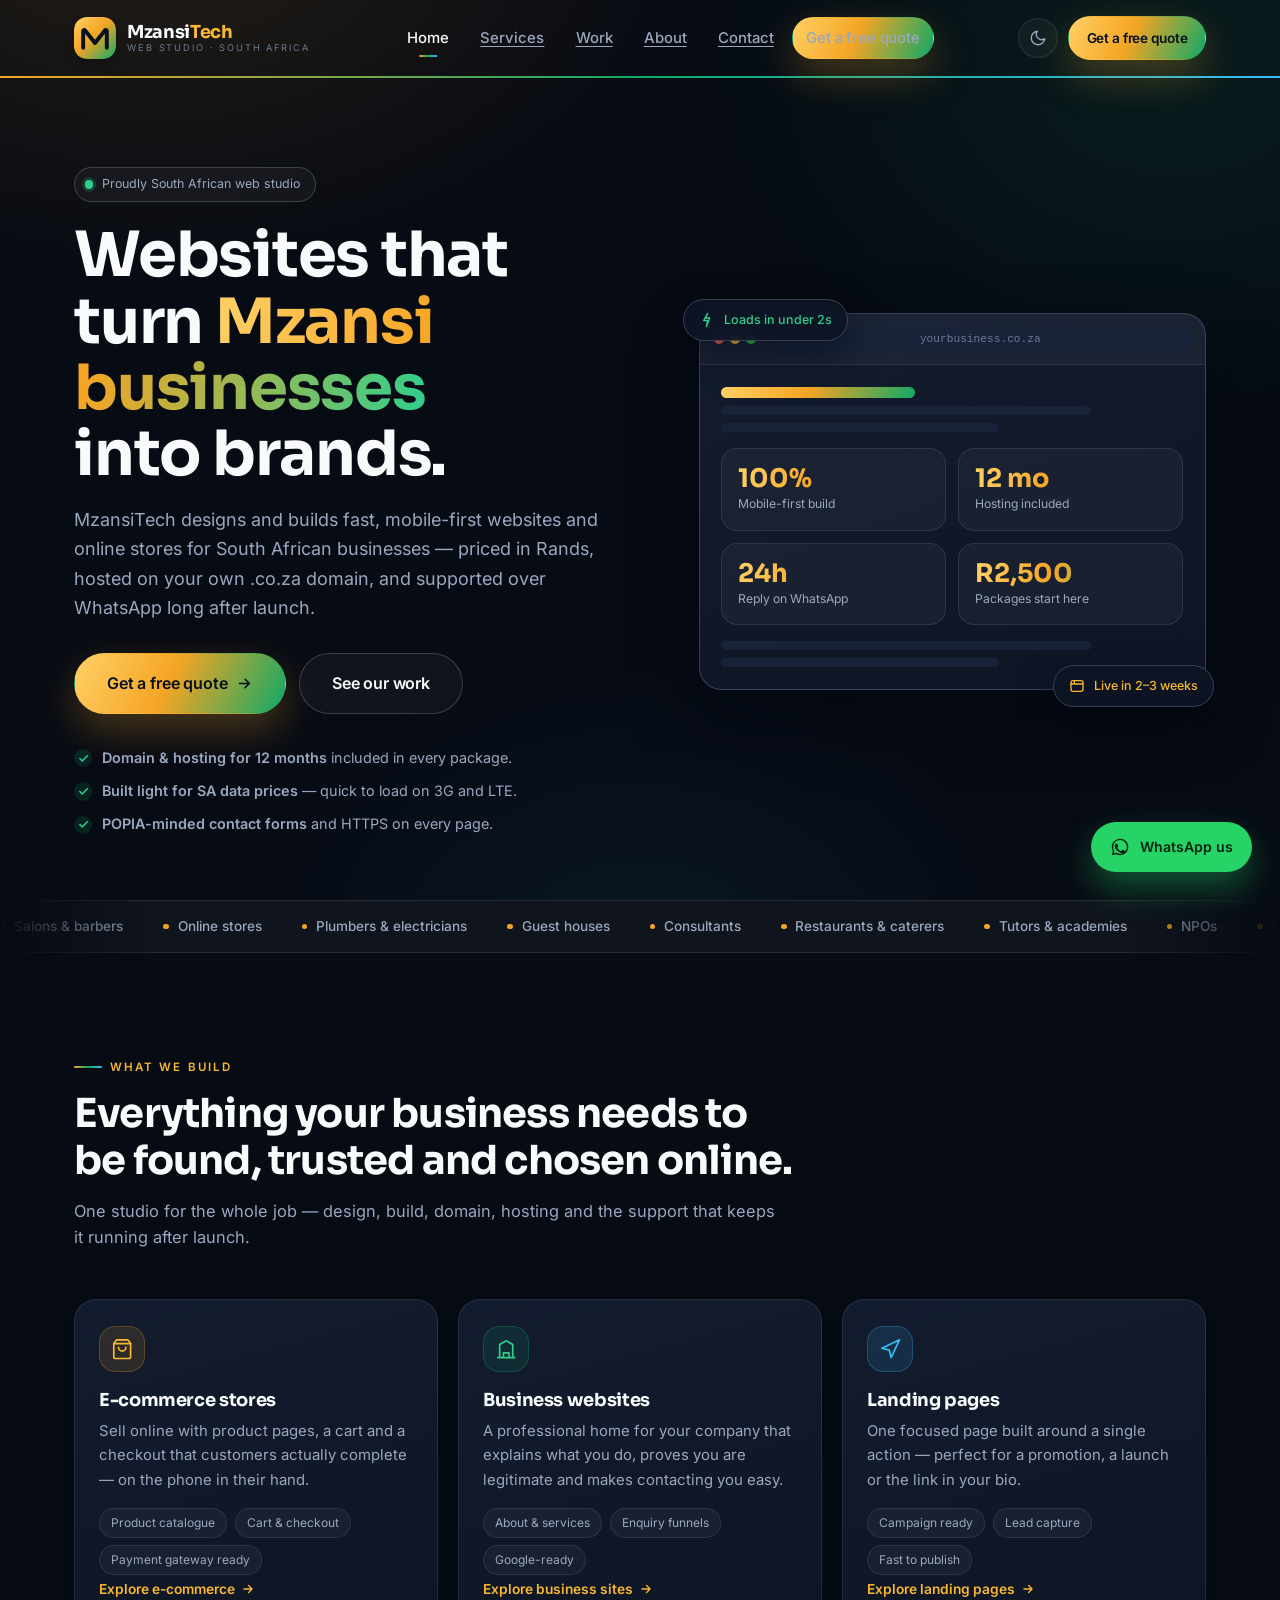
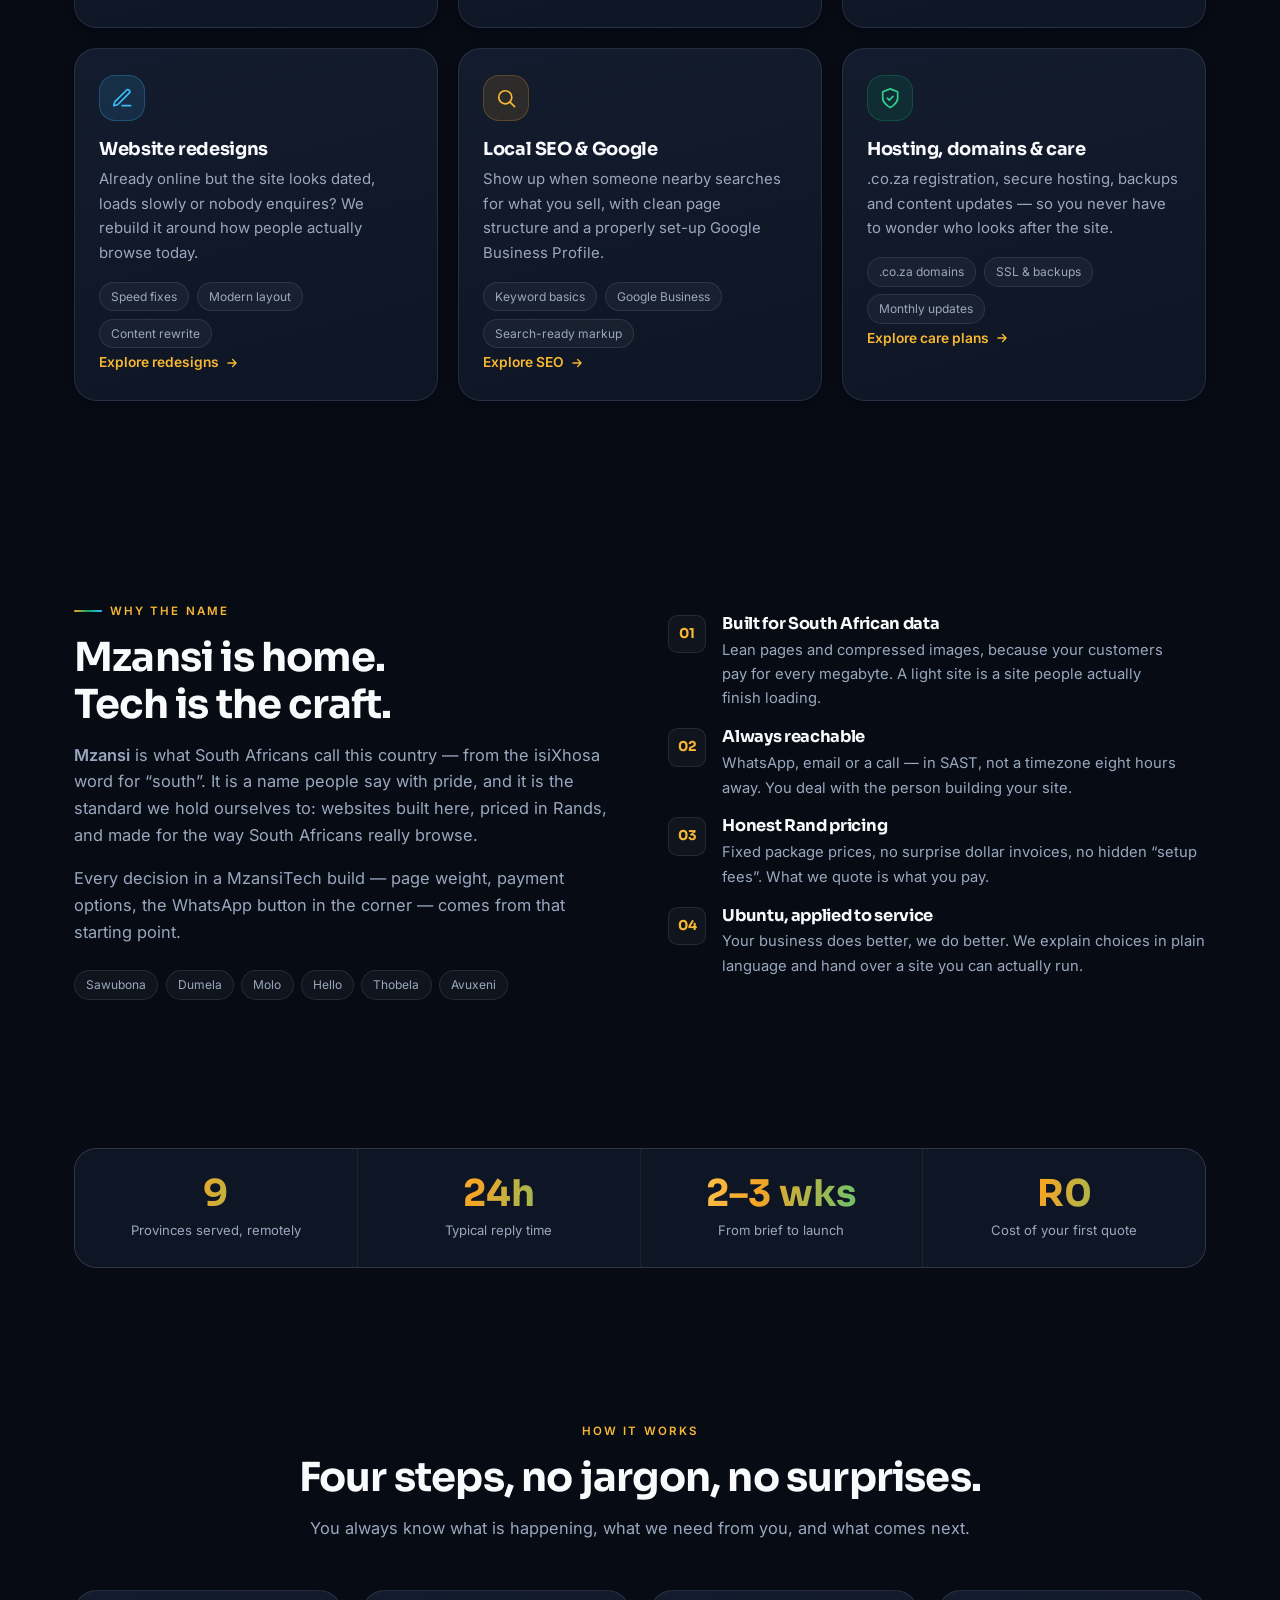
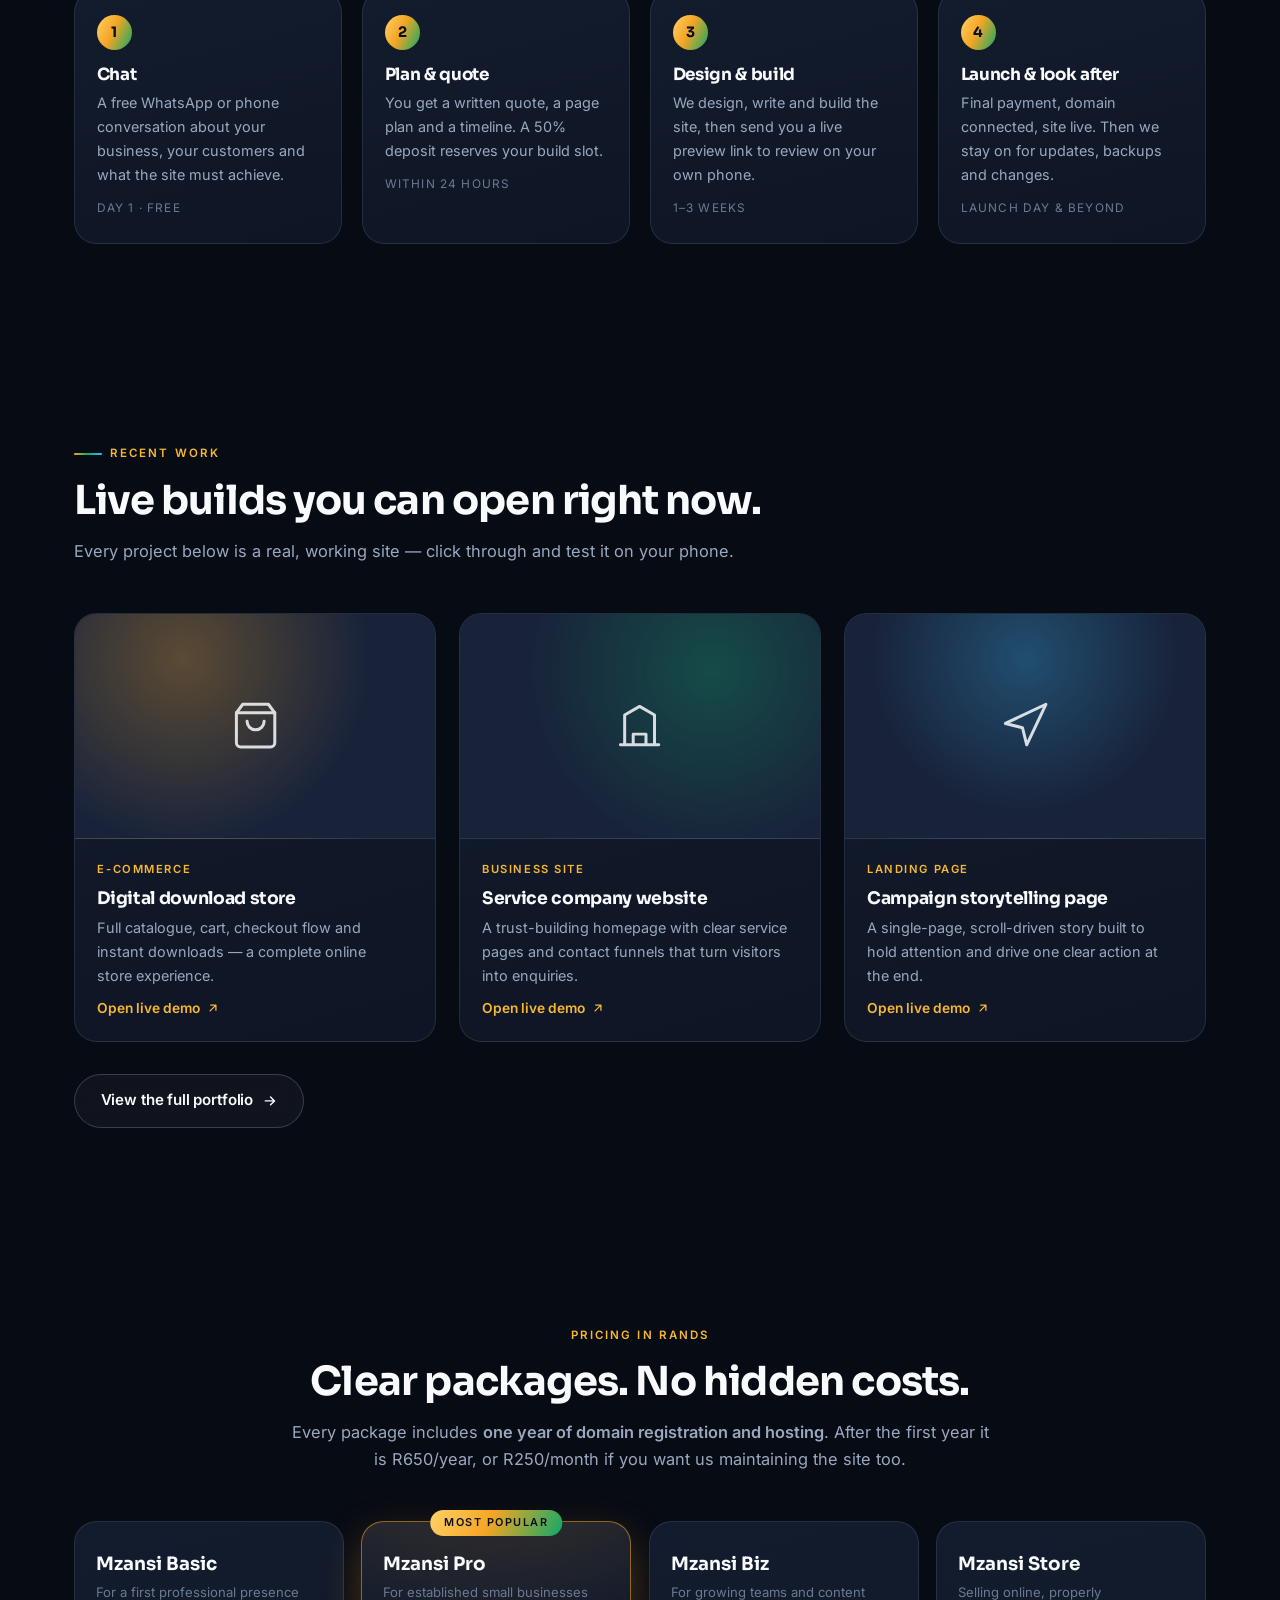
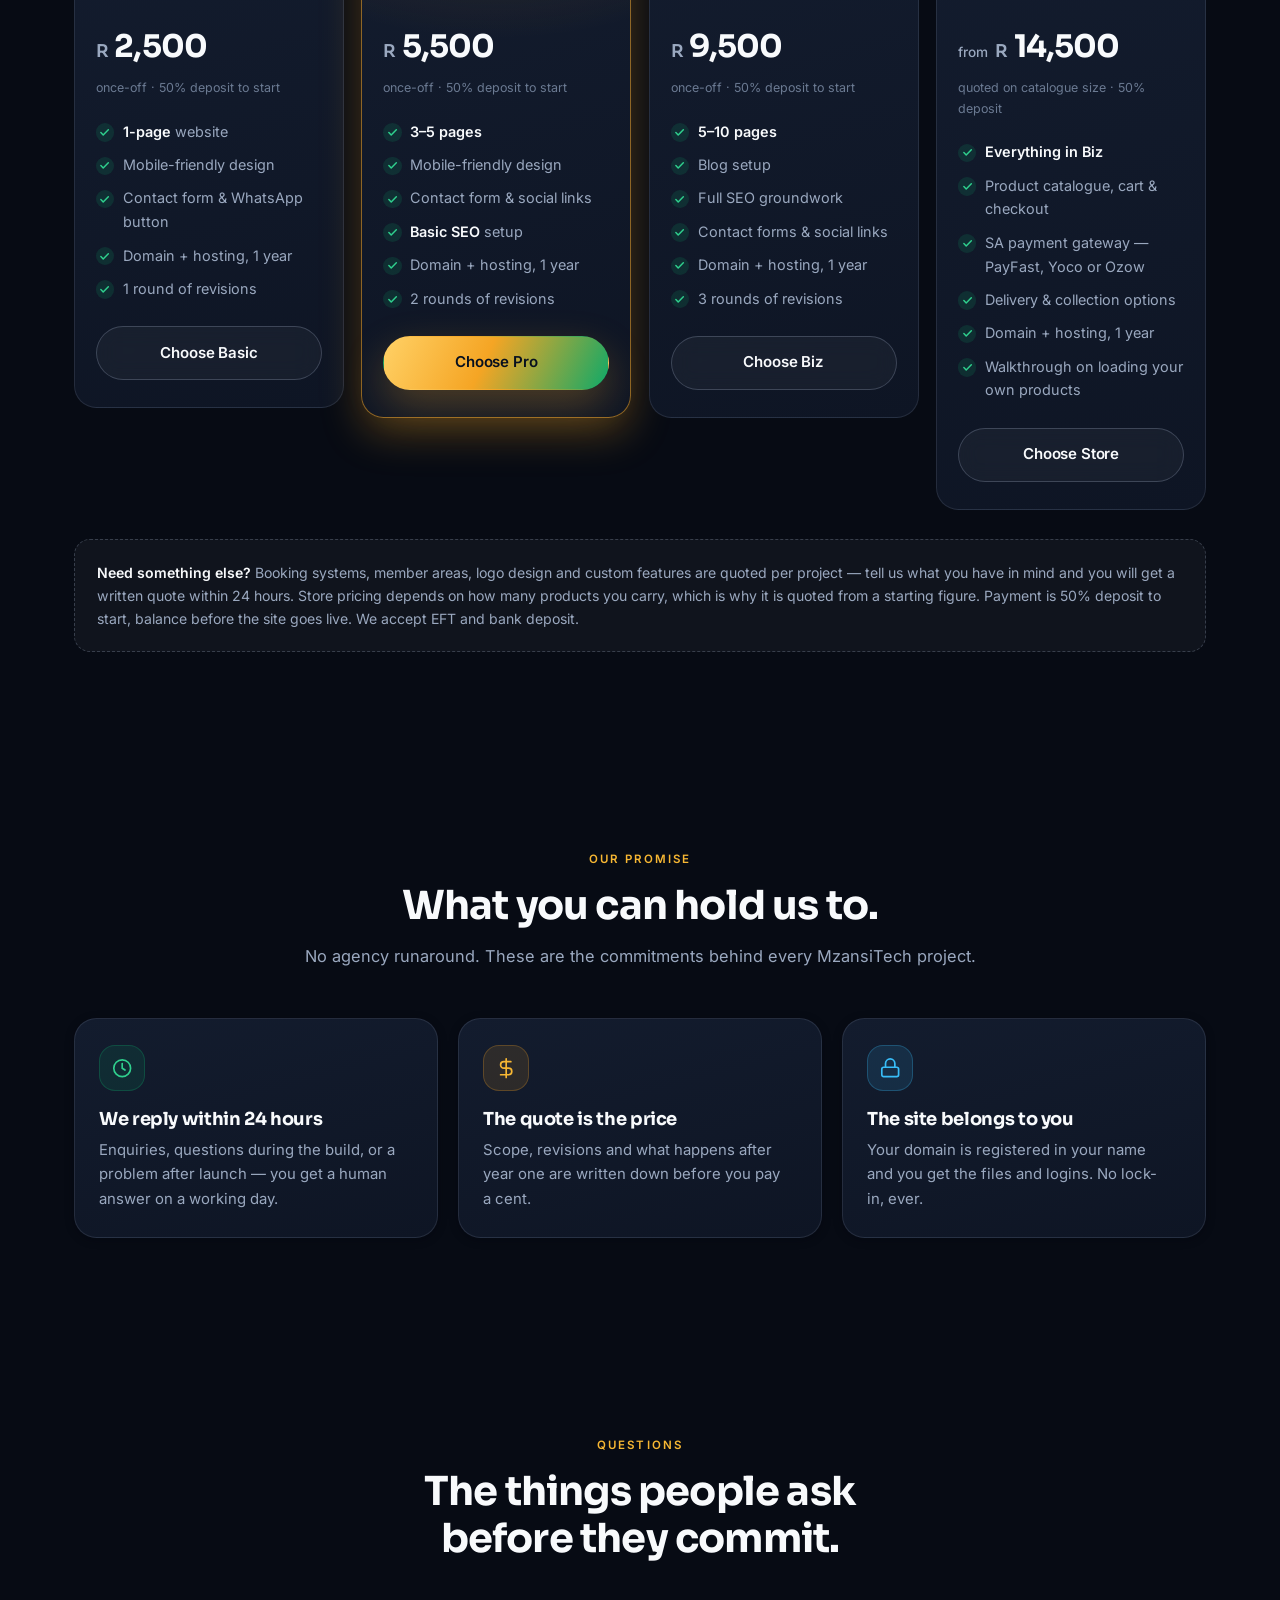
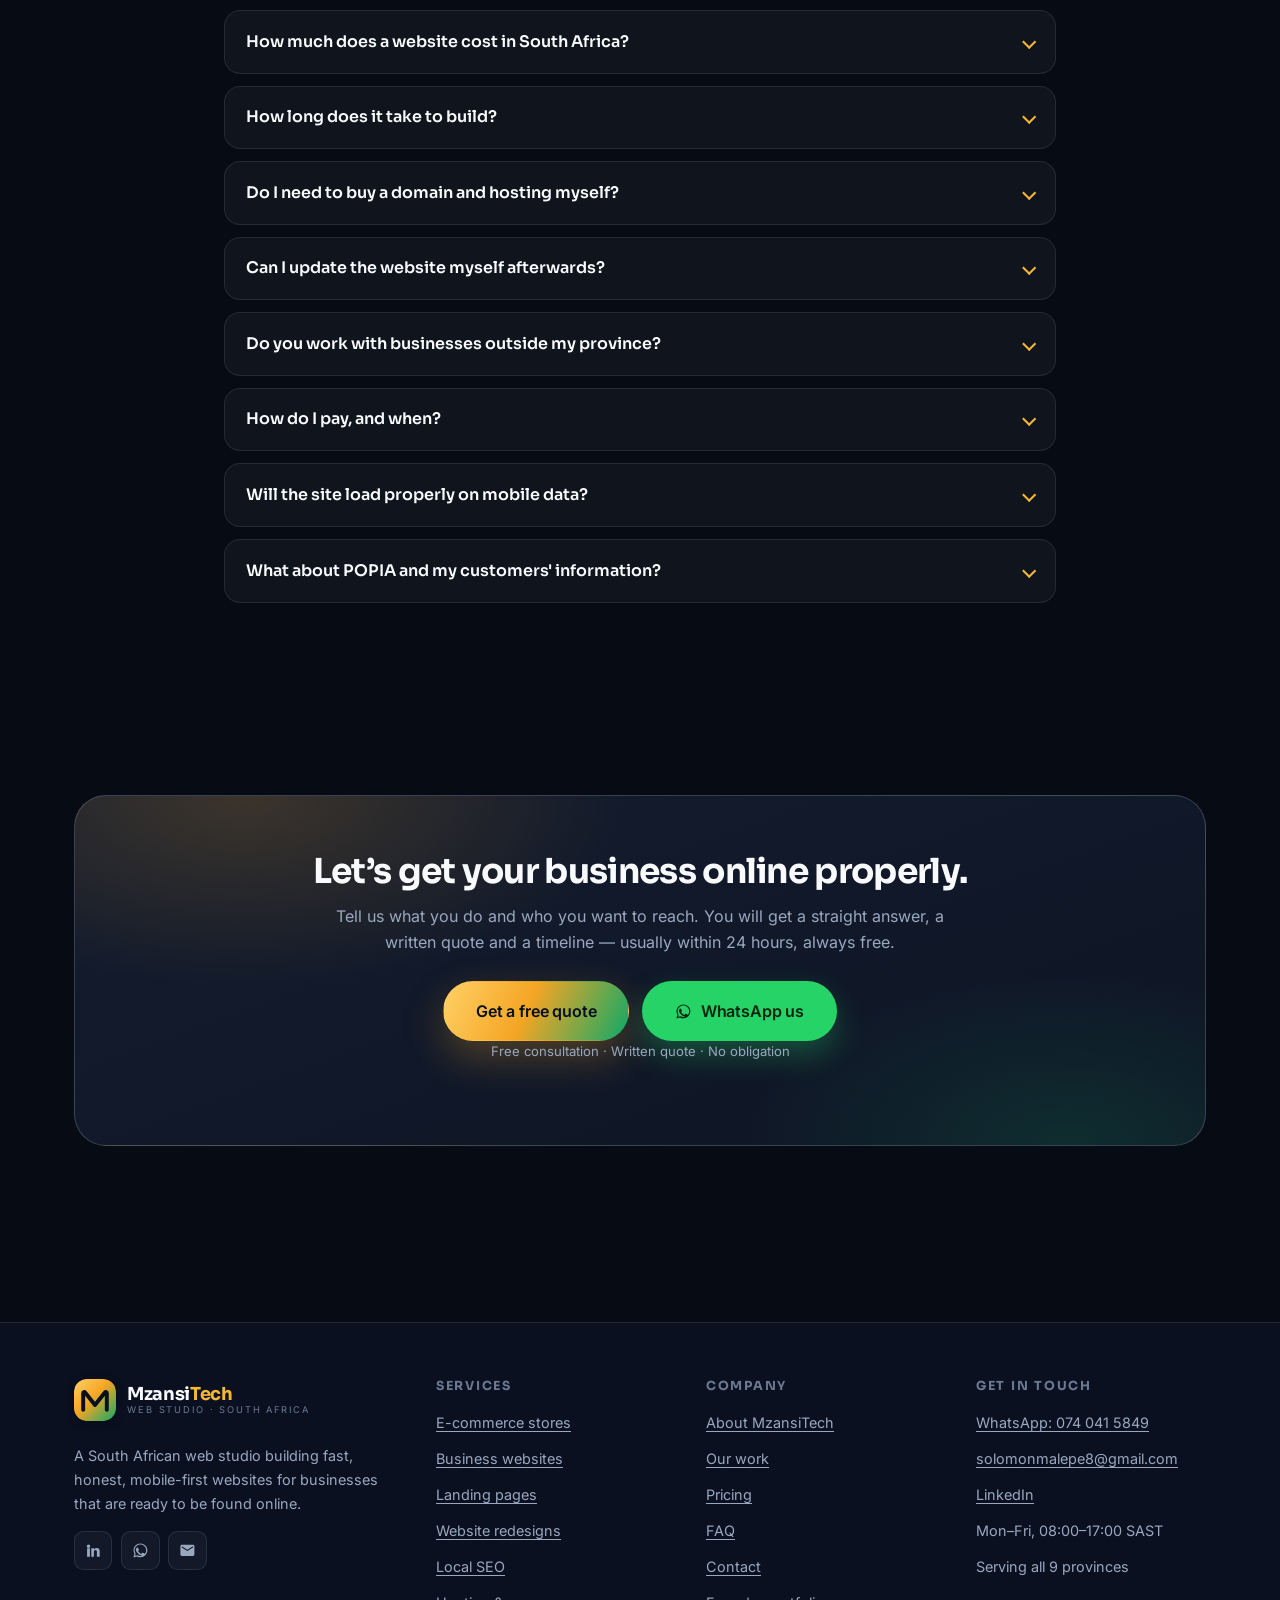
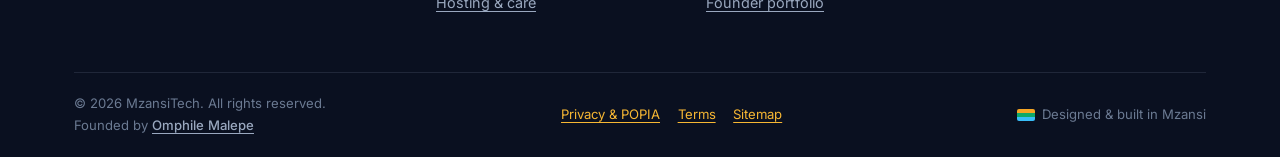
==== index.html @ 175a0610 "Initial commit: MzansiTech static website Static, dependency-free business site: 9 pages, styles, sc" ====
<!DOCTYPE html>
<html lang="en-ZA" data-theme="dark">
<head>
  <meta charset="UTF-8" />
  <meta name="viewport" content="width=device-width, initial-scale=1, viewport-fit=cover" />
  <title>MzansiTech | Web Design & Development in South Africa</title>
  <meta name="description" content="MzansiTech builds fast, mobile-first e-commerce and business websites for South African companies. Rand pricing, .co.za domain and hosting included, WhatsApp support." />
  <link rel="canonical" href="https://www.mzansitech.co.za/" />
  <meta name="theme-color" content="#070b14" />
  <meta name="robots" content="index, follow" />

  <meta property="og:type" content="website" />
  <meta property="og:site_name" content="MzansiTech" />
  <meta property="og:locale" content="en_ZA" />
  <meta property="og:title" content="MzansiTech | Web Design & Development in South Africa" />
  <meta property="og:description" content="Fast, mobile-first e-commerce and business websites for South African companies. Rand pricing, hosting included, WhatsApp support." />
  <meta property="og:url" content="https://www.mzansitech.co.za/" />
  <meta property="og:image" content="https://www.mzansitech.co.za/assets/og-image.png" />
  <meta name="twitter:card" content="summary_large_image" />
  <meta name="twitter:title" content="MzansiTech | Web Design & Development in South Africa" />
  <meta name="twitter:description" content="Fast, mobile-first websites for South African businesses. Rand pricing, hosting included." />
  <meta name="twitter:image" content="https://www.mzansitech.co.za/assets/og-image.png" />

  <link rel="icon" href="assets/favicon.svg" type="image/svg+xml" />
  <link rel="icon" href="assets/favicon-32.png" sizes="32x32" />
  <link rel="apple-touch-icon" href="assets/apple-touch-icon.png" />
  <link rel="manifest" href="site.webmanifest" />

  <link rel="preload" href="assets/fonts/inter-latin-567244.woff2" as="font" type="font/woff2" crossorigin />
  <link rel="preload" href="assets/fonts/sora-latin-4fa0aa.woff2" as="font" type="font/woff2" crossorigin />
  <link rel="stylesheet" href="styles.css" />

  <script>
    (function () {
      try {
        var t = localStorage.getItem("mzansitech-theme");
        if (t) document.documentElement.setAttribute("data-theme", t);
      } catch (e) {}
    })();
  </script>
  <script src="main.js" defer></script>

  <script type="application/ld+json">
  {
    "@context": "https://schema.org",
    "@type": "ProfessionalService",
    "name": "MzansiTech",
    "alternateName": "MzansiTech Web Studio",
    "description": "South African web design and development studio building e-commerce stores, business websites and landing pages.",
    "url": "https://www.mzansitech.co.za/",
    "logo": "https://www.mzansitech.co.za/assets/favicon-512.png",
    "image": "https://www.mzansitech.co.za/assets/og-image.png",
    "telephone": "+27740415849",
    "email": "solomonmalepe8@gmail.com",
    "priceRange": "R2500 - R14500+",
    "currenciesAccepted": "ZAR",
    "paymentAccepted": "EFT, Bank deposit",
    "founder": { "@type": "Person", "name": "Omphile Malepe", "sameAs": "https://www.linkedin.com/in/omphile-malepe-0b220729a/" },
    "address": { "@type": "PostalAddress", "addressCountry": "ZA" },
    "areaServed": { "@type": "Country", "name": "South Africa" },
    "sameAs": [
      "https://www.linkedin.com/in/omphile-malepe-0b220729a/",
      "https://omphile-malepe-portfolio.netlify.app/"
    ],
    "hasOfferCatalog": {
      "@type": "OfferCatalog",
      "name": "Website packages",
      "itemListElement": [
        { "@type": "Offer", "name": "Mzansi Basic", "price": "2500", "priceCurrency": "ZAR" },
        { "@type": "Offer", "name": "Mzansi Pro", "price": "5500", "priceCurrency": "ZAR" },
        { "@type": "Offer", "name": "Mzansi Biz", "price": "9500", "priceCurrency": "ZAR" },
        { "@type": "Offer", "name": "Mzansi Store", "price": "14500", "priceCurrency": "ZAR", "description": "Online store, priced from" }
      ]
    }
  }
  </script>

  <script type="application/ld+json">
  {
    "@context": "https://schema.org",
    "@type": "FAQPage",
    "mainEntity": [
      {
        "@type": "Question",
        "name": "How much does a website cost in South Africa?",
        "acceptedAnswer": { "@type": "Answer", "text": "Our packages start at R2,500 for a single-page site, R5,500 for a 3–5 page business website and R9,500 for a 5–10 page site with a blog and SEO. Online stores start from R14,500. Every package includes one year of .co.za domain registration and hosting." }
      },
      {
        "@type": "Question",
        "name": "How long does it take to build a website?",
        "acceptedAnswer": { "@type": "Answer", "text": "A single-page site typically goes live within one week. Most business websites launch in two to three weeks once we have your content, logo and images." }
      },
      {
        "@type": "Question",
        "name": "Do you work with businesses outside my province?",
        "acceptedAnswer": { "@type": "Answer", "text": "Yes. MzansiTech works remotely with businesses in all nine provinces — Gauteng, Limpopo, Mpumalanga, North West, Free State, KwaZulu-Natal, Eastern Cape, Northern Cape and the Western Cape. Everything is handled over WhatsApp, email and video calls." }
      },
      {
        "@type": "Question",
        "name": "Will my website work well on mobile data?",
        "acceptedAnswer": { "@type": "Answer", "text": "Yes. We build mobile-first and keep pages light, because most South Africans browse on phones and pay for data by the gigabyte. Images are compressed and pages are kept lean so they load quickly on 3G and LTE." }
      },
      {
        "@type": "Question",
        "name": "Is my customers' information protected under POPIA?",
        "acceptedAnswer": { "@type": "Answer", "text": "Contact forms are built to collect only what you need, served over HTTPS, and paired with a privacy notice explaining how information is used — in line with the Protection of Personal Information Act." }
      }
    ]
  }
  </script>
</head>

<body>
  <div class="progress" aria-hidden="true"></div>
  <a class="skip-link" href="#main">Skip to content</a>

  <header class="site-header">
    <div class="container nav">
      <a class="brand" href="index.html" aria-label="MzansiTech home">
        <img class="brand-mark" src="assets/logo-mark.svg" alt="" width="42" height="42" />
        <span class="brand-text">
          <span class="brand-name">Mzansi<span>Tech</span></span>
          <span class="brand-tag">Web Studio &middot; South Africa</span>
        </span>
      </a>

      <nav class="nav-links" id="nav-links" aria-label="Main navigation">
        <a href="index.html" class="active" aria-current="page">Home</a>
        <a href="services.html">Services</a>
        <a href="portfolio.html">Work</a>
        <a href="about.html">About</a>
        <a href="contact.html">Contact</a>
        <a class="btn btn-primary btn-sm nav-cta" href="contact.html">Get a free quote</a>
      </nav>

      <div class="nav-actions">
        <button class="theme-toggle" type="button" aria-label="Switch to light theme">
          <svg class="icon-moon" viewBox="0 0 24 24" fill="none" stroke="currentColor" stroke-width="1.8" stroke-linecap="round" stroke-linejoin="round" aria-hidden="true"><path d="M21 12.79A9 9 0 1 1 11.21 3 7 7 0 0 0 21 12.79z"/></svg>
          <svg class="icon-sun" viewBox="0 0 24 24" fill="none" stroke="currentColor" stroke-width="1.8" stroke-linecap="round" stroke-linejoin="round" aria-hidden="true"><circle cx="12" cy="12" r="4"/><path d="M12 2v2M12 20v2M4.9 4.9l1.4 1.4M17.7 17.7l1.4 1.4M2 12h2M20 12h2M4.9 19.1l1.4-1.4M17.7 6.3l1.4-1.4"/></svg>
        </button>
        <a class="btn btn-primary btn-sm btn-quote" href="contact.html">Get a free quote</a>
        <button class="nav-toggle" type="button" aria-expanded="false" aria-controls="nav-links" aria-label="Open menu">
          <span></span><span></span><span></span>
        </button>
      </div>
    </div>
    <div class="header-rule" aria-hidden="true"></div>
  </header>

  <main id="main">
    <!-- ================= HERO ================= -->
    <section class="container hero">
      <div class="hero-grid">
        <div>
          <div class="badge reveal">
            <span class="badge-dot" aria-hidden="true"></span>
            <span>Proudly South African web studio</span>
          </div>

          <h1 class="reveal" data-delay="1">Websites that turn <span class="text-grad">Mzansi businesses</span> into brands.</h1>

          <p class="hero-lead reveal" data-delay="2">
            MzansiTech designs and builds fast, mobile-first websites and online stores for South African
            businesses &mdash; priced in Rands, hosted on your own .co.za domain, and supported over WhatsApp
            long after launch.
          </p>

          <div class="hero-cta reveal" data-delay="3">
            <a class="btn btn-primary btn-lg" href="contact.html">
              Get a free quote
              <svg viewBox="0 0 24 24" fill="none" stroke="currentColor" stroke-width="2.2" stroke-linecap="round" stroke-linejoin="round" aria-hidden="true"><path d="M5 12h14M13 6l6 6-6 6"/></svg>
            </a>
            <a class="btn btn-secondary btn-lg" href="portfolio.html">See our work</a>
          </div>

          <ul class="hero-points reveal" data-delay="4">
            <li>
              <span class="tick" aria-hidden="true"><svg viewBox="0 0 24 24" fill="none" stroke="currentColor" stroke-width="3.2" stroke-linecap="round" stroke-linejoin="round"><path d="M20 6 9 17l-5-5"/></svg></span>
              <span><strong>Domain &amp; hosting for 12 months</strong> included in every package.</span>
            </li>
            <li>
              <span class="tick" aria-hidden="true"><svg viewBox="0 0 24 24" fill="none" stroke="currentColor" stroke-width="3.2" stroke-linecap="round" stroke-linejoin="round"><path d="M20 6 9 17l-5-5"/></svg></span>
              <span><strong>Built light for SA data prices</strong> &mdash; quick to load on 3G and LTE.</span>
            </li>
            <li>
              <span class="tick" aria-hidden="true"><svg viewBox="0 0 24 24" fill="none" stroke="currentColor" stroke-width="3.2" stroke-linecap="round" stroke-linejoin="round"><path d="M20 6 9 17l-5-5"/></svg></span>
              <span><strong>POPIA-minded contact forms</strong> and HTTPS on every page.</span>
            </li>
          </ul>
        </div>

        <div class="hero-visual reveal" data-delay="2">
          <div class="hero-float hero-float--tl">
            <svg viewBox="0 0 24 24" fill="none" stroke="currentColor" stroke-width="2" stroke-linecap="round" stroke-linejoin="round" aria-hidden="true"><path d="m13 2-3 7h6l-5 13 2-9H7z"/></svg>
            <span>Loads in under 2s</span>
          </div>

          <div class="mock">
            <div class="mock-bar" aria-hidden="true">
              <span class="mock-dot"></span><span class="mock-dot"></span><span class="mock-dot"></span>
              <span class="mock-url">yourbusiness.co.za</span>
            </div>
            <div class="mock-body">
              <div class="mock-lines" aria-hidden="true">
                <span class="mock-line mock-line--accent"></span>
                <span class="mock-line mock-line--80"></span>
                <span class="mock-line mock-line--60"></span>
              </div>
              <div class="mock-stats">
                <div class="stat">
                  <div class="stat-value"><span data-count="100" data-suffix="%">100%</span></div>
                  <div class="stat-label">Mobile-first build</div>
                </div>
                <div class="stat">
                  <div class="stat-value"><span data-count="12" data-suffix=" mo">12 mo</span></div>
                  <div class="stat-label">Hosting included</div>
                </div>
                <div class="stat">
                  <div class="stat-value"><span data-count="24" data-suffix="h">24h</span></div>
                  <div class="stat-label">Reply on WhatsApp</div>
                </div>
                <div class="stat">
                  <div class="stat-value">R2,500</div>
                  <div class="stat-label">Packages start here</div>
                </div>
              </div>
              <div class="mock-lines" aria-hidden="true">
                <span class="mock-line mock-line--80"></span>
                <span class="mock-line mock-line--60"></span>
              </div>
            </div>
          </div>

          <div class="hero-float hero-float--br">
            <svg viewBox="0 0 24 24" fill="none" stroke="currentColor" stroke-width="2" stroke-linecap="round" stroke-linejoin="round" aria-hidden="true"><rect x="3" y="4" width="18" height="16" rx="3"/><path d="M3 9h18M8 4v5"/></svg>
            <span>Live in 2&ndash;3 weeks</span>
          </div>
        </div>
      </div>
    </section>

    <!-- ================= MARQUEE ================= -->
    <div class="marquee" aria-label="Industries we build for">
      <div class="marquee-track">
        <span class="marquee-item">Salons &amp; barbers</span>
        <span class="marquee-item">Online stores</span>
        <span class="marquee-item">Plumbers &amp; electricians</span>
        <span class="marquee-item">Guest houses</span>
        <span class="marquee-item">Consultants</span>
        <span class="marquee-item">Restaurants &amp; caterers</span>
        <span class="marquee-item">Tutors &amp; academies</span>
        <span class="marquee-item">NPOs</span>
        <span class="marquee-item">Photographers</span>
        <span class="marquee-item">Construction</span>
        <span class="marquee-item" aria-hidden="true">Salons &amp; barbers</span>
        <span class="marquee-item" aria-hidden="true">Online stores</span>
        <span class="marquee-item" aria-hidden="true">Plumbers &amp; electricians</span>
        <span class="marquee-item" aria-hidden="true">Guest houses</span>
        <span class="marquee-item" aria-hidden="true">Consultants</span>
        <span class="marquee-item" aria-hidden="true">Restaurants &amp; caterers</span>
        <span class="marquee-item" aria-hidden="true">Tutors &amp; academies</span>
        <span class="marquee-item" aria-hidden="true">NPOs</span>
        <span class="marquee-item" aria-hidden="true">Photographers</span>
        <span class="marquee-item" aria-hidden="true">Construction</span>
      </div>
    </div>

    <!-- ================= SERVICES ================= -->
    <section class="container section" id="services">
      <div class="section-head reveal">
        <span class="kicker">What we build</span>
        <h2 class="section-title">Everything your business needs to be found, trusted and chosen online.</h2>
        <p class="section-sub">
          One studio for the whole job &mdash; design, build, domain, hosting and the support that keeps it
          running after launch.
        </p>
      </div>

      <div class="grid grid-3">
        <article class="card reveal">
          <div class="card-icon" aria-hidden="true">
            <svg viewBox="0 0 24 24" fill="none" stroke="currentColor" stroke-width="1.8" stroke-linecap="round" stroke-linejoin="round"><path d="M6 2 3 6v14a2 2 0 0 0 2 2h14a2 2 0 0 0 2-2V6l-3-4z"/><path d="M3 6h18M16 10a4 4 0 0 1-8 0"/></svg>
          </div>
          <h3>E-commerce stores</h3>
          <p>Sell online with product pages, a cart and a checkout that customers actually complete &mdash; on the phone in their hand.</p>
          <div class="chip-row">
            <span class="chip">Product catalogue</span>
            <span class="chip">Cart &amp; checkout</span>
            <span class="chip">Payment gateway ready</span>
          </div>
          <a class="card-link" href="services.html#ecommerce">Explore e-commerce
            <svg viewBox="0 0 24 24" fill="none" stroke="currentColor" stroke-width="2.2" stroke-linecap="round" stroke-linejoin="round" aria-hidden="true" width="14" height="14"><path d="M5 12h14M13 6l6 6-6 6"/></svg>
          </a>
        </article>

        <article class="card reveal" data-delay="1">
          <div class="card-icon card-icon--green" aria-hidden="true">
            <svg viewBox="0 0 24 24" fill="none" stroke="currentColor" stroke-width="1.8" stroke-linecap="round" stroke-linejoin="round"><path d="M3 21h18M5 21V7l7-4 7 4v14M9 21v-5h6v5"/></svg>
          </div>
          <h3>Business websites</h3>
          <p>A professional home for your company that explains what you do, proves you are legitimate and makes contacting you easy.</p>
          <div class="chip-row">
            <span class="chip">About &amp; services</span>
            <span class="chip">Enquiry funnels</span>
            <span class="chip">Google-ready</span>
          </div>
          <a class="card-link" href="services.html#business">Explore business sites
            <svg viewBox="0 0 24 24" fill="none" stroke="currentColor" stroke-width="2.2" stroke-linecap="round" stroke-linejoin="round" aria-hidden="true" width="14" height="14"><path d="M5 12h14M13 6l6 6-6 6"/></svg>
          </a>
        </article>

        <article class="card reveal" data-delay="2">
          <div class="card-icon card-icon--sky" aria-hidden="true">
            <svg viewBox="0 0 24 24" fill="none" stroke="currentColor" stroke-width="1.8" stroke-linecap="round" stroke-linejoin="round"><path d="M3 11l19-9-9 19-2-8z"/></svg>
          </div>
          <h3>Landing pages</h3>
          <p>One focused page built around a single action &mdash; perfect for a promotion, a launch or the link in your bio.</p>
          <div class="chip-row">
            <span class="chip">Campaign ready</span>
            <span class="chip">Lead capture</span>
            <span class="chip">Fast to publish</span>
          </div>
          <a class="card-link" href="services.html#landing">Explore landing pages
            <svg viewBox="0 0 24 24" fill="none" stroke="currentColor" stroke-width="2.2" stroke-linecap="round" stroke-linejoin="round" aria-hidden="true" width="14" height="14"><path d="M5 12h14M13 6l6 6-6 6"/></svg>
          </a>
        </article>

        <article class="card reveal">
          <div class="card-icon card-icon--sky" aria-hidden="true">
            <svg viewBox="0 0 24 24" fill="none" stroke="currentColor" stroke-width="1.8" stroke-linecap="round" stroke-linejoin="round"><path d="M12 20h9M16.5 3.5a2.1 2.1 0 0 1 3 3L7 19l-4 1 1-4z"/></svg>
          </div>
          <h3>Website redesigns</h3>
          <p>Already online but the site looks dated, loads slowly or nobody enquires? We rebuild it around how people actually browse today.</p>
          <div class="chip-row">
            <span class="chip">Speed fixes</span>
            <span class="chip">Modern layout</span>
            <span class="chip">Content rewrite</span>
          </div>
          <a class="card-link" href="services.html#redesign">Explore redesigns
            <svg viewBox="0 0 24 24" fill="none" stroke="currentColor" stroke-width="2.2" stroke-linecap="round" stroke-linejoin="round" aria-hidden="true" width="14" height="14"><path d="M5 12h14M13 6l6 6-6 6"/></svg>
          </a>
        </article>

        <article class="card reveal" data-delay="1">
          <div class="card-icon" aria-hidden="true">
            <svg viewBox="0 0 24 24" fill="none" stroke="currentColor" stroke-width="1.8" stroke-linecap="round" stroke-linejoin="round"><circle cx="11" cy="11" r="7"/><path d="m21 21-4.3-4.3"/></svg>
          </div>
          <h3>Local SEO &amp; Google</h3>
          <p>Show up when someone nearby searches for what you sell, with clean page structure and a properly set-up Google Business Profile.</p>
          <div class="chip-row">
            <span class="chip">Keyword basics</span>
            <span class="chip">Google Business</span>
            <span class="chip">Search-ready markup</span>
          </div>
          <a class="card-link" href="services.html#seo">Explore SEO
            <svg viewBox="0 0 24 24" fill="none" stroke="currentColor" stroke-width="2.2" stroke-linecap="round" stroke-linejoin="round" aria-hidden="true" width="14" height="14"><path d="M5 12h14M13 6l6 6-6 6"/></svg>
          </a>
        </article>

        <article class="card reveal" data-delay="2">
          <div class="card-icon card-icon--green" aria-hidden="true">
            <svg viewBox="0 0 24 24" fill="none" stroke="currentColor" stroke-width="1.8" stroke-linecap="round" stroke-linejoin="round"><path d="M12 22s8-4 8-10V5l-8-3-8 3v7c0 6 8 10 8 10z"/><path d="m9 12 2 2 4-4"/></svg>
          </div>
          <h3>Hosting, domains &amp; care</h3>
          <p>.co.za registration, secure hosting, backups and content updates &mdash; so you never have to wonder who looks after the site.</p>
          <div class="chip-row">
            <span class="chip">.co.za domains</span>
            <span class="chip">SSL &amp; backups</span>
            <span class="chip">Monthly updates</span>
          </div>
          <a class="card-link" href="services.html#care">Explore care plans
            <svg viewBox="0 0 24 24" fill="none" stroke="currentColor" stroke-width="2.2" stroke-linecap="round" stroke-linejoin="round" aria-hidden="true" width="14" height="14"><path d="M5 12h14M13 6l6 6-6 6"/></svg>
          </a>
        </article>
      </div>
    </section>

    <!-- ================= WHY MZANSITECH ================= -->
    <section class="container section" id="why">
      <div class="split">
        <div class="reveal">
          <span class="kicker">Why the name</span>
          <h2 class="section-title">Mzansi is home. Tech is the craft.</h2>
          <p class="section-sub">
            <strong>Mzansi</strong> is what South Africans call this country &mdash; from the isiXhosa word for
            &ldquo;south&rdquo;. It is a name people say with pride, and it is the standard we hold ourselves to:
            websites built here, priced in Rands, and made for the way South Africans really browse.
          </p>
          <p class="section-sub" style="margin-top: 1rem;">
            Every decision in a MzansiTech build &mdash; page weight, payment options, the WhatsApp button in the
            corner &mdash; comes from that starting point.
          </p>
          <div class="chip-row" style="margin-top: 1.5rem;">
            <span class="chip">Sawubona</span>
            <span class="chip">Dumela</span>
            <span class="chip">Molo</span>
            <span class="chip">Hello</span>
            <span class="chip">Thobela</span>
            <span class="chip">Avuxeni</span>
          </div>
        </div>

        <div class="value-list reveal" data-delay="1">
          <div class="value-item">
            <span class="value-num">01</span>
            <div>
              <h3>Built for South African data</h3>
              <p>Lean pages and compressed images, because your customers pay for every megabyte. A light site is a site people actually finish loading.</p>
            </div>
          </div>
          <div class="value-item">
            <span class="value-num">02</span>
            <div>
              <h3>Always reachable</h3>
              <p>WhatsApp, email or a call &mdash; in SAST, not a timezone eight hours away. You deal with the person building your site.</p>
            </div>
          </div>
          <div class="value-item">
            <span class="value-num">03</span>
            <div>
              <h3>Honest Rand pricing</h3>
              <p>Fixed package prices, no surprise dollar invoices, no hidden &ldquo;setup fees&rdquo;. What we quote is what you pay.</p>
            </div>
          </div>
          <div class="value-item">
            <span class="value-num">04</span>
            <div>
              <h3>Ubuntu, applied to service</h3>
              <p>Your business does better, we do better. We explain choices in plain language and hand over a site you can actually run.</p>
            </div>
          </div>
        </div>
      </div>
    </section>

    <!-- ================= STAT STRIP ================= -->
    <section class="container section--tight">
      <div class="stat-strip reveal">
        <div class="stat-cell">
          <div class="stat-value"><span data-count="9">9</span></div>
          <div class="stat-label">Provinces served, remotely</div>
        </div>
        <div class="stat-cell">
          <div class="stat-value"><span data-count="24" data-suffix="h">24h</span></div>
          <div class="stat-label">Typical reply time</div>
        </div>
        <div class="stat-cell">
          <div class="stat-value"><span data-count="3" data-prefix="2–" data-suffix=" wks">2–3 wks</span></div>
          <div class="stat-label">From brief to launch</div>
        </div>
        <div class="stat-cell">
          <div class="stat-value"><span data-count="0" data-prefix="R">R0</span></div>
          <div class="stat-label">Cost of your first quote</div>
        </div>
      </div>
    </section>

    <!-- ================= PROCESS ================= -->
    <section class="container section" id="process">
      <div class="section-head section-head--center reveal">
        <span class="kicker">How it works</span>
        <h2 class="section-title">Four steps, no jargon, no surprises.</h2>
        <p class="section-sub">You always know what is happening, what we need from you, and what comes next.</p>
      </div>

      <div class="steps">
        <article class="step reveal">
          <span class="step-num">1</span>
          <h3>Chat</h3>
          <p>A free WhatsApp or phone conversation about your business, your customers and what the site must achieve.</p>
          <span class="step-time">Day 1 &middot; Free</span>
        </article>
        <article class="step reveal" data-delay="1">
          <span class="step-num">2</span>
          <h3>Plan &amp; quote</h3>
          <p>You get a written quote, a page plan and a timeline. A 50% deposit reserves your build slot.</p>
          <span class="step-time">Within 24 hours</span>
        </article>
        <article class="step reveal" data-delay="2">
          <span class="step-num">3</span>
          <h3>Design &amp; build</h3>
          <p>We design, write and build the site, then send you a live preview link to review on your own phone.</p>
          <span class="step-time">1&ndash;3 weeks</span>
        </article>
        <article class="step reveal" data-delay="3">
          <span class="step-num">4</span>
          <h3>Launch &amp; look after</h3>
          <p>Final payment, domain connected, site live. Then we stay on for updates, backups and changes.</p>
          <span class="step-time">Launch day &amp; beyond</span>
        </article>
      </div>
    </section>

    <!-- ================= WORK PREVIEW ================= -->
    <section class="container section" id="work">
      <div class="section-head reveal">
        <span class="kicker">Recent work</span>
        <h2 class="section-title">Live builds you can open right now.</h2>
        <p class="section-sub">Every project below is a real, working site &mdash; click through and test it on your phone.</p>
      </div>

      <div class="work-grid">
        <article class="work-card reveal">
          <div class="work-thumb work-thumb--store" aria-hidden="true">
            <svg viewBox="0 0 24 24" fill="none" stroke="currentColor" stroke-width="1.4" stroke-linecap="round" stroke-linejoin="round"><path d="M6 2 3 6v14a2 2 0 0 0 2 2h14a2 2 0 0 0 2-2V6l-3-4z"/><path d="M3 6h18M16 10a4 4 0 0 1-8 0"/></svg>
          </div>
          <div class="work-body">
            <span class="work-tag">E-commerce</span>
            <h3>Digital download store</h3>
            <p>Full catalogue, cart, checkout flow and instant downloads &mdash; a complete online store experience.</p>
            <a class="card-link" href="https://bucolic-dusk-3e447d-e-commerce-demo.netlify.app/" target="_blank" rel="noopener">
              Open live demo
              <svg viewBox="0 0 24 24" fill="none" stroke="currentColor" stroke-width="2.2" stroke-linecap="round" stroke-linejoin="round" aria-hidden="true" width="14" height="14"><path d="M7 17 17 7M8 7h9v9"/></svg>
            </a>
          </div>
        </article>

        <article class="work-card reveal" data-delay="1">
          <div class="work-thumb work-thumb--biz" aria-hidden="true">
            <svg viewBox="0 0 24 24" fill="none" stroke="currentColor" stroke-width="1.4" stroke-linecap="round" stroke-linejoin="round"><path d="M3 21h18M5 21V7l7-4 7 4v14M9 21v-5h6v5"/></svg>
          </div>
          <div class="work-body">
            <span class="work-tag">Business site</span>
            <h3>Service company website</h3>
            <p>A trust-building homepage with clear service pages and contact funnels that turn visitors into enquiries.</p>
            <a class="card-link" href="https://aquamarine-lokum-5b7afe.netlify.app/" target="_blank" rel="noopener">
              Open live demo
              <svg viewBox="0 0 24 24" fill="none" stroke="currentColor" stroke-width="2.2" stroke-linecap="round" stroke-linejoin="round" aria-hidden="true" width="14" height="14"><path d="M7 17 17 7M8 7h9v9"/></svg>
            </a>
          </div>
        </article>

        <article class="work-card reveal" data-delay="2">
          <div class="work-thumb work-thumb--landing" aria-hidden="true">
            <svg viewBox="0 0 24 24" fill="none" stroke="currentColor" stroke-width="1.4" stroke-linecap="round" stroke-linejoin="round"><path d="M3 11l19-9-9 19-2-8z"/></svg>
          </div>
          <div class="work-body">
            <span class="work-tag">Landing page</span>
            <h3>Campaign storytelling page</h3>
            <p>A single-page, scroll-driven story built to hold attention and drive one clear action at the end.</p>
            <a class="card-link" href="https://volkswagen-history.netlify.app/" target="_blank" rel="noopener">
              Open live demo
              <svg viewBox="0 0 24 24" fill="none" stroke="currentColor" stroke-width="2.2" stroke-linecap="round" stroke-linejoin="round" aria-hidden="true" width="14" height="14"><path d="M7 17 17 7M8 7h9v9"/></svg>
            </a>
          </div>
        </article>
      </div>

      <div style="margin-top: 2rem;" class="reveal">
        <a class="btn btn-secondary" href="portfolio.html">
          View the full portfolio
          <svg viewBox="0 0 24 24" fill="none" stroke="currentColor" stroke-width="2.2" stroke-linecap="round" stroke-linejoin="round" aria-hidden="true"><path d="M5 12h14M13 6l6 6-6 6"/></svg>
        </a>
      </div>
    </section>

    <!-- ================= PRICING ================= -->
    <section class="container section" id="pricing">
      <div class="section-head section-head--center reveal">
        <span class="kicker">Pricing in Rands</span>
        <h2 class="section-title">Clear packages. No hidden costs.</h2>
        <p class="section-sub">
          Every package includes <strong>one year of domain registration and hosting</strong>. After the first
          year it is R650/year, or R250/month if you want us maintaining the site too.
        </p>
      </div>

      <div class="pricing-grid pricing-grid--4">
        <article class="price-card reveal">
          <div class="price-name">Mzansi Basic</div>
          <div class="price-for">For a first professional presence</div>
          <div class="price-amount"><span class="cur">R</span><span class="amount">2,500</span></div>
          <div class="price-terms">once-off &middot; 50% deposit to start</div>
          <ul class="price-features">
            <li><span class="tick" aria-hidden="true"><svg viewBox="0 0 24 24" fill="none" stroke="currentColor" stroke-width="3.2" stroke-linecap="round" stroke-linejoin="round"><path d="M20 6 9 17l-5-5"/></svg></span><span><strong>1-page</strong> website</span></li>
            <li><span class="tick" aria-hidden="true"><svg viewBox="0 0 24 24" fill="none" stroke="currentColor" stroke-width="3.2" stroke-linecap="round" stroke-linejoin="round"><path d="M20 6 9 17l-5-5"/></svg></span><span>Mobile-friendly design</span></li>
            <li><span class="tick" aria-hidden="true"><svg viewBox="0 0 24 24" fill="none" stroke="currentColor" stroke-width="3.2" stroke-linecap="round" stroke-linejoin="round"><path d="M20 6 9 17l-5-5"/></svg></span><span>Contact form &amp; WhatsApp button</span></li>
            <li><span class="tick" aria-hidden="true"><svg viewBox="0 0 24 24" fill="none" stroke="currentColor" stroke-width="3.2" stroke-linecap="round" stroke-linejoin="round"><path d="M20 6 9 17l-5-5"/></svg></span><span>Domain + hosting, 1 year</span></li>
            <li><span class="tick" aria-hidden="true"><svg viewBox="0 0 24 24" fill="none" stroke="currentColor" stroke-width="3.2" stroke-linecap="round" stroke-linejoin="round"><path d="M20 6 9 17l-5-5"/></svg></span><span>1 round of revisions</span></li>
          </ul>
          <a class="btn btn-secondary btn-block" href="contact.html?package=basic">Choose Basic</a>
        </article>

        <article class="price-card price-card--featured reveal" data-delay="1">
          <span class="price-flag">Most popular</span>
          <div class="price-name">Mzansi Pro</div>
          <div class="price-for">For established small businesses</div>
          <div class="price-amount"><span class="cur">R</span><span class="amount">5,500</span></div>
          <div class="price-terms">once-off &middot; 50% deposit to start</div>
          <ul class="price-features">
            <li><span class="tick" aria-hidden="true"><svg viewBox="0 0 24 24" fill="none" stroke="currentColor" stroke-width="3.2" stroke-linecap="round" stroke-linejoin="round"><path d="M20 6 9 17l-5-5"/></svg></span><span><strong>3&ndash;5 pages</strong></span></li>
            <li><span class="tick" aria-hidden="true"><svg viewBox="0 0 24 24" fill="none" stroke="currentColor" stroke-width="3.2" stroke-linecap="round" stroke-linejoin="round"><path d="M20 6 9 17l-5-5"/></svg></span><span>Mobile-friendly design</span></li>
            <li><span class="tick" aria-hidden="true"><svg viewBox="0 0 24 24" fill="none" stroke="currentColor" stroke-width="3.2" stroke-linecap="round" stroke-linejoin="round"><path d="M20 6 9 17l-5-5"/></svg></span><span>Contact form &amp; social links</span></li>
            <li><span class="tick" aria-hidden="true"><svg viewBox="0 0 24 24" fill="none" stroke="currentColor" stroke-width="3.2" stroke-linecap="round" stroke-linejoin="round"><path d="M20 6 9 17l-5-5"/></svg></span><span><strong>Basic SEO</strong> setup</span></li>
            <li><span class="tick" aria-hidden="true"><svg viewBox="0 0 24 24" fill="none" stroke="currentColor" stroke-width="3.2" stroke-linecap="round" stroke-linejoin="round"><path d="M20 6 9 17l-5-5"/></svg></span><span>Domain + hosting, 1 year</span></li>
            <li><span class="tick" aria-hidden="true"><svg viewBox="0 0 24 24" fill="none" stroke="currentColor" stroke-width="3.2" stroke-linecap="round" stroke-linejoin="round"><path d="M20 6 9 17l-5-5"/></svg></span><span>2 rounds of revisions</span></li>
          </ul>
          <a class="btn btn-primary btn-block" href="contact.html?package=pro">Choose Pro</a>
        </article>

        <article class="price-card reveal" data-delay="2">
          <div class="price-name">Mzansi Biz</div>
          <div class="price-for">For growing teams and content</div>
          <div class="price-amount"><span class="cur">R</span><span class="amount">9,500</span></div>
          <div class="price-terms">once-off &middot; 50% deposit to start</div>
          <ul class="price-features">
            <li><span class="tick" aria-hidden="true"><svg viewBox="0 0 24 24" fill="none" stroke="currentColor" stroke-width="3.2" stroke-linecap="round" stroke-linejoin="round"><path d="M20 6 9 17l-5-5"/></svg></span><span><strong>5&ndash;10 pages</strong></span></li>
            <li><span class="tick" aria-hidden="true"><svg viewBox="0 0 24 24" fill="none" stroke="currentColor" stroke-width="3.2" stroke-linecap="round" stroke-linejoin="round"><path d="M20 6 9 17l-5-5"/></svg></span><span>Blog setup</span></li>
            <li><span class="tick" aria-hidden="true"><svg viewBox="0 0 24 24" fill="none" stroke="currentColor" stroke-width="3.2" stroke-linecap="round" stroke-linejoin="round"><path d="M20 6 9 17l-5-5"/></svg></span><span>Full SEO groundwork</span></li>
            <li><span class="tick" aria-hidden="true"><svg viewBox="0 0 24 24" fill="none" stroke="currentColor" stroke-width="3.2" stroke-linecap="round" stroke-linejoin="round"><path d="M20 6 9 17l-5-5"/></svg></span><span>Contact forms &amp; social links</span></li>
            <li><span class="tick" aria-hidden="true"><svg viewBox="0 0 24 24" fill="none" stroke="currentColor" stroke-width="3.2" stroke-linecap="round" stroke-linejoin="round"><path d="M20 6 9 17l-5-5"/></svg></span><span>Domain + hosting, 1 year</span></li>
            <li><span class="tick" aria-hidden="true"><svg viewBox="0 0 24 24" fill="none" stroke="currentColor" stroke-width="3.2" stroke-linecap="round" stroke-linejoin="round"><path d="M20 6 9 17l-5-5"/></svg></span><span>3 rounds of revisions</span></li>
          </ul>
          <a class="btn btn-secondary btn-block" href="contact.html?package=biz">Choose Biz</a>
        </article>

        <article class="price-card reveal" data-delay="3">
          <div class="price-name">Mzansi Store</div>
          <div class="price-for">Selling online, properly</div>
          <div class="price-amount"><span class="price-from">from</span><span class="cur">R</span><span class="amount">14,500</span></div>
          <div class="price-terms">quoted on catalogue size &middot; 50% deposit</div>
          <ul class="price-features">
            <li><span class="tick" aria-hidden="true"><svg viewBox="0 0 24 24" fill="none" stroke="currentColor" stroke-width="3.2" stroke-linecap="round" stroke-linejoin="round"><path d="M20 6 9 17l-5-5"/></svg></span><span><strong>Everything in Biz</strong></span></li>
            <li><span class="tick" aria-hidden="true"><svg viewBox="0 0 24 24" fill="none" stroke="currentColor" stroke-width="3.2" stroke-linecap="round" stroke-linejoin="round"><path d="M20 6 9 17l-5-5"/></svg></span><span>Product catalogue, cart &amp; checkout</span></li>
            <li><span class="tick" aria-hidden="true"><svg viewBox="0 0 24 24" fill="none" stroke="currentColor" stroke-width="3.2" stroke-linecap="round" stroke-linejoin="round"><path d="M20 6 9 17l-5-5"/></svg></span><span>SA payment gateway &mdash; PayFast, Yoco or Ozow</span></li>
            <li><span class="tick" aria-hidden="true"><svg viewBox="0 0 24 24" fill="none" stroke="currentColor" stroke-width="3.2" stroke-linecap="round" stroke-linejoin="round"><path d="M20 6 9 17l-5-5"/></svg></span><span>Delivery &amp; collection options</span></li>
            <li><span class="tick" aria-hidden="true"><svg viewBox="0 0 24 24" fill="none" stroke="currentColor" stroke-width="3.2" stroke-linecap="round" stroke-linejoin="round"><path d="M20 6 9 17l-5-5"/></svg></span><span>Domain + hosting, 1 year</span></li>
            <li><span class="tick" aria-hidden="true"><svg viewBox="0 0 24 24" fill="none" stroke="currentColor" stroke-width="3.2" stroke-linecap="round" stroke-linejoin="round"><path d="M20 6 9 17l-5-5"/></svg></span><span>Walkthrough on loading your own products</span></li>
          </ul>
          <a class="btn btn-secondary btn-block" href="contact.html?package=store">Choose Store</a>
        </article>
      </div>

      <div class="price-note reveal">
        <strong>Need something else?</strong> Booking systems, member areas, logo design and custom features are
        quoted per project &mdash; tell us what you have in mind and you will get a written quote within 24 hours.
        Store pricing depends on how many products you carry, which is why it is quoted from a starting figure.
        Payment is 50% deposit to start, balance before the site goes live. We accept EFT and bank deposit.
      </div>
    </section>

    <!-- ================= PROMISE ================= -->
    <section class="container section" id="promise">
      <div class="section-head section-head--center reveal">
        <span class="kicker">Our promise</span>
        <h2 class="section-title">What you can hold us to.</h2>
        <p class="section-sub">No agency runaround. These are the commitments behind every MzansiTech project.</p>
      </div>

      <div class="grid grid-3">
        <article class="card reveal">
          <div class="card-icon card-icon--green" aria-hidden="true">
            <svg viewBox="0 0 24 24" fill="none" stroke="currentColor" stroke-width="1.8" stroke-linecap="round" stroke-linejoin="round"><circle cx="12" cy="12" r="9"/><path d="M12 7v5l3 2"/></svg>
          </div>
          <h3>We reply within 24 hours</h3>
          <p>Enquiries, questions during the build, or a problem after launch &mdash; you get a human answer on a working day.</p>
        </article>
        <article class="card reveal" data-delay="1">
          <div class="card-icon" aria-hidden="true">
            <svg viewBox="0 0 24 24" fill="none" stroke="currentColor" stroke-width="1.8" stroke-linecap="round" stroke-linejoin="round"><path d="M12 2v20M17 5H9.5a3.5 3.5 0 0 0 0 7h5a3.5 3.5 0 0 1 0 7H6"/></svg>
          </div>
          <h3>The quote is the price</h3>
          <p>Scope, revisions and what happens after year one are written down before you pay a cent.</p>
        </article>
        <article class="card reveal" data-delay="2">
          <div class="card-icon card-icon--sky" aria-hidden="true">
            <svg viewBox="0 0 24 24" fill="none" stroke="currentColor" stroke-width="1.8" stroke-linecap="round" stroke-linejoin="round"><rect x="3" y="11" width="18" height="10" rx="2"/><path d="M7 11V7a5 5 0 0 1 10 0v4"/></svg>
          </div>
          <h3>The site belongs to you</h3>
          <p>Your domain is registered in your name and you get the files and logins. No lock-in, ever.</p>
        </article>
      </div>

      <!--
        TESTIMONIALS — ready to switch on.
        When a client gives you a review, delete this comment wrapper and fill in the details.
        Copy the block for each extra review.

      <div class="grid grid-3" style="margin-top: 1.25rem;">
        <article class="quote-card reveal">
          <span class="quote-mark" aria-hidden="true">&ldquo;</span>
          <blockquote>Paste the client's own words here.</blockquote>
          <div class="quote-author">
            <span class="quote-avatar" aria-hidden="true">TM</span>
            <span>
              <span class="quote-name">Client name</span><br />
              <span class="quote-role">Business name, City</span>
            </span>
          </div>
        </article>
      </div>
      -->
    </section>

    <!-- ================= FAQ ================= -->
    <section class="container section" id="faq">
      <div class="section-head section-head--center reveal">
        <span class="kicker">Questions</span>
        <h2 class="section-title">The things people ask before they commit.</h2>
      </div>

      <div class="faq-list">
        <details class="faq-item reveal">
          <summary>How much does a website cost in South Africa?</summary>
          <div class="faq-answer">
            <p>Our packages start at <strong>R2,500</strong> for a single-page site, <strong>R5,500</strong> for a 3&ndash;5 page business website and <strong>R9,500</strong> for a 5&ndash;10 page site with a blog and SEO. Each one includes a year of domain registration and hosting, so there is nothing extra to buy in month one.</p>
            <p>Online stores start <strong>from R14,500</strong>, priced on the size of your catalogue. Booking systems and custom features are quoted per project.</p>
          </div>
        </details>

        <details class="faq-item reveal">
          <summary>How long does it take to build?</summary>
          <div class="faq-answer">
            <p>A single-page site is usually live within a week. Most business websites launch in two to three weeks. The clock really starts once you have sent your content, logo and photos &mdash; that is the step that decides the pace.</p>
          </div>
        </details>

        <details class="faq-item reveal">
          <summary>Do I need to buy a domain and hosting myself?</summary>
          <div class="faq-answer">
            <p>No. We register your <strong>.co.za</strong> (or .com) domain and set up hosting as part of the package, for the first 12 months. After that it is R650/year, or R250/month if you want maintenance included. The domain is registered in your name &mdash; it is yours.</p>
          </div>
        </details>

        <details class="faq-item reveal">
          <summary>Can I update the website myself afterwards?</summary>
          <div class="faq-answer">
            <p>Yes. We walk you through the parts you are likely to change, like prices, photos and opening hours. If you would rather not touch it, our maintenance plan covers content updates for you.</p>
          </div>
        </details>

        <details class="faq-item reveal">
          <summary>Do you work with businesses outside my province?</summary>
          <div class="faq-answer">
            <p>We work with businesses across all nine provinces &mdash; Gauteng, Limpopo, Mpumalanga, North West, Free State, KwaZulu-Natal, Eastern Cape, Northern Cape and the Western Cape. Everything runs over WhatsApp, email and video calls, so where you are makes no difference to the result.</p>
          </div>
        </details>

        <details class="faq-item reveal">
          <summary>How do I pay, and when?</summary>
          <div class="faq-answer">
            <p>A <strong>50% deposit</strong> confirms your slot and starts the work. The balance is due before the site goes live. We accept EFT and bank deposit, and you get an invoice for your records.</p>
          </div>
        </details>

        <details class="faq-item reveal">
          <summary>Will the site load properly on mobile data?</summary>
          <div class="faq-answer">
            <p>That is a design requirement here, not an afterthought. We build mobile-first, compress every image and keep pages light so they open quickly on 3G and LTE &mdash; because that is how most of your customers will arrive.</p>
          </div>
        </details>

        <details class="faq-item reveal">
          <summary>What about POPIA and my customers' information?</summary>
          <div class="faq-answer">
            <p>Forms collect only what you actually need, everything is served over HTTPS, and your site ships with a privacy notice explaining what is collected and why &mdash; the groundwork the Protection of Personal Information Act expects. See our <a href="privacy.html">privacy policy</a> for how MzansiTech itself handles data.</p>
          </div>
        </details>
      </div>
    </section>

    <!-- ================= FINAL CTA ================= -->
    <section class="container section">
      <div class="cta-band reveal">
        <h2>Let&rsquo;s get your business online properly.</h2>
        <p>
          Tell us what you do and who you want to reach. You will get a straight answer, a written quote and a
          timeline &mdash; usually within 24 hours, always free.
        </p>
        <div class="cta-actions">
          <a class="btn btn-primary btn-lg" href="contact.html">Get a free quote</a>
          <a class="btn btn-whatsapp btn-lg" href="https://wa.me/27740415849?text=Hi%20MzansiTech%2C%20I%27d%20like%20a%20quote%20for%20a%20website." target="_blank" rel="noopener">
            <svg viewBox="0 0 24 24" fill="currentColor" aria-hidden="true"><path d="M12.04 2C6.58 2 2.13 6.45 2.13 11.91c0 1.75.46 3.45 1.32 4.95L2 22l5.25-1.38a9.9 9.9 0 0 0 4.79 1.22h.01c5.46 0 9.91-4.45 9.91-9.91 0-2.65-1.03-5.14-2.9-7.01A9.82 9.82 0 0 0 12.04 2m0 1.67c2.2 0 4.27.86 5.82 2.42a8.19 8.19 0 0 1 2.42 5.82c0 4.54-3.7 8.24-8.25 8.24a8.23 8.23 0 0 1-4.2-1.15l-.3-.18-3.12.82.83-3.04-.2-.31a8.2 8.2 0 0 1-1.26-4.38c0-4.54 3.7-8.24 8.26-8.24m-4.53 4.4c-.21 0-.55.08-.84.39-.29.31-1.1 1.08-1.1 2.62s1.13 3.04 1.29 3.25c.16.21 2.22 3.39 5.38 4.62 2.63 1.04 3.16.83 3.73.78.57-.05 1.85-.76 2.11-1.49.26-.73.26-1.36.18-1.49-.08-.13-.29-.21-.6-.36-.31-.16-1.85-.91-2.14-1.02-.29-.1-.5-.16-.71.16-.21.31-.81 1.02-1 1.23-.18.21-.37.24-.68.08-.31-.16-1.32-.49-2.51-1.55-.93-.83-1.55-1.85-1.74-2.16-.18-.31-.02-.48.14-.63.14-.14.31-.37.47-.55.16-.18.21-.31.31-.52.1-.21.05-.39-.03-.55-.08-.16-.7-1.71-.96-2.34-.25-.61-.5-.53-.7-.54z"/></svg>
            WhatsApp us
          </a>
        </div>
        <p class="cta-note">Free consultation &middot; Written quote &middot; No obligation</p>
      </div>
    </section>
  </main>

  <footer class="site-footer">
    <div class="container">
      <div class="footer-top">
        <div class="footer-brand">
          <a class="brand" href="index.html">
            <img class="brand-mark" src="assets/logo-mark.svg" alt="" width="42" height="42" />
            <span class="brand-text">
              <span class="brand-name">Mzansi<span>Tech</span></span>
              <span class="brand-tag">Web Studio &middot; South Africa</span>
            </span>
          </a>
          <p>
            A South African web studio building fast, honest, mobile-first websites for businesses that are
            ready to be found online.
          </p>
          <div class="social-row">
            <a class="social-btn" href="https://www.linkedin.com/in/omphile-malepe-0b220729a/" target="_blank" rel="noopener" aria-label="LinkedIn">
              <svg viewBox="0 0 24 24" fill="currentColor" aria-hidden="true"><path d="M4.98 3.5a2.5 2.5 0 1 1 0 5 2.5 2.5 0 0 1 0-5M3 9h4v12H3zM9 9h3.8v1.7h.05c.53-1 1.82-2.05 3.75-2.05C20.4 8.65 21 11 21 14.1V21h-4v-6.1c0-1.45-.03-3.3-2-3.3-2 0-2.3 1.57-2.3 3.2V21H9z"/></svg>
            </a>
            <a class="social-btn" href="https://wa.me/27740415849" target="_blank" rel="noopener" aria-label="WhatsApp">
              <svg viewBox="0 0 24 24" fill="currentColor" aria-hidden="true"><path d="M12.04 2C6.58 2 2.13 6.45 2.13 11.91c0 1.75.46 3.45 1.32 4.95L2 22l5.25-1.38a9.9 9.9 0 0 0 4.79 1.22h.01c5.46 0 9.91-4.45 9.91-9.91 0-2.65-1.03-5.14-2.9-7.01A9.82 9.82 0 0 0 12.04 2m0 1.67c2.2 0 4.27.86 5.82 2.42a8.19 8.19 0 0 1 2.42 5.82c0 4.54-3.7 8.24-8.25 8.24a8.23 8.23 0 0 1-4.2-1.15l-.3-.18-3.12.82.83-3.04-.2-.31a8.2 8.2 0 0 1-1.26-4.38c0-4.54 3.7-8.24 8.26-8.24m-4.53 4.4c-.21 0-.55.08-.84.39-.29.31-1.1 1.08-1.1 2.62s1.13 3.04 1.29 3.25c.16.21 2.22 3.39 5.38 4.62 2.63 1.04 3.16.83 3.73.78.57-.05 1.85-.76 2.11-1.49.26-.73.26-1.36.18-1.49-.08-.13-.29-.21-.6-.36-.31-.16-1.85-.91-2.14-1.02-.29-.1-.5-.16-.71.16-.21.31-.81 1.02-1 1.23-.18.21-.37.24-.68.08-.31-.16-1.32-.49-2.51-1.55-.93-.83-1.55-1.85-1.74-2.16-.18-.31-.02-.48.14-.63.14-.14.31-.37.47-.55.16-.18.21-.31.31-.52.1-.21.05-.39-.03-.55-.08-.16-.7-1.71-.96-2.34-.25-.61-.5-.53-.7-.54z"/></svg>
            </a>
            <a class="social-btn" href="mailto:solomonmalepe8@gmail.com" aria-label="Email">
              <svg viewBox="0 0 24 24" fill="currentColor" aria-hidden="true"><path d="M20 4H4c-1.1 0-2 .9-2 2v12c0 1.1.9 2 2 2h16c1.1 0 2-.9 2-2V6c0-1.1-.9-2-2-2m0 4-8 5-8-5V6l8 5 8-5z"/></svg>
            </a>
          </div>
        </div>

        <div class="footer-col">
          <h4>Services</h4>
          <ul>
            <li><a href="services.html#ecommerce">E-commerce stores</a></li>
            <li><a href="services.html#business">Business websites</a></li>
            <li><a href="services.html#landing">Landing pages</a></li>
            <li><a href="services.html#redesign">Website redesigns</a></li>
            <li><a href="services.html#seo">Local SEO</a></li>
            <li><a href="services.html#care">Hosting &amp; care</a></li>
          </ul>
        </div>

        <div class="footer-col">
          <h4>Company</h4>
          <ul>
            <li><a href="about.html">About MzansiTech</a></li>
            <li><a href="portfolio.html">Our work</a></li>
            <li><a href="index.html#pricing">Pricing</a></li>
            <li><a href="index.html#faq">FAQ</a></li>
            <li><a href="contact.html">Contact</a></li>
            <li><a href="https://omphile-malepe-portfolio.netlify.app/" target="_blank" rel="noopener">Founder portfolio</a></li>
          </ul>
        </div>

        <div class="footer-col">
          <h4>Get in touch</h4>
          <ul>
            <li><a href="https://wa.me/27740415849" target="_blank" rel="noopener">WhatsApp: 074 041 5849</a></li>
            <li><a href="mailto:solomonmalepe8@gmail.com">solomonmalepe8@gmail.com</a></li>
            <li><a href="https://www.linkedin.com/in/omphile-malepe-0b220729a/" target="_blank" rel="noopener">LinkedIn</a></li>
            <li><span style="font-size:0.9rem;color:var(--text-muted)">Mon&ndash;Fri, 08:00&ndash;17:00 SAST</span></li>
            <li><span style="font-size:0.9rem;color:var(--text-muted)">Serving all 9 provinces</span></li>
          </ul>
        </div>
      </div>

      <div class="footer-bottom">
        <div>
          &copy; <span data-year>2026</span> MzansiTech. All rights reserved.<br />
          <span class="founder-line">Founded by
            <a href="https://www.linkedin.com/in/omphile-malepe-0b220729a/" target="_blank" rel="noopener">Omphile Malepe</a>
          </span>
        </div>
        <nav aria-label="Legal">
          <a href="privacy.html">Privacy &amp; POPIA</a>
          <a href="terms.html">Terms</a>
          <a href="sitemap.xml">Sitemap</a>
        </nav>
        <span class="made-in"><span class="flag-chip" aria-hidden="true"></span> Designed &amp; built in Mzansi</span>
      </div>
    </div>
  </footer>

  <a class="fab-wa" href="https://wa.me/27740415849?text=Hi%20MzansiTech%2C%20I%27d%20like%20a%20quote%20for%20a%20website." target="_blank" rel="noopener" aria-label="Chat to MzansiTech on WhatsApp">
    <svg viewBox="0 0 24 24" fill="currentColor" aria-hidden="true"><path d="M12.04 2C6.58 2 2.13 6.45 2.13 11.91c0 1.75.46 3.45 1.32 4.95L2 22l5.25-1.38a9.9 9.9 0 0 0 4.79 1.22h.01c5.46 0 9.91-4.45 9.91-9.91 0-2.65-1.03-5.14-2.9-7.01A9.82 9.82 0 0 0 12.04 2m0 1.67c2.2 0 4.27.86 5.82 2.42a8.19 8.19 0 0 1 2.42 5.82c0 4.54-3.7 8.24-8.25 8.24a8.23 8.23 0 0 1-4.2-1.15l-.3-.18-3.12.82.83-3.04-.2-.31a8.2 8.2 0 0 1-1.26-4.38c0-4.54 3.7-8.24 8.26-8.24m-4.53 4.4c-.21 0-.55.08-.84.39-.29.31-1.1 1.08-1.1 2.62s1.13 3.04 1.29 3.25c.16.21 2.22 3.39 5.38 4.62 2.63 1.04 3.16.83 3.73.78.57-.05 1.85-.76 2.11-1.49.26-.73.26-1.36.18-1.49-.08-.13-.29-.21-.6-.36-.31-.16-1.85-.91-2.14-1.02-.29-.1-.5-.16-.71.16-.21.31-.81 1.02-1 1.23-.18.21-.37.24-.68.08-.31-.16-1.32-.49-2.51-1.55-.93-.83-1.55-1.85-1.74-2.16-.18-.31-.02-.48.14-.63.14-.14.31-.37.47-.55.16-.18.21-.31.31-.52.1-.21.05-.39-.03-.55-.08-.16-.7-1.71-.96-2.34-.25-.61-.5-.53-.7-.54z"/></svg>
    <span>WhatsApp us</span>
  </a>

  <button class="to-top" type="button" aria-label="Back to top">
    <svg viewBox="0 0 24 24" fill="none" stroke="currentColor" stroke-width="2.2" stroke-linecap="round" stroke-linejoin="round" aria-hidden="true"><path d="M12 19V5M5 12l7-7 7 7"/></svg>
  </button>
  <!-- ANALYTICS (inactive until you add a token).
       Cloudflare Web Analytics is free, cookieless and needs no consent banner.
       1. Sign up at https://dash.cloudflare.com and open Web Analytics
       2. Add your domain, copy the site token it gives you
       3. Replace YOUR_TOKEN_HERE below, then delete this comment wrapper
          (the two lines starting with "<!" and ending with ">") on every page.
  <script defer src="https://static.cloudflareinsights.com/beacon.min.js"
          data-cf-beacon='{"token": "YOUR_TOKEN_HERE"}'></script>
  -->
</body>
</html>
---- styles.css ----
/* ==========================================================================
   MzansiTech — Design System
   Proudly South African web studio. Dark-first, light theme supported.
   1 Tokens · 2 Reset · 3 Layout · 4 Buttons · 5 Header · 6 Hero
   7 Sections & cards · 8 Pricing · 9 Portfolio · 10 FAQ · 11 Forms
   12 Footer · 13 Floating UI · 14 Motion · 15 Utility pages · 16 Responsive
   ========================================================================== */

/* ---------- 0. Self-hosted fonts -----------------------------------------
   Inter + Sora, latin subset, served from this domain. No third-party
   connection and no render-blocking stylesheet from fonts.googleapis.com.
   -------------------------------------------------------------------------- */
@font-face {
  font-family: "Inter";
  font-style: normal;
  font-weight: 400;
  font-display: swap;
  src: url("assets/fonts/inter-latin-567244.woff2") format("woff2");
  unicode-range: U+0000-00FF, U+0131, U+0152-0153, U+02BB-02BC, U+02C6, U+02DA, U+02DC, U+0304, U+0308, U+0329, U+2000-206F, U+20AC, U+2122, U+2191, U+2193, U+2212, U+2215, U+FEFF, U+FFFD;
}
@font-face {
  font-family: "Inter";
  font-style: normal;
  font-weight: 500;
  font-display: swap;
  src: url("assets/fonts/inter-latin-567244.woff2") format("woff2");
  unicode-range: U+0000-00FF, U+0131, U+0152-0153, U+02BB-02BC, U+02C6, U+02DA, U+02DC, U+0304, U+0308, U+0329, U+2000-206F, U+20AC, U+2122, U+2191, U+2193, U+2212, U+2215, U+FEFF, U+FFFD;
}
@font-face {
  font-family: "Inter";
  font-style: normal;
  font-weight: 600;
  font-display: swap;
  src: url("assets/fonts/inter-latin-567244.woff2") format("woff2");
  unicode-range: U+0000-00FF, U+0131, U+0152-0153, U+02BB-02BC, U+02C6, U+02DA, U+02DC, U+0304, U+0308, U+0329, U+2000-206F, U+20AC, U+2122, U+2191, U+2193, U+2212, U+2215, U+FEFF, U+FFFD;
}
@font-face {
  font-family: "Sora";
  font-style: normal;
  font-weight: 600;
  font-display: swap;
  src: url("assets/fonts/sora-latin-4fa0aa.woff2") format("woff2");
  unicode-range: U+0000-00FF, U+0131, U+0152-0153, U+02BB-02BC, U+02C6, U+02DA, U+02DC, U+0304, U+0308, U+0329, U+2000-206F, U+20AC, U+2122, U+2191, U+2193, U+2212, U+2215, U+FEFF, U+FFFD;
}
@font-face {
  font-family: "Sora";
  font-style: normal;
  font-weight: 700;
  font-display: swap;
  src: url("assets/fonts/sora-latin-4fa0aa.woff2") format("woff2");
  unicode-range: U+0000-00FF, U+0131, U+0152-0153, U+02BB-02BC, U+02C6, U+02DA, U+02DC, U+0304, U+0308, U+0329, U+2000-206F, U+20AC, U+2122, U+2191, U+2193, U+2212, U+2215, U+FEFF, U+FFFD;
}

/* ---------- 1. Tokens ---------------------------------------------------- */
:root {
  /* Brand — drawn from the South African flag: gold, green, sky */
  --gold-300: #ffd166;
  --gold-400: #f7b733;
  --gold-500: #f5a524;
  --gold-600: #d97706;
  --green-400: #2fcf8d;
  --green-500: #0fa968;
  --green-600: #047857;
  --sky-400: #38bdf8;

  /* Dark surface scale */
  --bg: #070b14;
  --bg-soft: #0a1020;
  --surface: #0e1524;
  --surface-2: #131c2e;
  --surface-3: #18233a;
  --line: rgba(148, 163, 184, 0.16);
  --line-strong: rgba(148, 163, 184, 0.3);

  /* Text */
  --text: #f8fafc;
  --text-muted: #9aa8bf;
  --text-dim: #6b7a92;
  --on-brand: #07101f;

  /* Effects */
  --glass: rgba(255, 255, 255, 0.04);
  --glass-hover: rgba(255, 255, 255, 0.07);
  --shadow-sm: 0 2px 8px rgba(2, 6, 16, 0.4);
  --shadow-md: 0 14px 34px rgba(2, 6, 16, 0.5);
  --shadow-lg: 0 28px 64px rgba(2, 6, 16, 0.6);
  --glow-gold: 0 16px 40px rgba(245, 165, 36, 0.28);

  --grad-brand: linear-gradient(115deg, var(--gold-300), var(--gold-500) 45%, var(--green-500));
  --grad-text: linear-gradient(100deg, var(--gold-300), var(--gold-500) 40%, var(--green-400));
  --grad-line: linear-gradient(90deg, var(--gold-500), var(--green-500), var(--sky-400));

  /* Type */
  --font-sans: "Inter", system-ui, -apple-system, "Segoe UI", Roboto, sans-serif;
  --font-display: "Sora", "Inter", system-ui, "Segoe UI", sans-serif;

  /* Geometry */
  --r-sm: 0.6rem;
  --r-md: 1rem;
  --r-lg: 1.4rem;
  --r-xl: 2rem;
  --container: 1180px;
  --header-h: 76px;

  --ease: cubic-bezier(0.22, 1, 0.36, 1);
  --t-fast: 0.18s var(--ease);
  --t: 0.32s var(--ease);
  color-scheme: dark;
}

:root[data-theme="light"] {
  --bg: #f7f8fb;
  --bg-soft: #ffffff;
  --surface: #ffffff;
  --surface-2: #f2f4f9;
  --surface-3: #e8ecf5;
  --line: rgba(11, 18, 32, 0.1);
  --line-strong: rgba(11, 18, 32, 0.18);
  --text: #0b1220;
  --text-muted: #4d5b72;
  --text-dim: #64748b;
  --glass: rgba(11, 18, 32, 0.025);
  --glass-hover: rgba(11, 18, 32, 0.05);
  --shadow-sm: 0 2px 8px rgba(11, 18, 32, 0.06);
  --shadow-md: 0 14px 34px rgba(11, 18, 32, 0.09);
  --shadow-lg: 0 28px 64px rgba(11, 18, 32, 0.12);
  --glow-gold: 0 16px 34px rgba(245, 165, 36, 0.3);
  --green-500: #047857;
  color-scheme: light;
}

/* ---------- 2. Reset ----------------------------------------------------- */
*,
*::before,
*::after { box-sizing: border-box; }

* { margin: 0; padding: 0; }

html {
  scroll-behavior: smooth;
  scroll-padding-top: calc(var(--header-h) + 1.5rem);
  -webkit-text-size-adjust: 100%;
}

body {
  font-family: var(--font-sans);
  background: var(--bg);
  color: var(--text);
  line-height: 1.65;
  overflow-x: hidden;
  -webkit-font-smoothing: antialiased;
  transition: background-color var(--t), color var(--t);
}

/* Ambient brand glow behind the page */
body::before {
  content: "";
  position: fixed;
  inset: 0;
  pointer-events: none;
  z-index: 0;
  background:
    radial-gradient(60rem 40rem at 12% -10%, rgba(245, 165, 36, 0.12), transparent 60%),
    radial-gradient(50rem 36rem at 92% 8%, rgba(15, 169, 104, 0.11), transparent 62%),
    radial-gradient(44rem 34rem at 50% 108%, rgba(56, 189, 248, 0.07), transparent 60%);
}

:root[data-theme="light"] body::before { opacity: 0.6; }

main, .site-header, .site-footer { position: relative; z-index: 1; }

img, svg, iframe { display: block; max-width: 100%; }
img { height: auto; }

a { color: inherit; text-decoration: none; }

a:not([class]) {
  color: var(--gold-400);
  text-decoration: underline;
  text-underline-offset: 3px;
  transition: color var(--t-fast);
}
a:not([class]):hover { color: var(--gold-300); }
:root[data-theme="light"] a:not([class]) { color: var(--gold-600); }

h1, h2, h3, h4 {
  font-family: var(--font-display);
  font-weight: 700;
  line-height: 1.16;
  letter-spacing: -0.02em;
  text-wrap: balance;
}

p { text-wrap: pretty; }
ul, ol { list-style: none; }
button { font: inherit; color: inherit; cursor: pointer; border: 0; background: none; }

:focus-visible {
  outline: 2px solid var(--gold-400);
  outline-offset: 3px;
  border-radius: 4px;
}

::selection { background: rgba(245, 165, 36, 0.3); color: var(--text); }

.skip-link {
  position: absolute;
  top: -100px;
  left: 1rem;
  z-index: 100;
  padding: 0.7rem 1.1rem;
  border-radius: 0 0 var(--r-sm) var(--r-sm);
  background: var(--gold-500);
  color: var(--on-brand);
  font-weight: 600;
  transition: top var(--t-fast);
}
.skip-link:focus { top: 0; }

.sr-only {
  position: absolute;
  width: 1px; height: 1px;
  padding: 0; margin: -1px;
  overflow: hidden;
  clip: rect(0 0 0 0);
  white-space: nowrap;
  border: 0;
}

/* ---------- 3. Layout ---------------------------------------------------- */
.container {
  width: 100%;
  max-width: var(--container);
  margin-inline: auto;
  padding-inline: 1.5rem;
}

.section { padding-block: clamp(3.5rem, 8vw, 6rem); }
.section--tight { padding-block: clamp(2.25rem, 5vw, 3.25rem); }

.section-head { max-width: 46rem; margin-bottom: clamp(2rem, 4vw, 3rem); }
.section-head--center { margin-inline: auto; text-align: center; }

.kicker {
  display: inline-flex;
  align-items: center;
  gap: 0.5rem;
  font-size: 0.72rem;
  font-weight: 600;
  text-transform: uppercase;
  letter-spacing: 0.18em;
  color: var(--gold-400);
  margin-bottom: 0.9rem;
}
.kicker::before {
  content: "";
  width: 1.75rem;
  height: 2px;
  border-radius: 2px;
  background: var(--grad-line);
}
.section-head--center .kicker::before { display: none; }

.section-title { font-size: clamp(1.7rem, 3.4vw, 2.5rem); margin-bottom: 0.85rem; }

.section-sub { color: var(--text-muted); font-size: 1.02rem; max-width: 44rem; }
.section-head--center .section-sub { margin-inline: auto; }

.text-grad {
  background: var(--grad-text);
  -webkit-background-clip: text;
  background-clip: text;
  color: transparent;
}

.flag-rule { height: 3px; border-radius: 3px; background: var(--grad-line); }

.grid { display: grid; gap: 1.25rem; }
.grid-2 { grid-template-columns: repeat(2, minmax(0, 1fr)); }
.grid-3 { grid-template-columns: repeat(3, minmax(0, 1fr)); }
.grid-4 { grid-template-columns: repeat(4, minmax(0, 1fr)); }

/* ---------- 4. Buttons & pills ------------------------------------------- */
.btn {
  display: inline-flex;
  align-items: center;
  justify-content: center;
  gap: 0.55rem;
  padding: 0.85rem 1.6rem;
  border-radius: 999px;
  font-size: 0.94rem;
  font-weight: 600;
  letter-spacing: -0.01em;
  border: 1px solid transparent;
  cursor: pointer;
  white-space: nowrap;
  transition: transform var(--t-fast), box-shadow var(--t), background-color var(--t),
              border-color var(--t), color var(--t-fast);
}
.btn:hover { transform: translateY(-2px); text-decoration: none; }
.btn:active { transform: translateY(0); }
.btn svg { width: 1.05em; height: 1.05em; flex: none; }

.btn-primary {
  background: var(--grad-brand);
  color: var(--on-brand);
  box-shadow: var(--glow-gold);
}
.btn-primary:hover { box-shadow: 0 20px 44px rgba(245, 165, 36, 0.4); filter: saturate(1.08); }

.btn-secondary {
  background: var(--glass);
  border-color: var(--line-strong);
  color: var(--text);
  backdrop-filter: blur(10px);
}
.btn-secondary:hover { background: var(--glass-hover); border-color: var(--gold-500); }

.btn-whatsapp { background: #25d366; color: #04240f; box-shadow: 0 14px 30px rgba(37, 211, 102, 0.3); }
.btn-whatsapp:hover { box-shadow: 0 20px 40px rgba(37, 211, 102, 0.42); }

.btn-lg { padding: 1rem 2rem; font-size: 1rem; }
.btn-sm { padding: 0.6rem 1.1rem; font-size: 0.85rem; }
.btn-block { width: 100%; }

.badge {
  display: inline-flex;
  align-items: center;
  gap: 0.55rem;
  padding: 0.4rem 0.95rem 0.4rem 0.6rem;
  border-radius: 999px;
  background: var(--glass);
  border: 1px solid var(--line-strong);
  backdrop-filter: blur(10px);
  font-size: 0.78rem;
  color: var(--text-muted);
}
.badge strong { color: var(--text); font-weight: 600; }

.badge-dot {
  width: 0.55rem;
  height: 0.55rem;
  border-radius: 999px;
  background: var(--green-400);
  box-shadow: 0 0 0 3px rgba(47, 207, 141, 0.18);
  animation: pulse 2.4s ease-in-out infinite;
}

@keyframes pulse {
  0%, 100% { box-shadow: 0 0 0 3px rgba(47, 207, 141, 0.18); }
  50% { box-shadow: 0 0 0 7px rgba(47, 207, 141, 0.03); }
}

.chip-row { display: flex; flex-wrap: wrap; gap: 0.45rem; margin-top: 1rem; }

.chip {
  font-size: 0.75rem;
  padding: 0.25rem 0.7rem;
  border-radius: 999px;
  border: 1px solid var(--line);
  background: var(--glass);
  color: var(--text-muted);
  white-space: nowrap;
}

/* ---------- 5. Header / navigation --------------------------------------- */
.site-header {
  position: sticky;
  top: 0;
  z-index: 50;
  border-bottom: 1px solid transparent;
  transition: background-color var(--t), border-color var(--t), box-shadow var(--t);
}
.site-header.is-stuck {
  background: color-mix(in srgb, var(--bg) 82%, transparent);
  backdrop-filter: blur(18px) saturate(1.4);
  border-bottom-color: var(--line);
  box-shadow: var(--shadow-sm);
}

.nav {
  display: flex;
  align-items: center;
  justify-content: space-between;
  gap: 1.25rem;
  height: var(--header-h);
}

.brand { display: inline-flex; align-items: center; gap: 0.7rem; flex: none; }
.brand:hover { text-decoration: none; }

.brand-mark {
  width: 42px;
  height: 42px;
  border-radius: 13px;
  box-shadow: var(--shadow-sm);
  transition: transform var(--t);
}
.brand:hover .brand-mark { transform: rotate(-6deg) scale(1.05); }

.brand-text { display: flex; flex-direction: column; line-height: 1.15; }

.brand-name {
  font-family: var(--font-display);
  font-weight: 700;
  font-size: 1.12rem;
  letter-spacing: -0.02em;
  color: var(--text);
}
.brand-name span { color: var(--gold-400); }

.brand-tag {
  font-size: 0.58rem;
  letter-spacing: 0.2em;
  text-transform: uppercase;
  color: var(--text-dim);
}

.nav-links { display: flex; align-items: center; gap: 0.25rem; margin-inline: auto; }

.nav-links a {
  position: relative;
  display: block;
  padding: 0.5rem 0.85rem;
  border-radius: 999px;
  font-size: 0.93rem;
  font-weight: 500;
  color: var(--text-muted);
  transition: color var(--t-fast), background-color var(--t-fast);
}
.nav-links a:hover { color: var(--text); background: var(--glass); text-decoration: none; }
.nav-links a.active { color: var(--text); }
.nav-links a.active::after {
  content: "";
  position: absolute;
  left: 50%;
  bottom: 0.1rem;
  translate: -50% 0;
  width: 1.1rem;
  height: 2px;
  border-radius: 2px;
  background: var(--grad-line);
}

.nav-actions { display: flex; align-items: center; gap: 0.6rem; flex: none; }

/* The drawer keeps its own CTA; on desktop the header action bar carries it. */
.nav-cta { display: none; }

.theme-toggle {
  display: inline-grid;
  place-items: center;
  width: 40px;
  height: 40px;
  border-radius: 999px;
  border: 1px solid var(--line);
  background: var(--glass);
  color: var(--text-muted);
  transition: color var(--t-fast), border-color var(--t-fast), transform var(--t-fast);
}
.theme-toggle:hover { color: var(--gold-400); border-color: var(--gold-500); transform: rotate(18deg); }
.theme-toggle svg { width: 18px; height: 18px; }
.theme-toggle .icon-sun { display: none; }
:root[data-theme="light"] .theme-toggle .icon-sun { display: block; }
:root[data-theme="light"] .theme-toggle .icon-moon { display: none; }

.nav-toggle {
  display: none;
  width: 42px;
  height: 42px;
  border-radius: 12px;
  border: 1px solid var(--line);
  background: var(--glass);
  place-items: center;
}
.nav-toggle span {
  display: block;
  width: 18px;
  height: 2px;
  border-radius: 2px;
  background: var(--text);
  transition: transform var(--t), opacity var(--t-fast);
}
.nav-toggle span + span { margin-top: 4px; }
.nav-toggle[aria-expanded="true"] span:nth-child(1) { transform: translateY(6px) rotate(45deg); }
.nav-toggle[aria-expanded="true"] span:nth-child(2) { opacity: 0; }
.nav-toggle[aria-expanded="true"] span:nth-child(3) { transform: translateY(-6px) rotate(-45deg); }

.header-rule { height: 2px; background: var(--grad-line); }

/* ---------- 6. Hero ------------------------------------------------------ */
.hero { padding-block: clamp(3rem, 7vw, 5.5rem) clamp(2.5rem, 5vw, 4rem); }

.hero-grid {
  display: grid;
  grid-template-columns: minmax(0, 1.05fr) minmax(0, 0.95fr);
  gap: clamp(2rem, 5vw, 4rem);
  align-items: center;
}

.hero h1 {
  font-size: clamp(2.3rem, 5.6vw, 3.9rem);
  line-height: 1.06;
  margin-block: 1.25rem 1.1rem;
}

.hero-lead {
  color: var(--text-muted);
  font-size: clamp(1rem, 1.6vw, 1.12rem);
  max-width: 34rem;
  margin-bottom: 1.9rem;
}

.hero-cta { display: flex; flex-wrap: wrap; gap: 0.8rem; margin-bottom: 2rem; }

.hero-points { display: grid; gap: 0.6rem; }

.hero-points li {
  display: flex;
  align-items: flex-start;
  gap: 0.6rem;
  font-size: 0.9rem;
  color: var(--text-muted);
}

.tick {
  flex: none;
  display: grid;
  place-items: center;
  width: 1.15rem;
  height: 1.15rem;
  margin-top: 0.22rem;
  border-radius: 999px;
  background: rgba(15, 169, 104, 0.16);
  color: var(--green-400);
}
.tick svg { width: 0.7rem; height: 0.7rem; }

/* Browser mock-up */
.hero-visual { position: relative; }

.mock {
  border-radius: var(--r-lg);
  border: 1px solid var(--line-strong);
  background: linear-gradient(160deg, var(--surface-2), var(--surface));
  box-shadow: var(--shadow-lg);
  overflow: hidden;
  animation: floaty 7s ease-in-out infinite;
}

@keyframes floaty {
  0%, 100% { transform: translateY(0); }
  50% { transform: translateY(-12px); }
}

.mock-bar {
  display: flex;
  align-items: center;
  gap: 0.4rem;
  padding: 0.7rem 0.9rem;
  border-bottom: 1px solid var(--line);
  background: var(--glass);
}
.mock-dot { width: 0.6rem; height: 0.6rem; border-radius: 999px; background: var(--line-strong); }
.mock-dot:nth-child(1) { background: #ff5f57; }
.mock-dot:nth-child(2) { background: #febc2e; }
.mock-dot:nth-child(3) { background: #28c840; }

.mock-url {
  margin-left: 0.5rem;
  flex: 1;
  padding: 0.28rem 0.7rem;
  border-radius: 999px;
  background: var(--surface-3);
  font-size: 0.7rem;
  color: var(--text-dim);
  text-align: center;
  font-family: ui-monospace, "SFMono-Regular", Menlo, monospace;
}

.mock-body { padding: 1.35rem; display: grid; gap: 1rem; }

.mock-stats { display: grid; grid-template-columns: repeat(2, minmax(0, 1fr)); gap: 0.75rem; }

.stat {
  padding: 0.95rem 1rem;
  border-radius: var(--r-md);
  background: var(--glass);
  border: 1px solid var(--line);
  transition: transform var(--t), border-color var(--t);
}
.stat:hover { transform: translateY(-3px); border-color: var(--gold-500); }

.stat-value {
  font-family: var(--font-display);
  font-size: 1.6rem;
  font-weight: 700;
  line-height: 1.1;
  background: var(--grad-text);
  -webkit-background-clip: text;
  background-clip: text;
  color: transparent;
}
.stat-label { font-size: 0.76rem; color: var(--text-muted); margin-top: 0.15rem; }

.mock-lines { display: grid; gap: 0.5rem; }
.mock-line { height: 0.55rem; border-radius: 999px; background: var(--surface-3); }
.mock-line--60 { width: 60%; }
.mock-line--80 { width: 80%; }
.mock-line--accent { background: var(--grad-brand); width: 42%; height: 0.7rem; }

.hero-float {
  position: absolute;
  display: flex;
  align-items: center;
  gap: 0.55rem;
  padding: 0.6rem 0.95rem;
  border-radius: 999px;
  background: color-mix(in srgb, var(--surface) 92%, transparent);
  border: 1px solid var(--line-strong);
  backdrop-filter: blur(12px);
  box-shadow: var(--shadow-md);
  font-size: 0.78rem;
  font-weight: 500;
  white-space: nowrap;
}
.hero-float svg { width: 1rem; height: 1rem; flex: none; }
.hero-float--tl { top: -0.9rem; left: -1rem; color: var(--green-400); animation: floaty 6s ease-in-out infinite 0.6s; }
.hero-float--br { bottom: -1.1rem; right: -0.5rem; color: var(--gold-400); animation: floaty 6.5s ease-in-out infinite 1.2s; }

/* Marquee trust strip */
.marquee {
  overflow: hidden;
  border-block: 1px solid var(--line);
  background: var(--glass);
  padding-block: 0.9rem;
  mask-image: linear-gradient(90deg, transparent, #000 12%, #000 88%, transparent);
  -webkit-mask-image: linear-gradient(90deg, transparent, #000 12%, #000 88%, transparent);
}

.marquee-track {
  display: flex;
  gap: 2.5rem;
  width: max-content;
  animation: scroll-x 34s linear infinite;
}
.marquee:hover .marquee-track { animation-play-state: paused; }

.marquee-item {
  display: inline-flex;
  align-items: center;
  gap: 0.55rem;
  font-size: 0.85rem;
  font-weight: 500;
  color: var(--text-muted);
  white-space: nowrap;
}
.marquee-item::before {
  content: "";
  width: 0.35rem;
  height: 0.35rem;
  border-radius: 999px;
  background: var(--gold-500);
}

@keyframes scroll-x {
  from { transform: translateX(0); }
  to { transform: translateX(-50%); }
}

/* ---------- 7. Sections & cards ------------------------------------------ */
.card {
  position: relative;
  padding: 1.6rem 1.5rem;
  border-radius: var(--r-lg);
  background: linear-gradient(165deg, var(--surface-2), var(--surface));
  border: 1px solid var(--line);
  box-shadow: var(--shadow-sm);
  overflow: hidden;
  transition: transform var(--t), border-color var(--t), box-shadow var(--t);
}
.card::after {
  content: "";
  position: absolute;
  inset-inline: 0;
  top: 0;
  height: 2px;
  background: var(--grad-line);
  opacity: 0;
  transition: opacity var(--t);
}
.card:hover { transform: translateY(-6px); border-color: var(--line-strong); box-shadow: var(--shadow-md); }
.card:hover::after { opacity: 1; }

.card h3 { font-size: 1.12rem; margin-bottom: 0.5rem; }
.card p { font-size: 0.93rem; color: var(--text-muted); }

.card-icon {
  display: grid;
  place-items: center;
  width: 2.9rem;
  height: 2.9rem;
  border-radius: var(--r-md);
  margin-bottom: 1.1rem;
  background: rgba(245, 165, 36, 0.12);
  border: 1px solid rgba(245, 165, 36, 0.24);
  color: var(--gold-400);
}
.card-icon svg { width: 1.4rem; height: 1.4rem; }
.card-icon--green { background: rgba(15, 169, 104, 0.12); border-color: rgba(15, 169, 104, 0.26); color: var(--green-400); }
.card-icon--sky { background: rgba(56, 189, 248, 0.12); border-color: rgba(56, 189, 248, 0.26); color: var(--sky-400); }

a.card { display: block; color: inherit; }
a.card:hover { text-decoration: none; }

.card-link {
  display: inline-flex;
  align-items: center;
  gap: 0.35rem;
  margin-top: 1rem;
  font-size: 0.86rem;
  font-weight: 600;
  color: var(--gold-400);
  transition: gap var(--t-fast);
}
.card-link:hover { gap: 0.65rem; text-decoration: none; }

/* Feature list inside cards */
.feature-list { display: grid; gap: 0.5rem; margin-top: 1rem; }
.feature-list li {
  display: flex;
  gap: 0.55rem;
  align-items: flex-start;
  font-size: 0.88rem;
  color: var(--text-muted);
}

/* Stat strip */
.stat-strip {
  display: grid;
  grid-template-columns: repeat(4, minmax(0, 1fr));
  gap: 1px;
  border-radius: var(--r-lg);
  overflow: hidden;
  border: 1px solid var(--line);
  background: var(--line);
}

.stat-cell { padding: 1.6rem 1.4rem; background: var(--surface); text-align: center; }
.stat-cell .stat-value { font-size: clamp(1.7rem, 3vw, 2.3rem); }
.stat-cell .stat-label { font-size: 0.82rem; margin-top: 0.3rem; }

/* Split feature block */
.split {
  display: grid;
  grid-template-columns: minmax(0, 1fr) minmax(0, 1fr);
  gap: clamp(2rem, 5vw, 3.5rem);
  align-items: center;
}

.value-list { display: grid; gap: 1.1rem; }

.value-item { display: flex; gap: 1rem; align-items: flex-start; }
.value-item h3 { font-size: 1.02rem; margin-bottom: 0.25rem; }
.value-item p { font-size: 0.92rem; color: var(--text-muted); }

.value-num {
  flex: none;
  display: grid;
  place-items: center;
  width: 2.4rem;
  height: 2.4rem;
  border-radius: var(--r-sm);
  background: var(--glass);
  border: 1px solid var(--line);
  font-family: var(--font-display);
  font-size: 0.85rem;
  font-weight: 700;
  color: var(--gold-400);
}

/* Process timeline */
.steps { display: grid; grid-template-columns: repeat(4, minmax(0, 1fr)); gap: 1.25rem; counter-reset: step; }

.step {
  position: relative;
  padding: 1.5rem 1.35rem;
  border-radius: var(--r-lg);
  background: linear-gradient(165deg, var(--surface-2), var(--surface));
  border: 1px solid var(--line);
  transition: transform var(--t), border-color var(--t);
}
.step:hover { transform: translateY(-5px); border-color: var(--gold-500); }
.step h3 { font-size: 1.05rem; margin-bottom: 0.45rem; }
.step p { font-size: 0.9rem; color: var(--text-muted); }

.step-num {
  display: inline-grid;
  place-items: center;
  width: 2.2rem;
  height: 2.2rem;
  margin-bottom: 0.9rem;
  border-radius: 999px;
  background: var(--grad-brand);
  color: var(--on-brand);
  font-family: var(--font-display);
  font-weight: 700;
  font-size: 0.9rem;
}

.step-time {
  display: block;
  margin-top: 0.8rem;
  font-size: 0.74rem;
  letter-spacing: 0.1em;
  text-transform: uppercase;
  color: var(--text-dim);
}

/* CTA band */
.cta-band {
  position: relative;
  padding: clamp(2.5rem, 5vw, 3.5rem) clamp(1.5rem, 4vw, 3rem);
  border-radius: var(--r-xl);
  border: 1px solid var(--line-strong);
  background:
    radial-gradient(40rem 20rem at 15% 0%, rgba(245, 165, 36, 0.18), transparent 60%),
    radial-gradient(34rem 18rem at 88% 100%, rgba(15, 169, 104, 0.16), transparent 60%),
    linear-gradient(160deg, var(--surface-2), var(--surface));
  text-align: center;
  overflow: hidden;
}
.cta-band h2 { font-size: clamp(1.5rem, 3vw, 2.15rem); margin-bottom: 0.7rem; }
.cta-band p { color: var(--text-muted); max-width: 38rem; margin: 0 auto 1.6rem; }
.cta-actions { display: flex; flex-wrap: wrap; gap: 0.8rem; justify-content: center; }
.cta-note { margin-top: 1.2rem; font-size: 0.82rem; color: var(--text-dim); }

/* Testimonials */
.quote-card {
  padding: 1.7rem 1.6rem;
  border-radius: var(--r-lg);
  background: linear-gradient(165deg, var(--surface-2), var(--surface));
  border: 1px solid var(--line);
  display: flex;
  flex-direction: column;
  gap: 1.1rem;
}
.quote-card blockquote { font-size: 0.98rem; color: var(--text); line-height: 1.7; }
.quote-mark { font-family: var(--font-display); font-size: 2.4rem; line-height: 1; color: var(--gold-500); }

.quote-author { display: flex; align-items: center; gap: 0.75rem; margin-top: auto; }
.quote-avatar {
  display: grid;
  place-items: center;
  width: 2.5rem;
  height: 2.5rem;
  border-radius: 999px;
  background: var(--grad-brand);
  color: var(--on-brand);
  font-weight: 700;
  font-size: 0.9rem;
  flex: none;
}
.quote-name { font-size: 0.9rem; font-weight: 600; }
.quote-role { font-size: 0.78rem; color: var(--text-dim); }

/* ---------- 8. Pricing --------------------------------------------------- */
.pricing-grid { display: grid; grid-template-columns: repeat(3, minmax(0, 1fr)); gap: 1.4rem; align-items: start; }
.pricing-grid--4 { grid-template-columns: repeat(4, minmax(0, 1fr)); gap: 1.1rem; }
.pricing-grid--4 .price-card { padding: 1.7rem 1.3rem; }
.pricing-grid--4 .price-amount .amount { font-size: 1.95rem; }

.price-card {
  position: relative;
  display: flex;
  flex-direction: column;
  padding: 1.9rem 1.6rem;
  border-radius: var(--r-lg);
  background: linear-gradient(165deg, var(--surface-2), var(--surface));
  border: 1px solid var(--line);
  transition: transform var(--t), border-color var(--t), box-shadow var(--t);
}
.price-card:hover { transform: translateY(-6px); border-color: var(--line-strong); box-shadow: var(--shadow-md); }

.price-card--featured {
  border-color: rgba(245, 165, 36, 0.55);
  box-shadow: var(--glow-gold);
  background:
    radial-gradient(28rem 16rem at 50% -10%, rgba(245, 165, 36, 0.16), transparent 65%),
    linear-gradient(165deg, var(--surface-2), var(--surface));
}
.price-card--featured:hover { border-color: var(--gold-500); }

.price-flag {
  position: absolute;
  top: -0.75rem;
  left: 50%;
  translate: -50% 0;
  padding: 0.25rem 0.85rem;
  border-radius: 999px;
  background: var(--grad-brand);
  color: var(--on-brand);
  font-size: 0.68rem;
  font-weight: 700;
  text-transform: uppercase;
  letter-spacing: 0.14em;
  white-space: nowrap;
}

.price-name { font-family: var(--font-display); font-size: 1.15rem; font-weight: 700; }
.price-for { font-size: 0.82rem; color: var(--text-dim); margin-top: 0.15rem; }

.price-amount {
  display: flex;
  align-items: baseline;
  gap: 0.35rem;
  margin: 1.1rem 0 0.35rem;
  font-family: var(--font-display);
}
.price-amount .amount { font-size: 2.2rem; font-weight: 700; letter-spacing: -0.03em; }
.price-amount .cur { font-size: 1.1rem; color: var(--text-muted); }
.price-amount .price-from {
  font-family: var(--font-sans);
  font-size: 0.85rem;
  font-weight: 500;
  color: var(--text-muted);
  margin-right: 0.1rem;
}
.price-terms { font-size: 0.78rem; color: var(--text-dim); margin-bottom: 1.3rem; }

.price-features { display: grid; gap: 0.6rem; margin-bottom: 1.6rem; }
.price-features li {
  display: flex;
  gap: 0.55rem;
  align-items: flex-start;
  font-size: 0.9rem;
  color: var(--text-muted);
}
.price-features li strong { color: var(--text); font-weight: 600; }

.price-card .btn { margin-top: auto; }

.price-note {
  margin-top: 1.8rem;
  padding: 1.3rem 1.4rem;
  border-radius: var(--r-md);
  border: 1px dashed var(--line-strong);
  background: var(--glass);
  font-size: 0.88rem;
  color: var(--text-muted);
}
.price-note strong { color: var(--text); }

/* Add-on table */
.addon-table {
  width: 100%;
  border-collapse: collapse;
  border-radius: var(--r-md);
  overflow: hidden;
  border: 1px solid var(--line);
  font-size: 0.92rem;
}
.addon-table th,
.addon-table td { padding: 0.85rem 1.1rem; text-align: left; border-bottom: 1px solid var(--line); }
.addon-table th { background: var(--glass); font-size: 0.76rem; text-transform: uppercase; letter-spacing: 0.12em; color: var(--text-dim); font-weight: 600; }
.addon-table tbody tr:last-child td { border-bottom: 0; }
.addon-table tbody tr { transition: background-color var(--t-fast); }
.addon-table tbody tr:hover { background: var(--glass); }
.addon-table td:last-child { text-align: right; white-space: nowrap; color: var(--gold-400); font-weight: 600; }

.table-scroll {
  overflow-x: auto;
  border-radius: var(--r-md);
  -webkit-overflow-scrolling: touch;
}

.compare { min-width: 44rem; }
.compare thead th { text-align: center; }
.compare thead th:first-child { text-align: left; }
.compare tbody th {
  background: transparent;
  text-transform: none;
  letter-spacing: 0;
  font-size: 0.92rem;
  font-weight: 600;
  color: var(--text);
}
.compare td { text-align: center; }
.compare td:last-child { text-align: center; color: inherit; font-weight: 400; }

/* ---------- 9. Portfolio ------------------------------------------------- */
.filter-row { display: flex; flex-wrap: wrap; gap: 0.5rem; margin-bottom: 2rem; }

.filter-btn {
  padding: 0.5rem 1.05rem;
  border-radius: 999px;
  border: 1px solid var(--line);
  background: var(--glass);
  font-size: 0.85rem;
  font-weight: 500;
  color: var(--text-muted);
  transition: color var(--t-fast), border-color var(--t-fast), background-color var(--t-fast);
}
.filter-btn:hover { color: var(--text); border-color: var(--line-strong); }
.filter-btn.active { background: var(--grad-brand); color: var(--on-brand); border-color: transparent; font-weight: 600; }

.work-grid { display: grid; grid-template-columns: repeat(3, minmax(0, 1fr)); gap: 1.4rem; }

.work-card {
  display: flex;
  flex-direction: column;
  border-radius: var(--r-lg);
  border: 1px solid var(--line);
  background: linear-gradient(165deg, var(--surface-2), var(--surface));
  overflow: hidden;
  transition: transform var(--t), border-color var(--t), box-shadow var(--t);
}
.work-card:hover { transform: translateY(-6px); border-color: var(--gold-500); box-shadow: var(--shadow-md); }
.work-card[hidden] { display: none; }

.work-thumb {
  position: relative;
  aspect-ratio: 16 / 10;
  display: grid;
  place-items: center;
  border-bottom: 1px solid var(--line);
  overflow: hidden;
}
.work-thumb--store { background: radial-gradient(circle at 30% 20%, rgba(245, 165, 36, 0.3), transparent 60%), var(--surface-3); }
.work-thumb--biz { background: radial-gradient(circle at 70% 25%, rgba(15, 169, 104, 0.3), transparent 60%), var(--surface-3); }
.work-thumb--landing { background: radial-gradient(circle at 50% 20%, rgba(56, 189, 248, 0.28), transparent 60%), var(--surface-3); }
.work-thumb--profile { background: radial-gradient(circle at 40% 25%, rgba(168, 85, 247, 0.26), transparent 60%), var(--surface-3); }

.work-thumb svg { width: 3.2rem; height: 3.2rem; color: var(--text); opacity: 0.85; transition: transform var(--t); }
.work-card:hover .work-thumb svg { transform: scale(1.12) translateY(-2px); }

.work-body { padding: 1.35rem 1.4rem; display: flex; flex-direction: column; gap: 0.55rem; flex: 1; }
.work-tag {
  font-size: 0.7rem;
  text-transform: uppercase;
  letter-spacing: 0.14em;
  color: var(--gold-400);
  font-weight: 600;
}
.work-body h3 { font-size: 1.08rem; }
.work-body p { font-size: 0.9rem; color: var(--text-muted); }
.work-body a.card { display: block; color: inherit; }
a.card:hover { text-decoration: none; }

.card-link { margin-top: auto; }

.demo-frame-wrap {
  border-radius: var(--r-lg);
  border: 1px solid var(--line-strong);
  overflow: hidden;
  box-shadow: var(--shadow-lg);
  background: var(--surface);
}
.demo-frame { width: 100%; height: 760px; border: 0; }

/* Click-to-load poster: keeps ~1MB of third-party demo off the page until asked */
.demo-poster {
  width: 100%;
  min-height: 22rem;
  display: flex;
  flex-direction: column;
  align-items: center;
  justify-content: center;
  gap: 0.75rem;
  padding: 3rem 1.5rem;
  text-align: center;
  background:
    radial-gradient(30rem 16rem at 50% 0%, rgba(245, 165, 36, 0.14), transparent 65%),
    linear-gradient(165deg, var(--surface-2), var(--surface));
  border: 0;
  cursor: pointer;
  transition: background-color var(--t);
}
.demo-poster:hover .demo-play { transform: scale(1.08); border-color: var(--gold-500); }

.demo-play {
  display: grid;
  place-items: center;
  width: 4.5rem;
  height: 4.5rem;
  border-radius: 999px;
  background: rgba(245, 165, 36, 0.12);
  border: 1px solid rgba(245, 165, 36, 0.35);
  color: var(--gold-400);
  transition: transform var(--t), border-color var(--t);
}
.demo-play svg { width: 1.9rem; height: 1.9rem; }

.demo-poster-title {
  font-family: var(--font-display);
  font-size: 1.15rem;
  font-weight: 700;
  color: var(--text);
}
.demo-poster-note {
  font-size: 0.87rem;
  color: var(--text-muted);
  max-width: 30rem;
}

/* Founder / profile card */
.profile-card {
  display: grid;
  grid-template-columns: auto minmax(0, 1fr);
  gap: 1.5rem;
  align-items: start;
  padding: 1.9rem 1.7rem;
  border-radius: var(--r-lg);
  border: 1px solid var(--line);
  background:
    radial-gradient(26rem 14rem at 0% 0%, rgba(245, 165, 36, 0.14), transparent 60%),
    linear-gradient(165deg, var(--surface-2), var(--surface));
}

.profile-avatar {
  display: grid;
  place-items: center;
  width: 5.5rem;
  height: 5.5rem;
  border-radius: var(--r-md);
  background: var(--grad-brand);
  color: var(--on-brand);
  font-family: var(--font-display);
  font-size: 1.9rem;
  font-weight: 700;
  box-shadow: var(--glow-gold);
}

.profile-links { display: flex; flex-wrap: wrap; gap: 0.6rem; margin-top: 1.1rem; }

/* ---------- 10. FAQ ------------------------------------------------------ */
.faq-list { display: grid; gap: 0.75rem; max-width: 52rem; margin-inline: auto; }

.faq-item {
  border-radius: var(--r-md);
  border: 1px solid var(--line);
  background: var(--glass);
  overflow: hidden;
  transition: border-color var(--t), background-color var(--t);
}
.faq-item[open] { border-color: var(--gold-500); background: var(--surface); }

.faq-item summary {
  display: flex;
  align-items: center;
  justify-content: space-between;
  gap: 1rem;
  padding: 1.1rem 1.3rem;
  font-family: var(--font-display);
  font-size: 1rem;
  font-weight: 600;
  cursor: pointer;
  list-style: none;
}
.faq-item summary::-webkit-details-marker { display: none; }

.faq-item summary::after {
  content: "";
  flex: none;
  width: 0.65rem;
  height: 0.65rem;
  border-right: 2px solid var(--gold-400);
  border-bottom: 2px solid var(--gold-400);
  rotate: 45deg;
  transition: rotate var(--t);
}
.faq-item[open] summary::after { rotate: -135deg; }

.faq-answer { padding: 0 1.3rem 1.25rem; color: var(--text-muted); font-size: 0.94rem; }
.faq-answer p + p { margin-top: 0.7rem; }

/* ---------- 11. Forms ---------------------------------------------------- */
.contact-layout {
  display: grid;
  grid-template-columns: minmax(0, 1.25fr) minmax(0, 0.85fr);
  gap: clamp(1.5rem, 4vw, 2.5rem);
  align-items: start;
}

.form-card {
  padding: clamp(1.5rem, 3vw, 2.2rem);
  border-radius: var(--r-lg);
  border: 1px solid var(--line);
  background: linear-gradient(165deg, var(--surface-2), var(--surface));
  box-shadow: var(--shadow-sm);
}

.form-grid { display: grid; gap: 1.1rem; }
.form-row { display: grid; grid-template-columns: repeat(2, minmax(0, 1fr)); gap: 1.1rem; }

.field { display: grid; gap: 0.4rem; }

.field label { font-size: 0.85rem; font-weight: 500; color: var(--text); }
.field .hint { font-size: 0.76rem; color: var(--text-dim); }
.req { color: var(--gold-400); }

.field input,
.field select,
.field textarea {
  width: 100%;
  padding: 0.8rem 0.9rem;
  border-radius: var(--r-sm);
  border: 1px solid var(--line-strong);
  background: var(--bg-soft);
  color: var(--text);
  font-family: inherit;
  font-size: 1rem; /* 16px: anything smaller makes iOS zoom on focus */
  transition: border-color var(--t-fast), box-shadow var(--t-fast);
}
:root[data-theme="light"] .field input,
:root[data-theme="light"] .field select,
:root[data-theme="light"] .field textarea { background: var(--surface-2); }

.field input:focus,
.field select:focus,
.field textarea:focus {
  outline: none;
  border-color: var(--gold-500);
  box-shadow: 0 0 0 3px rgba(245, 165, 36, 0.18);
}

.field input::placeholder,
.field textarea::placeholder { color: var(--text-dim); }

.field textarea { min-height: 140px; resize: vertical; }

.field select {
  appearance: none;
  background-image: linear-gradient(45deg, transparent 50%, var(--text-muted) 50%),
                    linear-gradient(135deg, var(--text-muted) 50%, transparent 50%);
  background-position: calc(100% - 20px) center, calc(100% - 14px) center;
  background-size: 6px 6px, 6px 6px;
  background-repeat: no-repeat;
  padding-right: 2.5rem;
}

.field-check { display: flex; gap: 0.65rem; align-items: flex-start; font-size: 0.84rem; color: var(--text-muted); }
.field-check input { width: 1.05rem; height: 1.05rem; margin-top: 0.22rem; accent-color: var(--gold-500); flex: none; }

.hp { position: absolute; left: -9999px; opacity: 0; height: 0; width: 0; }

.form-status {
  display: none;
  padding: 0.85rem 1rem;
  border-radius: var(--r-sm);
  font-size: 0.88rem;
  border: 1px solid;
}
.form-status.is-error { display: block; border-color: rgba(239, 68, 68, 0.5); background: rgba(239, 68, 68, 0.1); color: #fca5a5; }
:root[data-theme="light"] .form-status.is-error { color: #b91c1c; }

/* Contact side cards */
.contact-aside { display: grid; gap: 1rem; }

.contact-item {
  display: flex;
  gap: 0.9rem;
  align-items: flex-start;
  padding: 1.15rem 1.2rem;
  border-radius: var(--r-md);
  border: 1px solid var(--line);
  background: var(--glass);
  transition: transform var(--t), border-color var(--t);
}
.contact-item:hover { transform: translateY(-3px); border-color: var(--gold-500); text-decoration: none; }

.contact-icon {
  flex: none;
  display: grid;
  place-items: center;
  width: 2.5rem;
  height: 2.5rem;
  border-radius: var(--r-sm);
  background: rgba(245, 165, 36, 0.12);
  color: var(--gold-400);
}
.contact-icon svg { width: 1.2rem; height: 1.2rem; }
.contact-icon--wa { background: rgba(37, 211, 102, 0.14); color: #25d366; }
.contact-icon--in { background: rgba(10, 102, 194, 0.16); color: #4aa3f0; }
.contact-icon--folio { background: rgba(168, 85, 247, 0.14); color: #c084fc; }

.contact-label { font-size: 0.76rem; text-transform: uppercase; letter-spacing: 0.12em; color: var(--text-dim); }
.contact-value { font-size: 0.95rem; font-weight: 600; word-break: break-word; }
.contact-meta { font-size: 0.8rem; color: var(--text-muted); }

.info-box {
  padding: 1.25rem 1.3rem;
  border-radius: var(--r-md);
  border: 1px solid var(--line);
  background: var(--glass);
}
.info-box h3 { font-size: 0.95rem; margin-bottom: 0.7rem; }
.info-box dl { display: grid; gap: 0.4rem; font-size: 0.86rem; }
.info-box .row { display: flex; justify-content: space-between; gap: 1rem; color: var(--text-muted); }
.info-box .row dd { color: var(--text); font-weight: 500; }

/* ---------- 12. Footer --------------------------------------------------- */
.site-footer {
  margin-top: clamp(3rem, 7vw, 5rem);
  border-top: 1px solid var(--line);
  background: var(--bg-soft);
}
:root[data-theme="light"] .site-footer { background: var(--surface-2); }

.footer-top {
  display: grid;
  grid-template-columns: minmax(0, 1.4fr) repeat(3, minmax(0, 1fr));
  gap: 2.5rem;
  padding-block: clamp(2.5rem, 5vw, 3.5rem);
}

.footer-brand p { font-size: 0.9rem; color: var(--text-muted); margin-block: 1rem; max-width: 22rem; }

.footer-col h4 {
  font-size: 0.78rem;
  text-transform: uppercase;
  letter-spacing: 0.14em;
  color: var(--text-dim);
  margin-bottom: 1rem;
}
.footer-col ul { display: grid; gap: 0.6rem; }
.footer-col a { font-size: 0.9rem; color: var(--text-muted); transition: color var(--t-fast), padding-left var(--t-fast); }
.footer-col a:hover { color: var(--gold-400); padding-left: 0.2rem; text-decoration: none; }

.social-row { display: flex; gap: 0.55rem; }

.social-btn {
  display: grid;
  place-items: center;
  width: 2.4rem;
  height: 2.4rem;
  border-radius: var(--r-sm);
  border: 1px solid var(--line);
  background: var(--glass);
  color: var(--text-muted);
  transition: color var(--t-fast), border-color var(--t-fast), transform var(--t-fast);
}
.social-btn:hover { color: var(--gold-400); border-color: var(--gold-500); transform: translateY(-3px); }
.social-btn svg { width: 1.05rem; height: 1.05rem; }

.footer-bottom {
  display: flex;
  flex-wrap: wrap;
  justify-content: space-between;
  align-items: center;
  gap: 1rem;
  padding-block: 1.3rem;
  border-top: 1px solid var(--line);
  font-size: 0.82rem;
  color: var(--text-dim);
}
.footer-bottom nav { display: flex; flex-wrap: wrap; gap: 1.1rem; }
.footer-bottom a:hover { color: var(--gold-400); }

.founder-line { color: var(--text-dim); }
.founder-line a {
  color: var(--text-muted);
  font-weight: 500;
  transition: color var(--t-fast);
}
.founder-line a:hover { color: var(--gold-400); text-decoration: none; }

.made-in {
  display: inline-flex;
  align-items: center;
  gap: 0.45rem;
}
.flag-chip {
  display: inline-block;
  width: 1.1rem;
  height: 0.75rem;
  border-radius: 2px;
  background: linear-gradient(180deg, var(--gold-500) 0 33%, var(--green-500) 33% 66%, var(--sky-400) 66% 100%);
}

/* ---------- 13. Floating UI ---------------------------------------------- */
.fab-wa {
  position: fixed;
  right: clamp(1rem, 3vw, 1.75rem);
  bottom: clamp(1rem, 3vw, 1.75rem);
  z-index: 45;
  display: inline-flex;
  align-items: center;
  gap: 0.6rem;
  padding: 0.85rem 1.2rem;
  border-radius: 999px;
  background: #25d366;
  color: #04240f;
  font-size: 0.88rem;
  font-weight: 700;
  box-shadow: 0 16px 34px rgba(37, 211, 102, 0.36);
  transition: transform var(--t), box-shadow var(--t);
}
.fab-wa:hover { transform: translateY(-3px) scale(1.03); text-decoration: none; }
.fab-wa svg { width: 1.25rem; height: 1.25rem; }

.to-top {
  position: fixed;
  left: clamp(1rem, 3vw, 1.75rem);
  bottom: clamp(1rem, 3vw, 1.75rem);
  z-index: 44;
  display: grid;
  place-items: center;
  width: 2.75rem;
  height: 2.75rem;
  border-radius: 999px;
  border: 1px solid var(--line-strong);
  background: color-mix(in srgb, var(--surface) 88%, transparent);
  backdrop-filter: blur(12px);
  color: var(--text-muted);
  opacity: 0;
  visibility: hidden;
  transform: translateY(12px);
  transition: opacity var(--t), transform var(--t), visibility var(--t), color var(--t-fast);
}
.to-top.is-visible { opacity: 1; visibility: visible; transform: translateY(0); }
.to-top:hover { color: var(--gold-400); border-color: var(--gold-500); }
.to-top svg { width: 1.1rem; height: 1.1rem; }

/* Scroll progress bar */
.progress {
  position: fixed;
  top: 0;
  left: 0;
  height: 3px;
  width: 0;
  z-index: 60;
  background: var(--grad-line);
  transition: width 0.1s linear;
}

/* ---------- 14. Motion --------------------------------------------------- */
.reveal {
  opacity: 0;
  transform: translateY(22px);
  transition: opacity 0.7s var(--ease), transform 0.7s var(--ease);
}
.reveal.is-in { opacity: 1; transform: none; }
.reveal[data-delay="1"] { transition-delay: 0.08s; }
.reveal[data-delay="2"] { transition-delay: 0.16s; }
.reveal[data-delay="3"] { transition-delay: 0.24s; }
.reveal[data-delay="4"] { transition-delay: 0.32s; }

@media (prefers-reduced-motion: reduce) {
  html { scroll-behavior: auto; }
  *,
  *::before,
  *::after {
    animation-duration: 0.01ms !important;
    animation-iteration-count: 1 !important;
    transition-duration: 0.01ms !important;
  }
  .reveal { opacity: 1; transform: none; }
}

/* ---------- 15. Utility / legal pages ------------------------------------ */
.page-header { padding-block: clamp(2.5rem, 6vw, 4rem) clamp(1rem, 3vw, 2rem); }
.page-title { font-size: clamp(2rem, 4.6vw, 3.1rem); margin-bottom: 1rem; }
.page-intro { color: var(--text-muted); font-size: 1.05rem; max-width: 44rem; }

.breadcrumb { display: flex; gap: 0.5rem; font-size: 0.8rem; color: var(--text-dim); margin-bottom: 1.1rem; }
.breadcrumb a { color: var(--text-muted); }
.breadcrumb a:hover { color: var(--gold-400); }
.breadcrumb span::after { content: "/"; margin-left: 0.5rem; opacity: 0.5; }

.prose { max-width: 48rem; }
.prose h2 { font-size: 1.35rem; margin-block: 2.2rem 0.8rem; }
.prose h3 { font-size: 1.05rem; margin-block: 1.5rem 0.5rem; }
.prose p { color: var(--text-muted); margin-bottom: 0.9rem; font-size: 0.96rem; }
.prose ul { display: grid; gap: 0.55rem; margin-bottom: 1.1rem; }
.prose ul li {
  position: relative;
  padding-left: 1.2rem;
  color: var(--text-muted);
  font-size: 0.96rem;
}
.prose ul li::before {
  content: "";
  position: absolute;
  left: 0;
  top: 0.65rem;
  width: 0.4rem;
  height: 0.4rem;
  border-radius: 999px;
  background: var(--gold-500);
}
.prose strong { color: var(--text); }
.prose .updated {
  display: inline-block;
  padding: 0.3rem 0.8rem;
  border-radius: 999px;
  background: var(--glass);
  border: 1px solid var(--line);
  font-size: 0.78rem;
  color: var(--text-dim);
}

.center-stage {
  min-height: 60vh;
  display: grid;
  place-items: center;
  text-align: center;
  padding-block: clamp(3rem, 8vw, 5rem);
}
.center-stage .big-code {
  font-family: var(--font-display);
  font-size: clamp(4rem, 14vw, 8rem);
  line-height: 1;
  background: var(--grad-text);
  -webkit-background-clip: text;
  background-clip: text;
  color: transparent;
}
.center-stage .success-ring {
  display: grid;
  place-items: center;
  width: 5.5rem;
  height: 5.5rem;
  margin: 0 auto 1.5rem;
  border-radius: 999px;
  background: rgba(15, 169, 104, 0.14);
  border: 1px solid rgba(15, 169, 104, 0.35);
  color: var(--green-400);
}
.center-stage .success-ring svg { width: 2.4rem; height: 2.4rem; }

/* ---------- 16. Responsive ----------------------------------------------- */
@media (max-width: 1080px) {
  .grid-4, .steps, .pricing-grid--4 { grid-template-columns: repeat(2, minmax(0, 1fr)); }
  .footer-top { grid-template-columns: repeat(2, minmax(0, 1fr)); gap: 2rem; }
}

@media (max-width: 960px) {
  .hero-grid { grid-template-columns: minmax(0, 1fr); }
  .hero-visual { order: -1; max-width: 32rem; margin-inline: auto; width: 100%; }
  .grid-3, .pricing-grid, .work-grid { grid-template-columns: repeat(2, minmax(0, 1fr)); }
  .split, .contact-layout { grid-template-columns: minmax(0, 1fr); }
  .stat-strip { grid-template-columns: repeat(2, minmax(0, 1fr)); }
  .demo-frame { height: 620px; }
}

@media (max-width: 820px) {
  .nav-links {
    position: fixed;
    inset: var(--header-h) 0 auto;
    flex-direction: column;
    align-items: stretch;
    gap: 0.25rem;
    margin: 0;
    padding: 1rem 1.5rem 1.6rem;
    background: color-mix(in srgb, var(--bg) 96%, transparent);
    backdrop-filter: blur(20px);
    border-bottom: 1px solid var(--line);
    box-shadow: var(--shadow-lg);
    transform: translateY(-140%);
    transition: transform var(--t);
    max-height: calc(100dvh - var(--header-h));
    overflow-y: auto;
  }
  .nav-links.is-open { transform: translateY(0); }
  .nav-links a { padding: 0.85rem 1rem; border-radius: var(--r-sm); font-size: 1rem; }
  .nav-links a.active { background: var(--glass); }
  .nav-links a.active::after { display: none; }
  .nav-links .nav-cta { display: flex; margin-top: 0.6rem; }
  .nav-toggle { display: grid; }
  .nav-actions .btn-quote { display: none; }
  .brand-tag { display: none; }
}

@media (max-width: 680px) {
  .grid-2, .grid-3, .grid-4, .pricing-grid, .pricing-grid--4, .work-grid, .steps, .form-row, .mock-stats {
    grid-template-columns: minmax(0, 1fr);
  }
  .stat-strip { grid-template-columns: minmax(0, 1fr); }
  .hero-cta .btn, .cta-actions .btn { width: 100%; }
  .hero-float { display: none; }
  .profile-card { grid-template-columns: minmax(0, 1fr); }
  .footer-top { grid-template-columns: minmax(0, 1fr); }
  .demo-frame { height: 480px; }
  .fab-wa span { display: none; }
  .fab-wa { padding: 0.9rem; }
  .addon-table:not(.compare) th:nth-child(2),
  .addon-table:not(.compare) td:nth-child(2) { display: none; }
  .section { padding-block: 3rem; }
}

@media (max-width: 420px) {
  .container { padding-inline: 1.1rem; }
  .to-top { display: none; }
}

@media print {
  .site-header, .site-footer, .fab-wa, .to-top, .progress, .marquee { display: none !important; }
  body { background: #fff; color: #000; }
  body::before { display: none; }
}


/* ---------- 17. Touch devices & small screens ----------------------------
   Phones, small Androids, notched iPhones and landscape handsets.
   ------------------------------------------------------------------------ */

/* No grey flash on tap; no 300ms delay on older mobile browsers */
a, button, summary, label, input, select, textarea {
  -webkit-tap-highlight-color: rgba(245, 165, 36, 0.14);
}
.btn, .filter-btn, .social-btn, .theme-toggle, .nav-toggle, .to-top, .fab-wa,
.nav-links a, .faq-item summary, .contact-item, .demo-poster {
  touch-action: manipulation;
}

/* Fixed UI clears the notch and the home indicator */
.fab-wa {
  right: max(clamp(1rem, 3vw, 1.75rem), env(safe-area-inset-right));
  bottom: max(clamp(1rem, 3vw, 1.75rem), env(safe-area-inset-bottom));
}
.to-top {
  left: max(clamp(1rem, 3vw, 1.75rem), env(safe-area-inset-left));
  bottom: max(clamp(1rem, 3vw, 1.75rem), env(safe-area-inset-bottom));
}
.site-footer { padding-bottom: env(safe-area-inset-bottom); }

/* A tap leaves :hover stuck on touch screens — don't let the layout jump */
@media (hover: none) {
  .card:hover,
  .work-card:hover,
  .price-card:hover,
  .step:hover,
  .stat:hover,
  .contact-item:hover,
  .social-btn:hover,
  .btn:hover,
  .to-top:hover,
  .fab-wa:hover,
  .theme-toggle:hover,
  .brand:hover .brand-mark,
  .demo-poster:hover .demo-play {
    transform: none;
  }
  .card:hover::after { opacity: 0; }
  .footer-col a:hover { padding-left: 0; }
  .card-link:hover { gap: 0.35rem; }
}

/* Comfortable 44px+ targets once we're on a phone or tablet */
@media (max-width: 820px) {
  .container {
    padding-inline: max(1.5rem, env(safe-area-inset-left)) max(1.5rem, env(safe-area-inset-right));
  }
  .social-btn { width: 2.9rem; height: 2.9rem; }
  .theme-toggle, .nav-toggle { width: 44px; height: 44px; }
  .filter-btn { padding: 0.7rem 1.15rem; }
  .faq-item summary { padding-block: 1.2rem; }
  .footer-col a { display: inline-block; padding-block: 0.2rem; }
  .breadcrumb { flex-wrap: wrap; }
}

/* Small phones: 360px Androids, iPhone SE */
@media (max-width: 400px) {
  :root { --header-h: 66px; }
  .container {
    padding-inline: max(1rem, env(safe-area-inset-left)) max(1rem, env(safe-area-inset-right));
  }
  .brand-mark { width: 38px; height: 38px; }
  .brand-name { font-size: 1.02rem; }
  .btn { white-space: normal; padding-inline: 1.2rem; }
  .btn-lg { padding: 0.9rem 1.3rem; font-size: 0.94rem; }
  .card, .step, .quote-card, .price-card, .profile-card { padding-inline: 1.15rem; }
  .form-card, .cta-band { padding-inline: 1.15rem; }
  .price-amount .amount { font-size: 1.9rem; }
  .chip { font-size: 0.72rem; }
  .marquee-track { gap: 1.6rem; }
  .demo-poster { min-height: 17rem; padding: 2rem 1.1rem; }
  .demo-play { width: 3.6rem; height: 3.6rem; }
  .demo-play svg { width: 1.5rem; height: 1.5rem; }
  .info-box, .contact-item { padding-inline: 1rem; }
}

/* Very small or older handsets */
@media (max-width: 340px) {
  .hero h1 { font-size: 1.95rem; }
  .page-title { font-size: 1.8rem; }
  .stat-cell .stat-value { font-size: 1.5rem; }
  .price-amount .amount { font-size: 1.7rem; }
  .brand-name { font-size: 0.95rem; }
}

/* Landscape phones are short — don't let the menu swallow the screen */
@media (max-height: 520px) and (orientation: landscape) {
  .nav-links { padding-block: 0.6rem 1rem; }
  .nav-links a { padding-block: 0.65rem; }
  .hero { padding-block: 2rem; }
  .center-stage { min-height: auto; }
  .mock { animation: none; }
}

/* Foldables and tablets in portrait get the two-column treatment, not one */
@media (min-width: 680px) and (max-width: 820px) {
  .grid-3, .work-grid, .pricing-grid { grid-template-columns: repeat(2, minmax(0, 1fr)); }
}
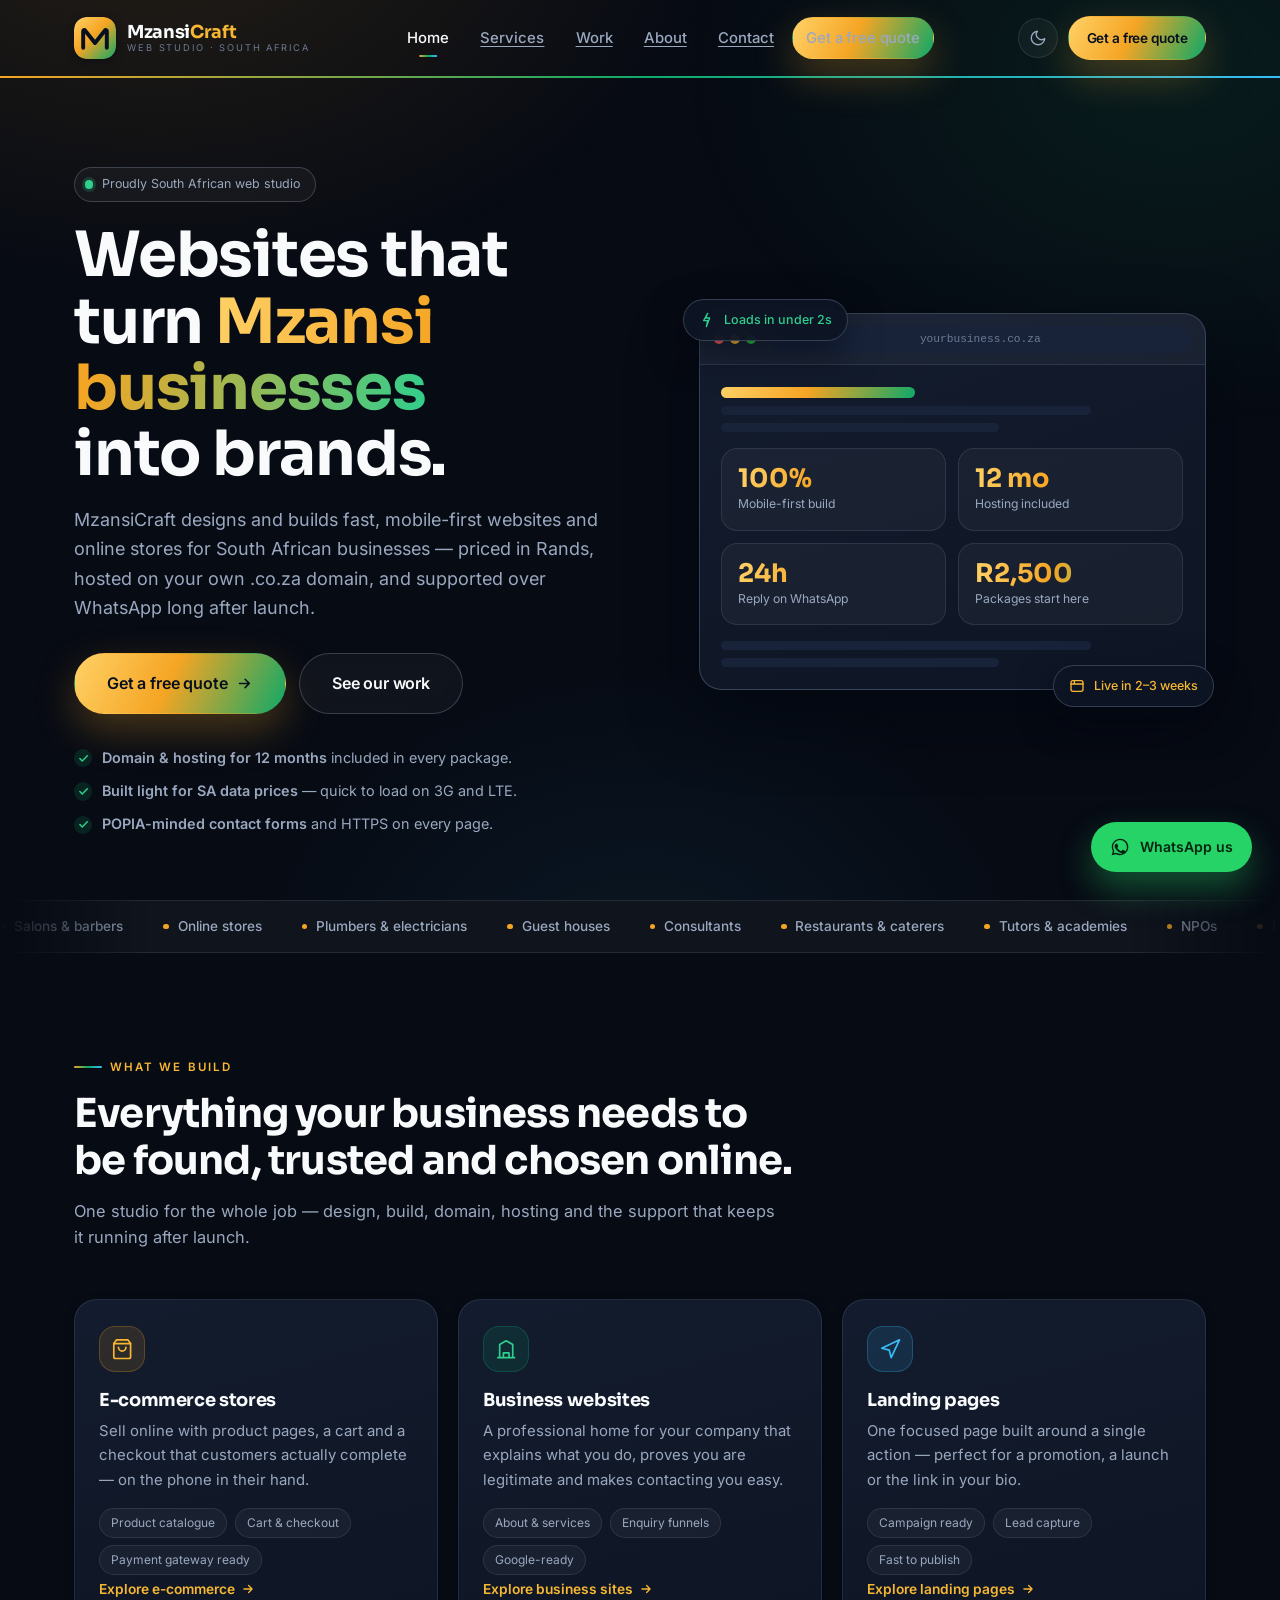
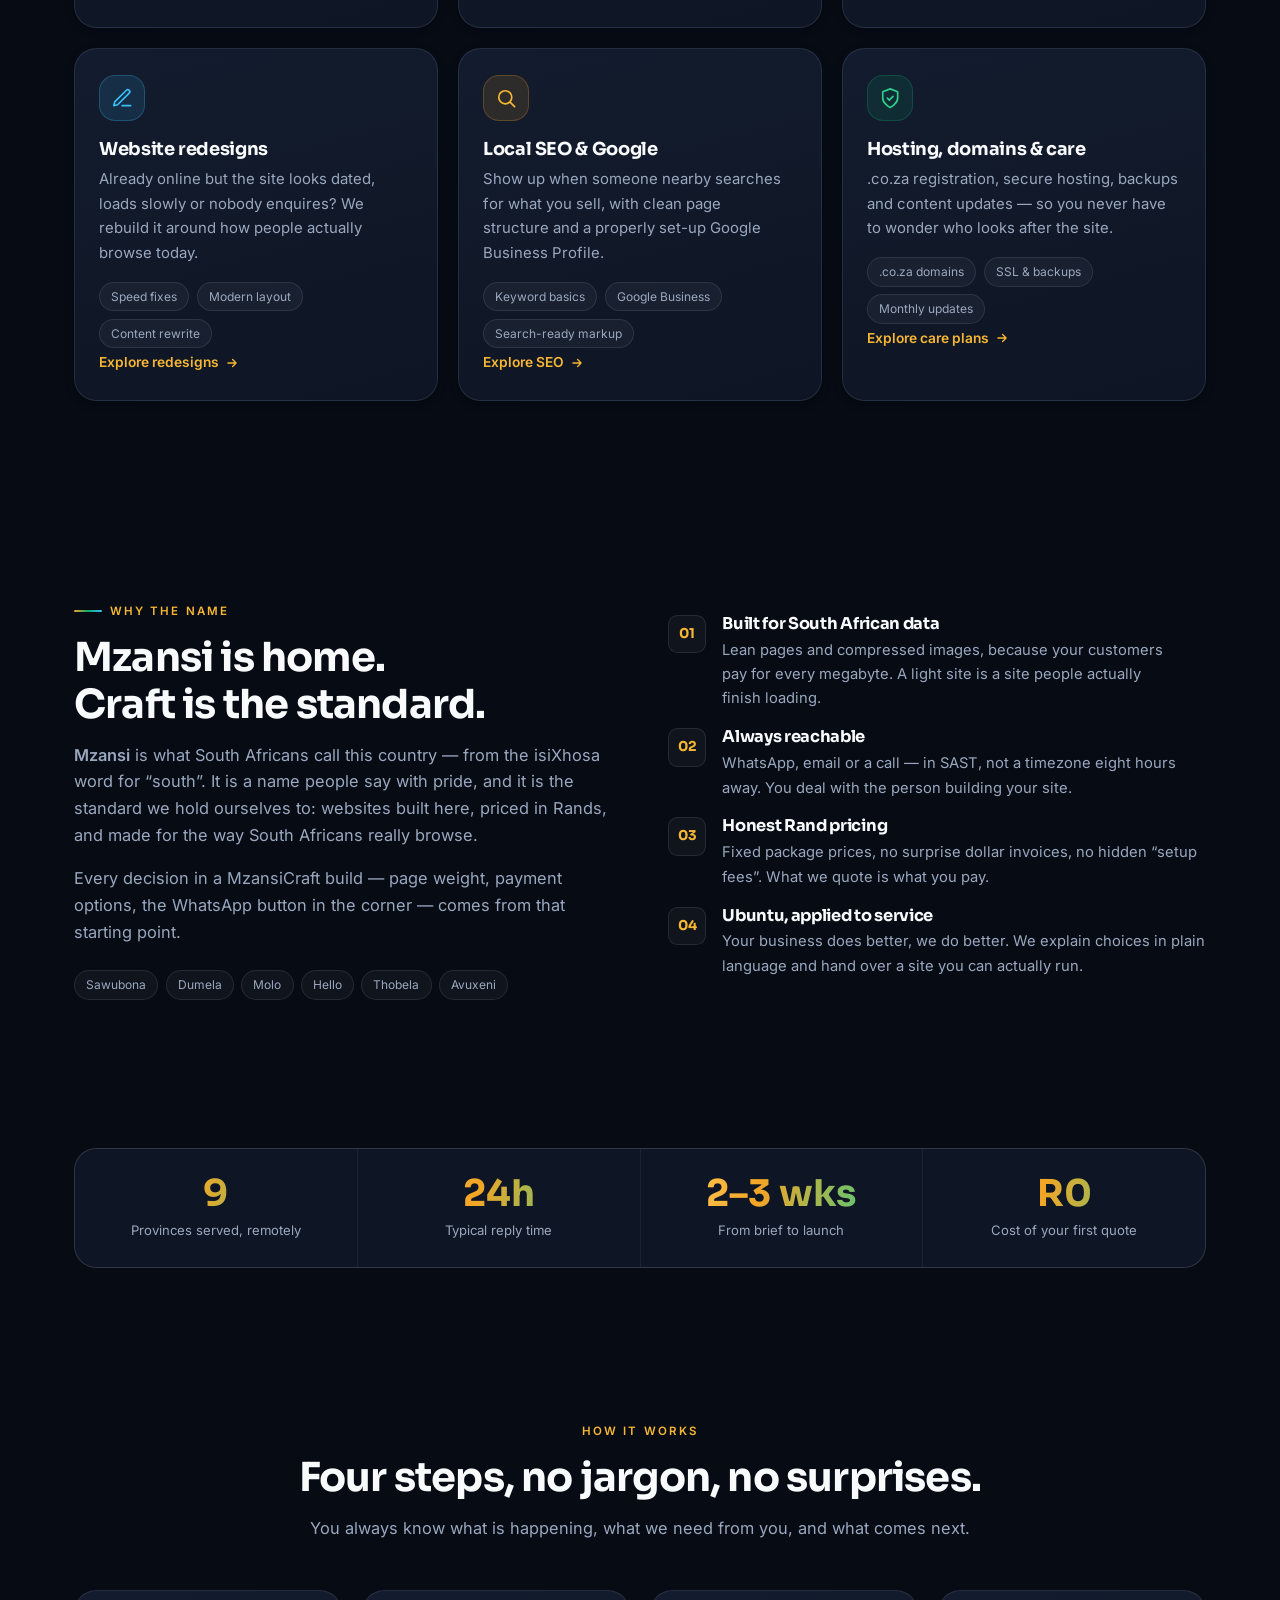
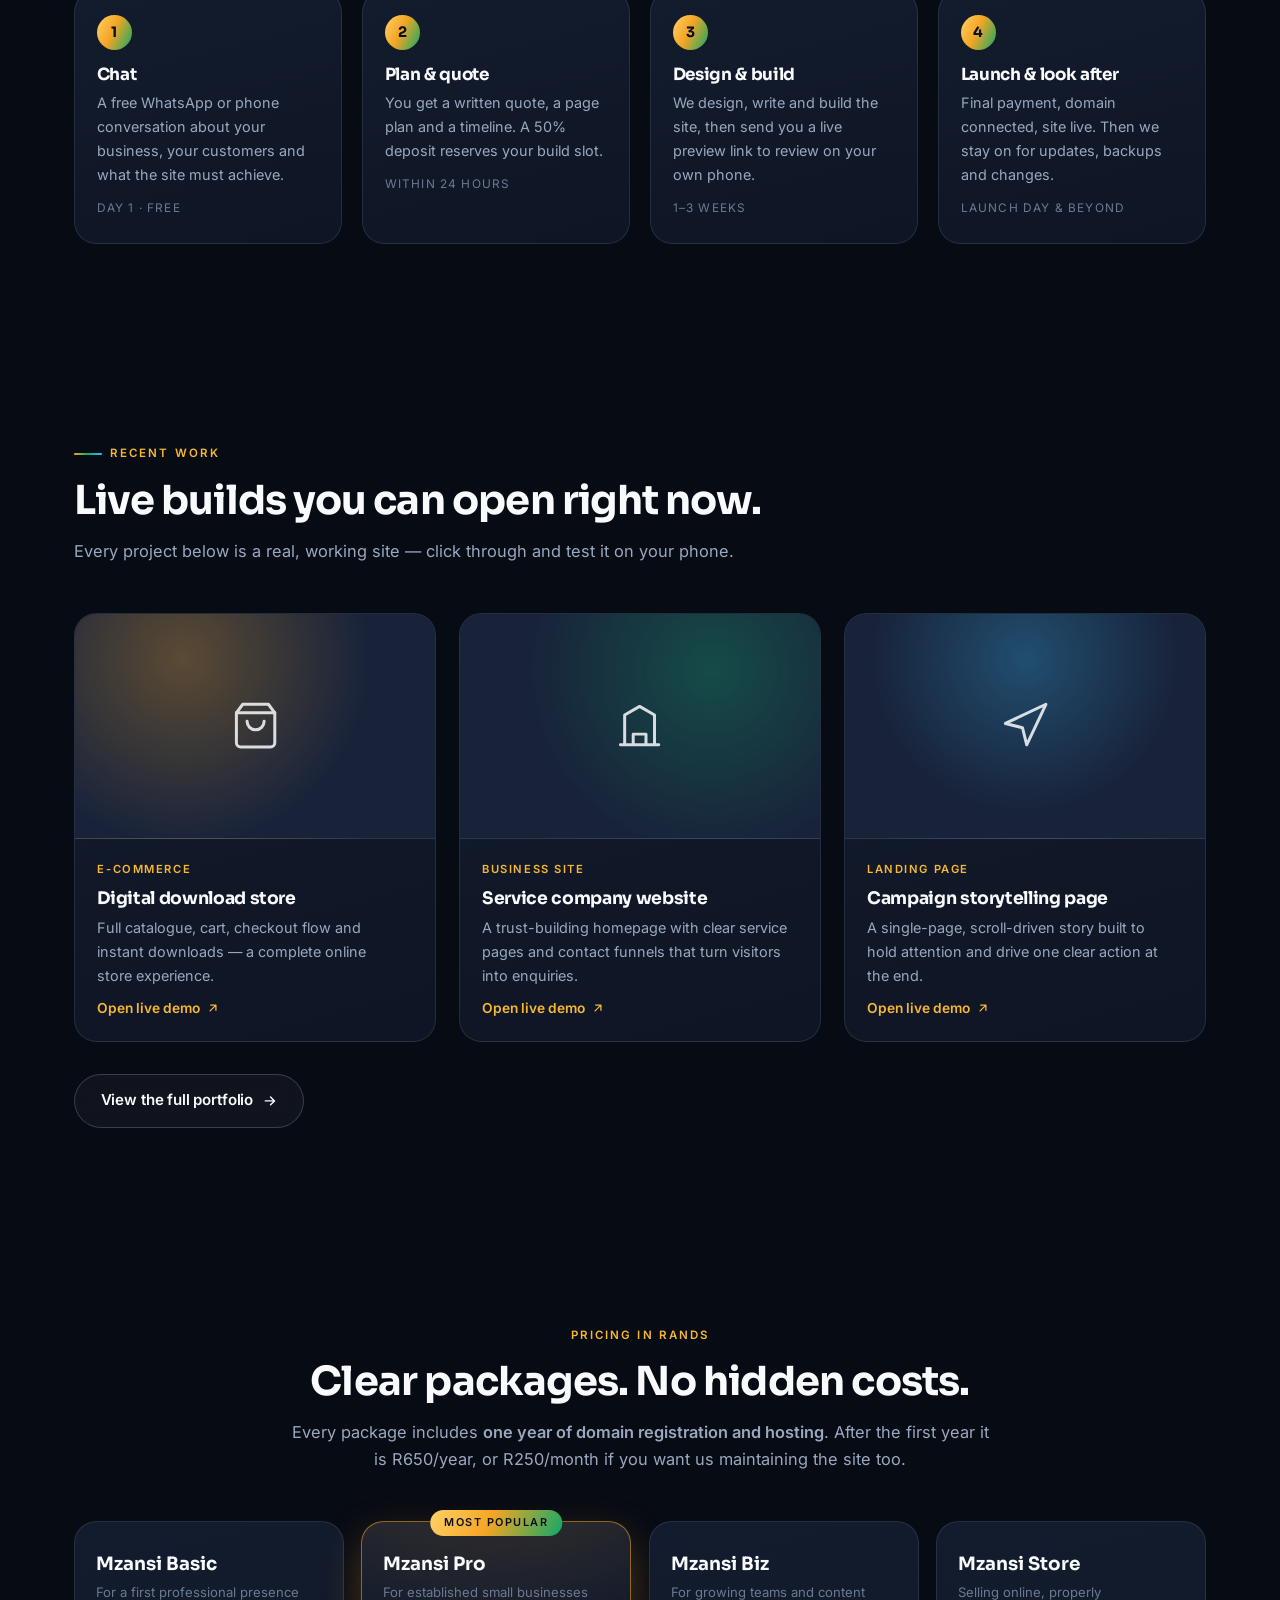
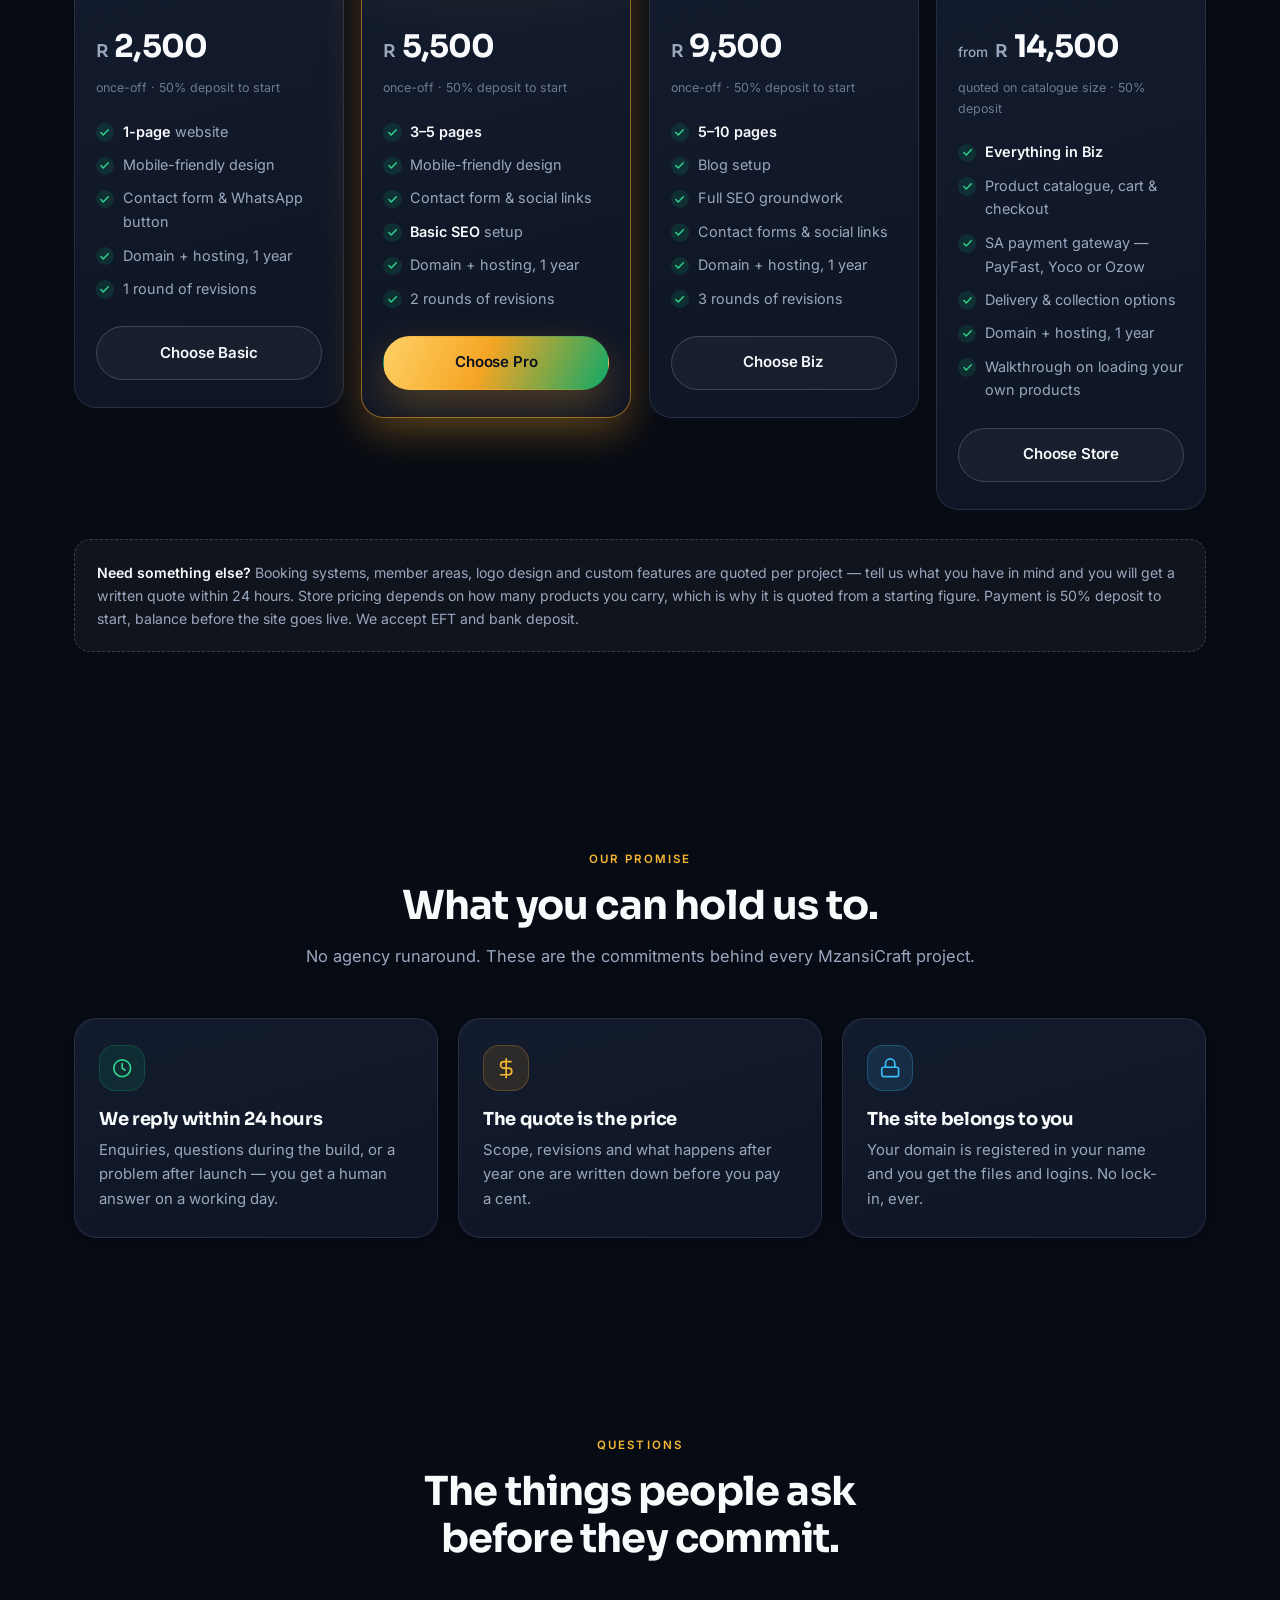
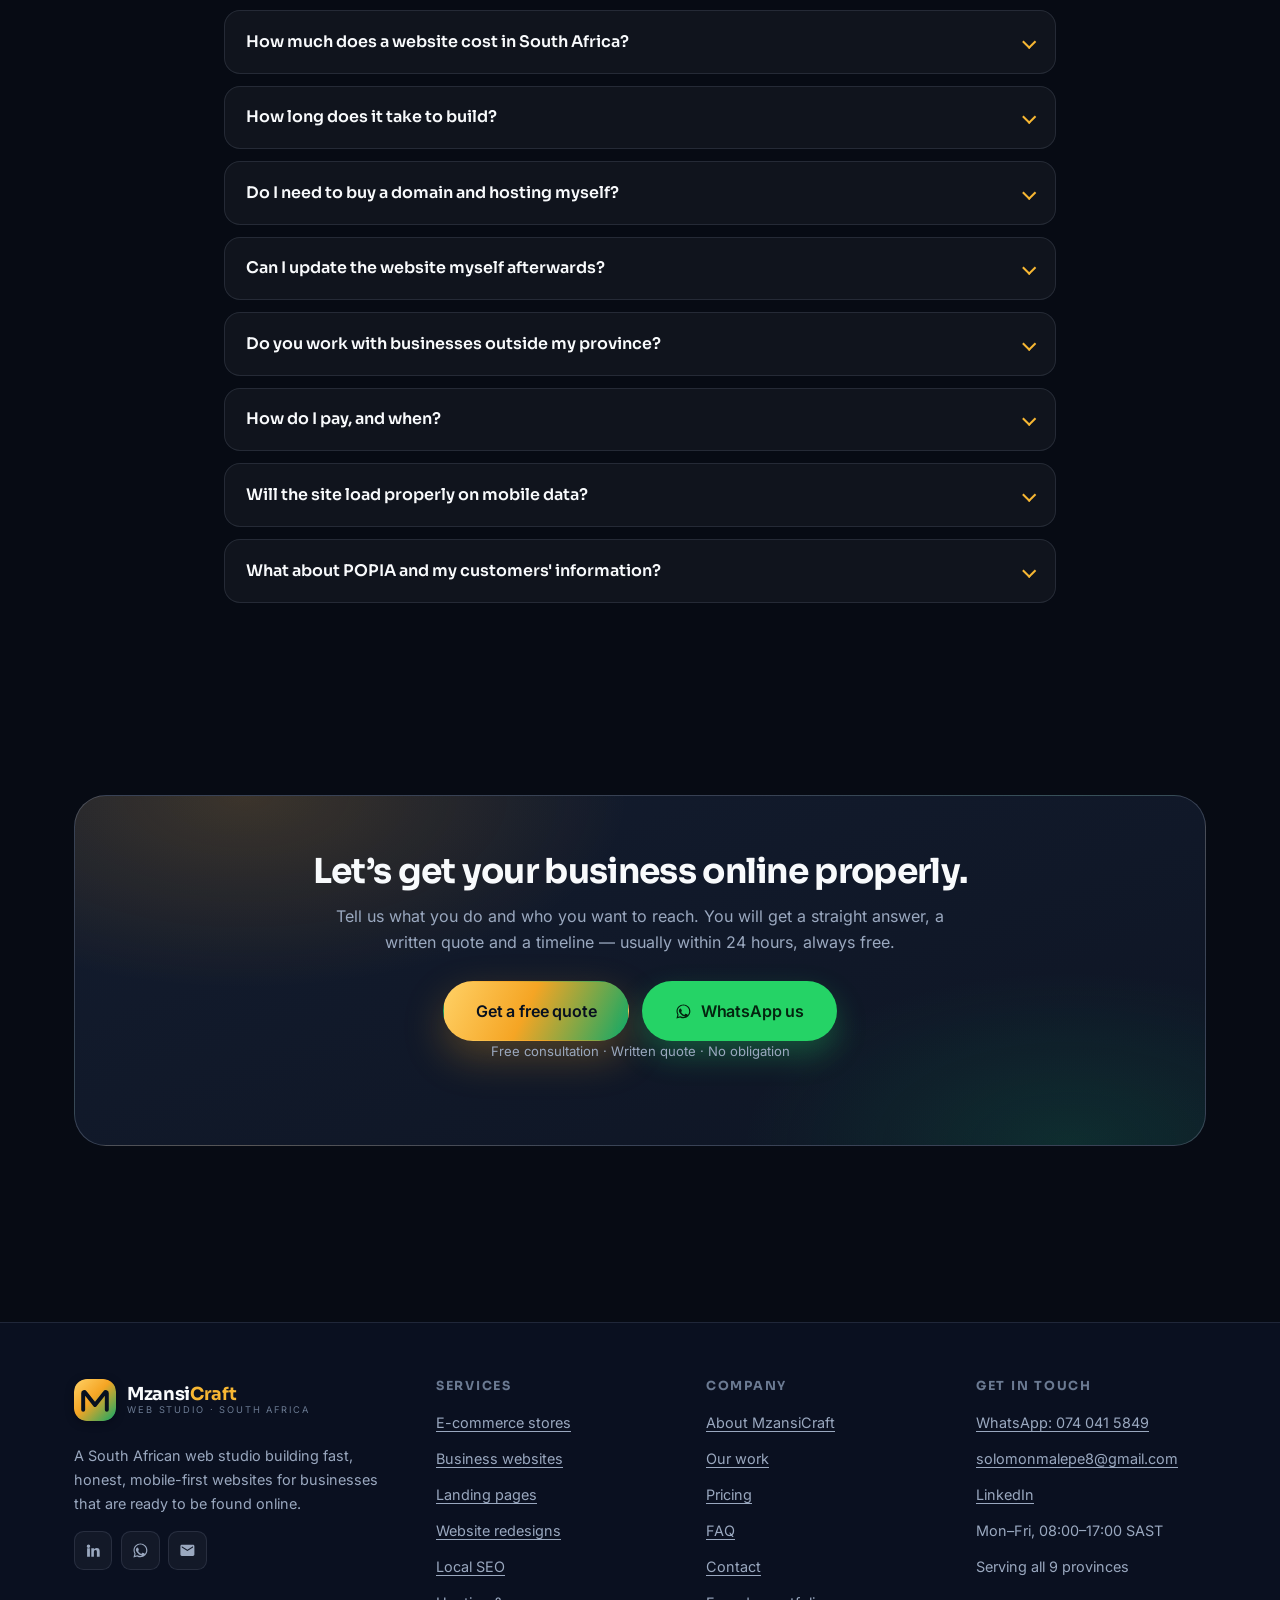
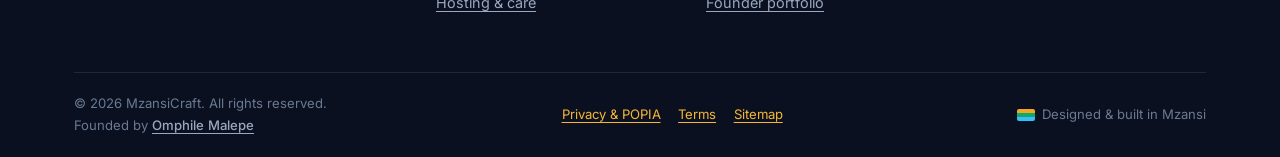
==== commit c3d86427: "Rebrand MzansiTech to MzansiCraft Two existing tech companies already use the MzansiTech name, so th" ====
--- a/index.html
+++ b/index.html
@@ -3,23 +3,23 @@
 <head>
   <meta charset="UTF-8" />
   <meta name="viewport" content="width=device-width, initial-scale=1, viewport-fit=cover" />
-  <title>MzansiTech | Web Design & Development in South Africa</title>
-  <meta name="description" content="MzansiTech builds fast, mobile-first e-commerce and business websites for South African companies. Rand pricing, .co.za domain and hosting included, WhatsApp support." />
-  <link rel="canonical" href="https://www.mzansitech.co.za/" />
+  <title>MzansiCraft | Web Design & Development in South Africa</title>
+  <meta name="description" content="MzansiCraft builds fast, mobile-first e-commerce and business websites for South African companies. Rand pricing, .co.za domain and hosting included, WhatsApp support." />
+  <link rel="canonical" href="https://www.mzansicraftstudio.co.za/" />
   <meta name="theme-color" content="#070b14" />
   <meta name="robots" content="index, follow" />
 
   <meta property="og:type" content="website" />
-  <meta property="og:site_name" content="MzansiTech" />
+  <meta property="og:site_name" content="MzansiCraft" />
   <meta property="og:locale" content="en_ZA" />
-  <meta property="og:title" content="MzansiTech | Web Design & Development in South Africa" />
+  <meta property="og:title" content="MzansiCraft | Web Design & Development in South Africa" />
   <meta property="og:description" content="Fast, mobile-first e-commerce and business websites for South African companies. Rand pricing, hosting included, WhatsApp support." />
-  <meta property="og:url" content="https://www.mzansitech.co.za/" />
-  <meta property="og:image" content="https://www.mzansitech.co.za/assets/og-image.png" />
+  <meta property="og:url" content="https://www.mzansicraftstudio.co.za/" />
+  <meta property="og:image" content="https://www.mzansicraftstudio.co.za/assets/og-image.png" />
   <meta name="twitter:card" content="summary_large_image" />
-  <meta name="twitter:title" content="MzansiTech | Web Design & Development in South Africa" />
+  <meta name="twitter:title" content="MzansiCraft | Web Design & Development in South Africa" />
   <meta name="twitter:description" content="Fast, mobile-first websites for South African businesses. Rand pricing, hosting included." />
-  <meta name="twitter:image" content="https://www.mzansitech.co.za/assets/og-image.png" />
+  <meta name="twitter:image" content="https://www.mzansicraftstudio.co.za/assets/og-image.png" />
 
   <link rel="icon" href="assets/favicon.svg" type="image/svg+xml" />
   <link rel="icon" href="assets/favicon-32.png" sizes="32x32" />
@@ -33,7 +33,7 @@
   <script>
     (function () {
       try {
-        var t = localStorage.getItem("mzansitech-theme");
+        var t = localStorage.getItem("mzansicraft-theme");
         if (t) document.documentElement.setAttribute("data-theme", t);
       } catch (e) {}
     })();
@@ -44,12 +44,12 @@
   {
     "@context": "https://schema.org",
     "@type": "ProfessionalService",
-    "name": "MzansiTech",
-    "alternateName": "MzansiTech Web Studio",
+    "name": "MzansiCraft",
+    "alternateName": "MzansiCraft Web Studio",
     "description": "South African web design and development studio building e-commerce stores, business websites and landing pages.",
-    "url": "https://www.mzansitech.co.za/",
-    "logo": "https://www.mzansitech.co.za/assets/favicon-512.png",
-    "image": "https://www.mzansitech.co.za/assets/og-image.png",
+    "url": "https://www.mzansicraftstudio.co.za/",
+    "logo": "https://www.mzansicraftstudio.co.za/assets/favicon-512.png",
+    "image": "https://www.mzansicraftstudio.co.za/assets/og-image.png",
     "telephone": "+27740415849",
     "email": "solomonmalepe8@gmail.com",
     "priceRange": "R2500 - R14500+",
@@ -93,7 +93,7 @@
       {
         "@type": "Question",
         "name": "Do you work with businesses outside my province?",
-        "acceptedAnswer": { "@type": "Answer", "text": "Yes. MzansiTech works remotely with businesses in all nine provinces — Gauteng, Limpopo, Mpumalanga, North West, Free State, KwaZulu-Natal, Eastern Cape, Northern Cape and the Western Cape. Everything is handled over WhatsApp, email and video calls." }
+        "acceptedAnswer": { "@type": "Answer", "text": "Yes. MzansiCraft works remotely with businesses in all nine provinces — Gauteng, Limpopo, Mpumalanga, North West, Free State, KwaZulu-Natal, Eastern Cape, Northern Cape and the Western Cape. Everything is handled over WhatsApp, email and video calls." }
       },
       {
         "@type": "Question",
@@ -116,10 +116,10 @@
 
   <header class="site-header">
     <div class="container nav">
-      <a class="brand" href="index.html" aria-label="MzansiTech home">
+      <a class="brand" href="index.html" aria-label="MzansiCraft home">
         <img class="brand-mark" src="assets/logo-mark.svg" alt="" width="42" height="42" />
         <span class="brand-text">
-          <span class="brand-name">Mzansi<span>Tech</span></span>
+          <span class="brand-name">Mzansi<span>Craft</span></span>
           <span class="brand-tag">Web Studio &middot; South Africa</span>
         </span>
       </a>
@@ -160,7 +160,7 @@
           <h1 class="reveal" data-delay="1">Websites that turn <span class="text-grad">Mzansi businesses</span> into brands.</h1>
 
           <p class="hero-lead reveal" data-delay="2">
-            MzansiTech designs and builds fast, mobile-first websites and online stores for South African
+            MzansiCraft designs and builds fast, mobile-first websites and online stores for South African
             businesses &mdash; priced in Rands, hosted on your own .co.za domain, and supported over WhatsApp
             long after launch.
           </p>
@@ -375,19 +375,19 @@
       </div>
     </section>
 
-    <!-- ================= WHY MZANSITECH ================= -->
+    <!-- ================= WHY MZANSICRAFT ================= -->
     <section class="container section" id="why">
       <div class="split">
         <div class="reveal">
           <span class="kicker">Why the name</span>
-          <h2 class="section-title">Mzansi is home. Tech is the craft.</h2>
+          <h2 class="section-title">Mzansi is home. Craft is the standard.</h2>
           <p class="section-sub">
             <strong>Mzansi</strong> is what South Africans call this country &mdash; from the isiXhosa word for
             &ldquo;south&rdquo;. It is a name people say with pride, and it is the standard we hold ourselves to:
             websites built here, priced in Rands, and made for the way South Africans really browse.
           </p>
           <p class="section-sub" style="margin-top: 1rem;">
-            Every decision in a MzansiTech build &mdash; page weight, payment options, the WhatsApp button in the
+            Every decision in a MzansiCraft build &mdash; page weight, payment options, the WhatsApp button in the
             corner &mdash; comes from that starting point.
           </p>
           <div class="chip-row" style="margin-top: 1.5rem;">
@@ -644,7 +644,7 @@
       <div class="section-head section-head--center reveal">
         <span class="kicker">Our promise</span>
         <h2 class="section-title">What you can hold us to.</h2>
-        <p class="section-sub">No agency runaround. These are the commitments behind every MzansiTech project.</p>
+        <p class="section-sub">No agency runaround. These are the commitments behind every MzansiCraft project.</p>
       </div>
 
       <div class="grid grid-3">
@@ -753,7 +753,7 @@
         <details class="faq-item reveal">
           <summary>What about POPIA and my customers' information?</summary>
           <div class="faq-answer">
-            <p>Forms collect only what you actually need, everything is served over HTTPS, and your site ships with a privacy notice explaining what is collected and why &mdash; the groundwork the Protection of Personal Information Act expects. See our <a href="privacy.html">privacy policy</a> for how MzansiTech itself handles data.</p>
+            <p>Forms collect only what you actually need, everything is served over HTTPS, and your site ships with a privacy notice explaining what is collected and why &mdash; the groundwork the Protection of Personal Information Act expects. See our <a href="privacy.html">privacy policy</a> for how MzansiCraft itself handles data.</p>
           </div>
         </details>
       </div>
@@ -769,7 +769,7 @@
         </p>
         <div class="cta-actions">
           <a class="btn btn-primary btn-lg" href="contact.html">Get a free quote</a>
-          <a class="btn btn-whatsapp btn-lg" href="https://wa.me/27740415849?text=Hi%20MzansiTech%2C%20I%27d%20like%20a%20quote%20for%20a%20website." target="_blank" rel="noopener">
+          <a class="btn btn-whatsapp btn-lg" href="https://wa.me/27740415849?text=Hi%20MzansiCraft%2C%20I%27d%20like%20a%20quote%20for%20a%20website." target="_blank" rel="noopener">
             <svg viewBox="0 0 24 24" fill="currentColor" aria-hidden="true"><path d="M12.04 2C6.58 2 2.13 6.45 2.13 11.91c0 1.75.46 3.45 1.32 4.95L2 22l5.25-1.38a9.9 9.9 0 0 0 4.79 1.22h.01c5.46 0 9.91-4.45 9.91-9.91 0-2.65-1.03-5.14-2.9-7.01A9.82 9.82 0 0 0 12.04 2m0 1.67c2.2 0 4.27.86 5.82 2.42a8.19 8.19 0 0 1 2.42 5.82c0 4.54-3.7 8.24-8.25 8.24a8.23 8.23 0 0 1-4.2-1.15l-.3-.18-3.12.82.83-3.04-.2-.31a8.2 8.2 0 0 1-1.26-4.38c0-4.54 3.7-8.24 8.26-8.24m-4.53 4.4c-.21 0-.55.08-.84.39-.29.31-1.1 1.08-1.1 2.62s1.13 3.04 1.29 3.25c.16.21 2.22 3.39 5.38 4.62 2.63 1.04 3.16.83 3.73.78.57-.05 1.85-.76 2.11-1.49.26-.73.26-1.36.18-1.49-.08-.13-.29-.21-.6-.36-.31-.16-1.85-.91-2.14-1.02-.29-.1-.5-.16-.71.16-.21.31-.81 1.02-1 1.23-.18.21-.37.24-.68.08-.31-.16-1.32-.49-2.51-1.55-.93-.83-1.55-1.85-1.74-2.16-.18-.31-.02-.48.14-.63.14-.14.31-.37.47-.55.16-.18.21-.31.31-.52.1-.21.05-.39-.03-.55-.08-.16-.7-1.71-.96-2.34-.25-.61-.5-.53-.7-.54z"/></svg>
             WhatsApp us
           </a>
@@ -786,7 +786,7 @@
           <a class="brand" href="index.html">
             <img class="brand-mark" src="assets/logo-mark.svg" alt="" width="42" height="42" />
             <span class="brand-text">
-              <span class="brand-name">Mzansi<span>Tech</span></span>
+              <span class="brand-name">Mzansi<span>Craft</span></span>
               <span class="brand-tag">Web Studio &middot; South Africa</span>
             </span>
           </a>
@@ -822,7 +822,7 @@
         <div class="footer-col">
           <h4>Company</h4>
           <ul>
-            <li><a href="about.html">About MzansiTech</a></li>
+            <li><a href="about.html">About MzansiCraft</a></li>
             <li><a href="portfolio.html">Our work</a></li>
             <li><a href="index.html#pricing">Pricing</a></li>
             <li><a href="index.html#faq">FAQ</a></li>
@@ -845,7 +845,7 @@
 
       <div class="footer-bottom">
         <div>
-          &copy; <span data-year>2026</span> MzansiTech. All rights reserved.<br />
+          &copy; <span data-year>2026</span> MzansiCraft. All rights reserved.<br />
           <span class="founder-line">Founded by
             <a href="https://www.linkedin.com/in/omphile-malepe-0b220729a/" target="_blank" rel="noopener">Omphile Malepe</a>
           </span>
@@ -860,7 +860,7 @@
     </div>
   </footer>
 
-  <a class="fab-wa" href="https://wa.me/27740415849?text=Hi%20MzansiTech%2C%20I%27d%20like%20a%20quote%20for%20a%20website." target="_blank" rel="noopener" aria-label="Chat to MzansiTech on WhatsApp">
+  <a class="fab-wa" href="https://wa.me/27740415849?text=Hi%20MzansiCraft%2C%20I%27d%20like%20a%20quote%20for%20a%20website." target="_blank" rel="noopener" aria-label="Chat to MzansiCraft on WhatsApp">
     <svg viewBox="0 0 24 24" fill="currentColor" aria-hidden="true"><path d="M12.04 2C6.58 2 2.13 6.45 2.13 11.91c0 1.75.46 3.45 1.32 4.95L2 22l5.25-1.38a9.9 9.9 0 0 0 4.79 1.22h.01c5.46 0 9.91-4.45 9.91-9.91 0-2.65-1.03-5.14-2.9-7.01A9.82 9.82 0 0 0 12.04 2m0 1.67c2.2 0 4.27.86 5.82 2.42a8.19 8.19 0 0 1 2.42 5.82c0 4.54-3.7 8.24-8.25 8.24a8.23 8.23 0 0 1-4.2-1.15l-.3-.18-3.12.82.83-3.04-.2-.31a8.2 8.2 0 0 1-1.26-4.38c0-4.54 3.7-8.24 8.26-8.24m-4.53 4.4c-.21 0-.55.08-.84.39-.29.31-1.1 1.08-1.1 2.62s1.13 3.04 1.29 3.25c.16.21 2.22 3.39 5.38 4.62 2.63 1.04 3.16.83 3.73.78.57-.05 1.85-.76 2.11-1.49.26-.73.26-1.36.18-1.49-.08-.13-.29-.21-.6-.36-.31-.16-1.85-.91-2.14-1.02-.29-.1-.5-.16-.71.16-.21.31-.81 1.02-1 1.23-.18.21-.37.24-.68.08-.31-.16-1.32-.49-2.51-1.55-.93-.83-1.55-1.85-1.74-2.16-.18-.31-.02-.48.14-.63.14-.14.31-.37.47-.55.16-.18.21-.31.31-.52.1-.21.05-.39-.03-.55-.08-.16-.7-1.71-.96-2.34-.25-.61-.5-.53-.7-.54z"/></svg>
     <span>WhatsApp us</span>
   </a>
--- a/styles.css
+++ b/styles.css
@@ -1,5 +1,5 @@
 /* ==========================================================================
-   MzansiTech — Design System
+   MzansiCraft — Design System
    Proudly South African web studio. Dark-first, light theme supported.
    1 Tokens · 2 Reset · 3 Layout · 4 Buttons · 5 Header · 6 Hero
    7 Sections & cards · 8 Pricing · 9 Portfolio · 10 FAQ · 11 Forms
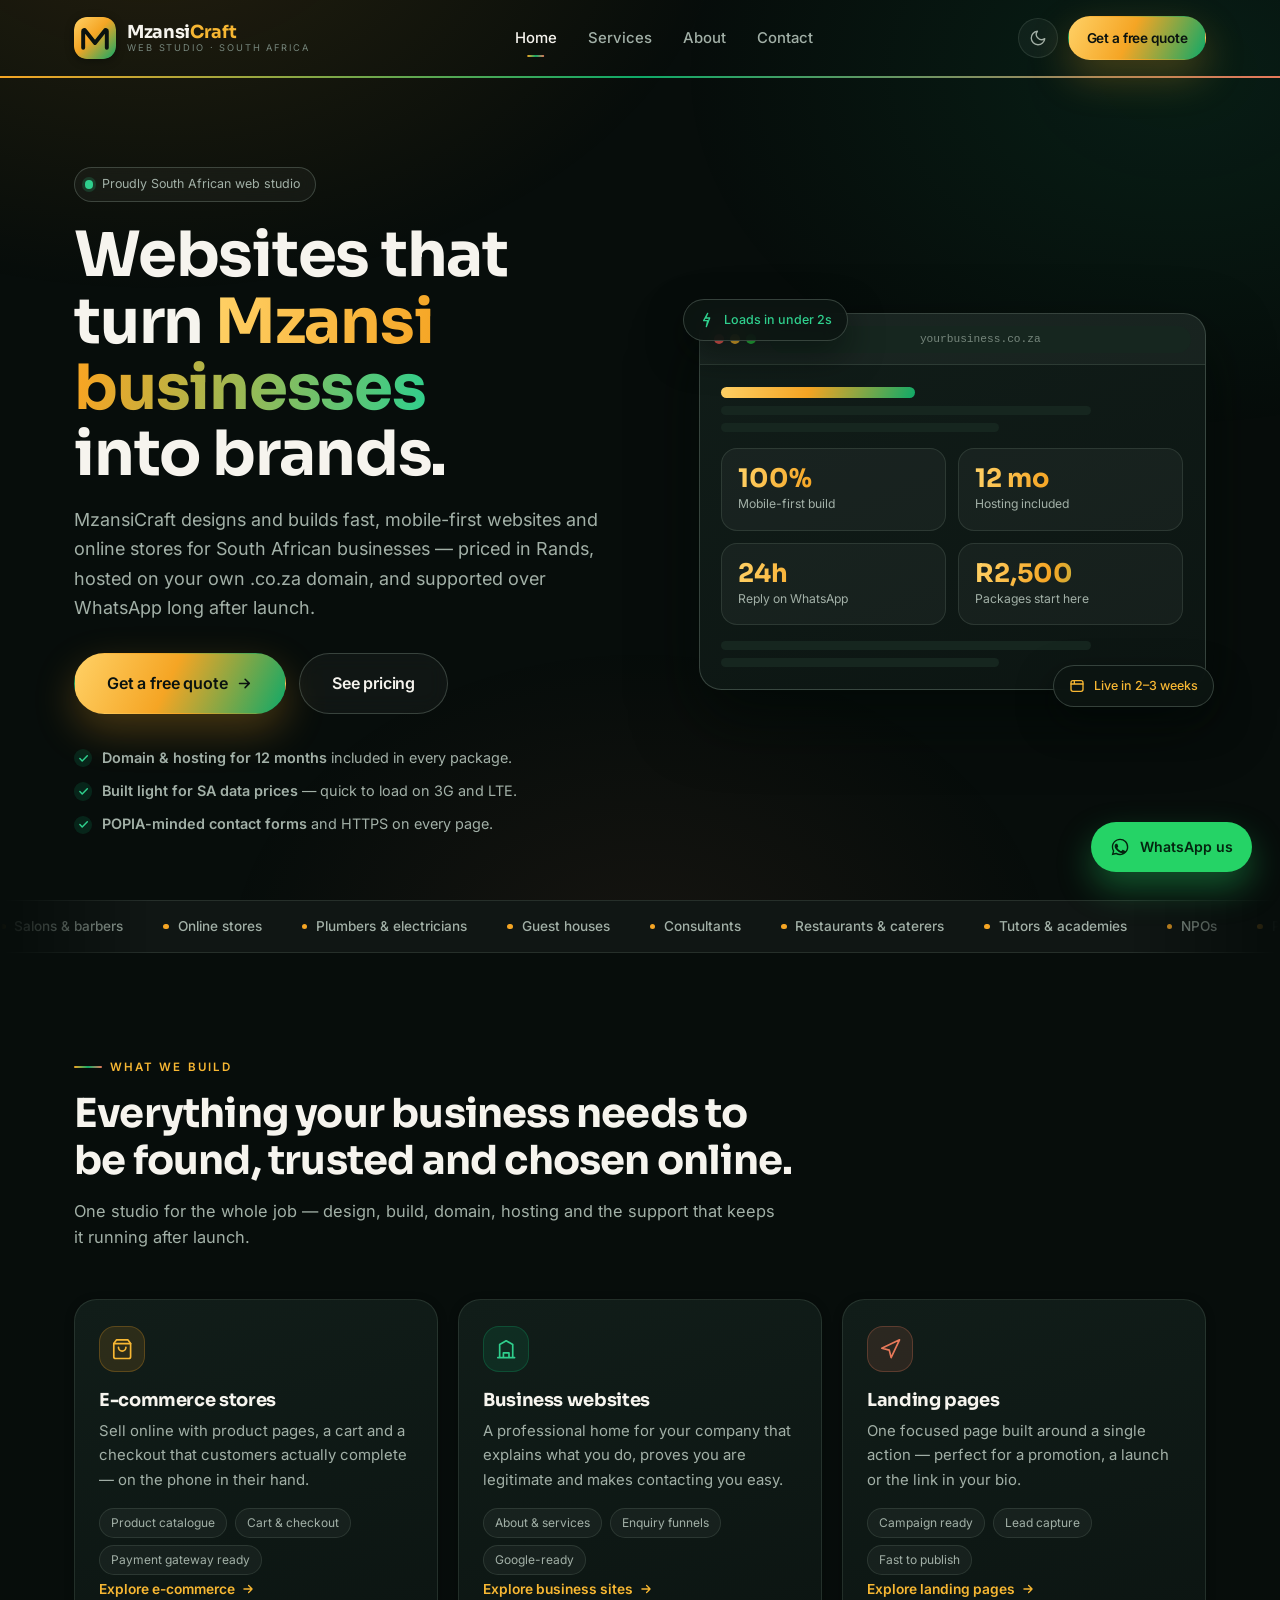
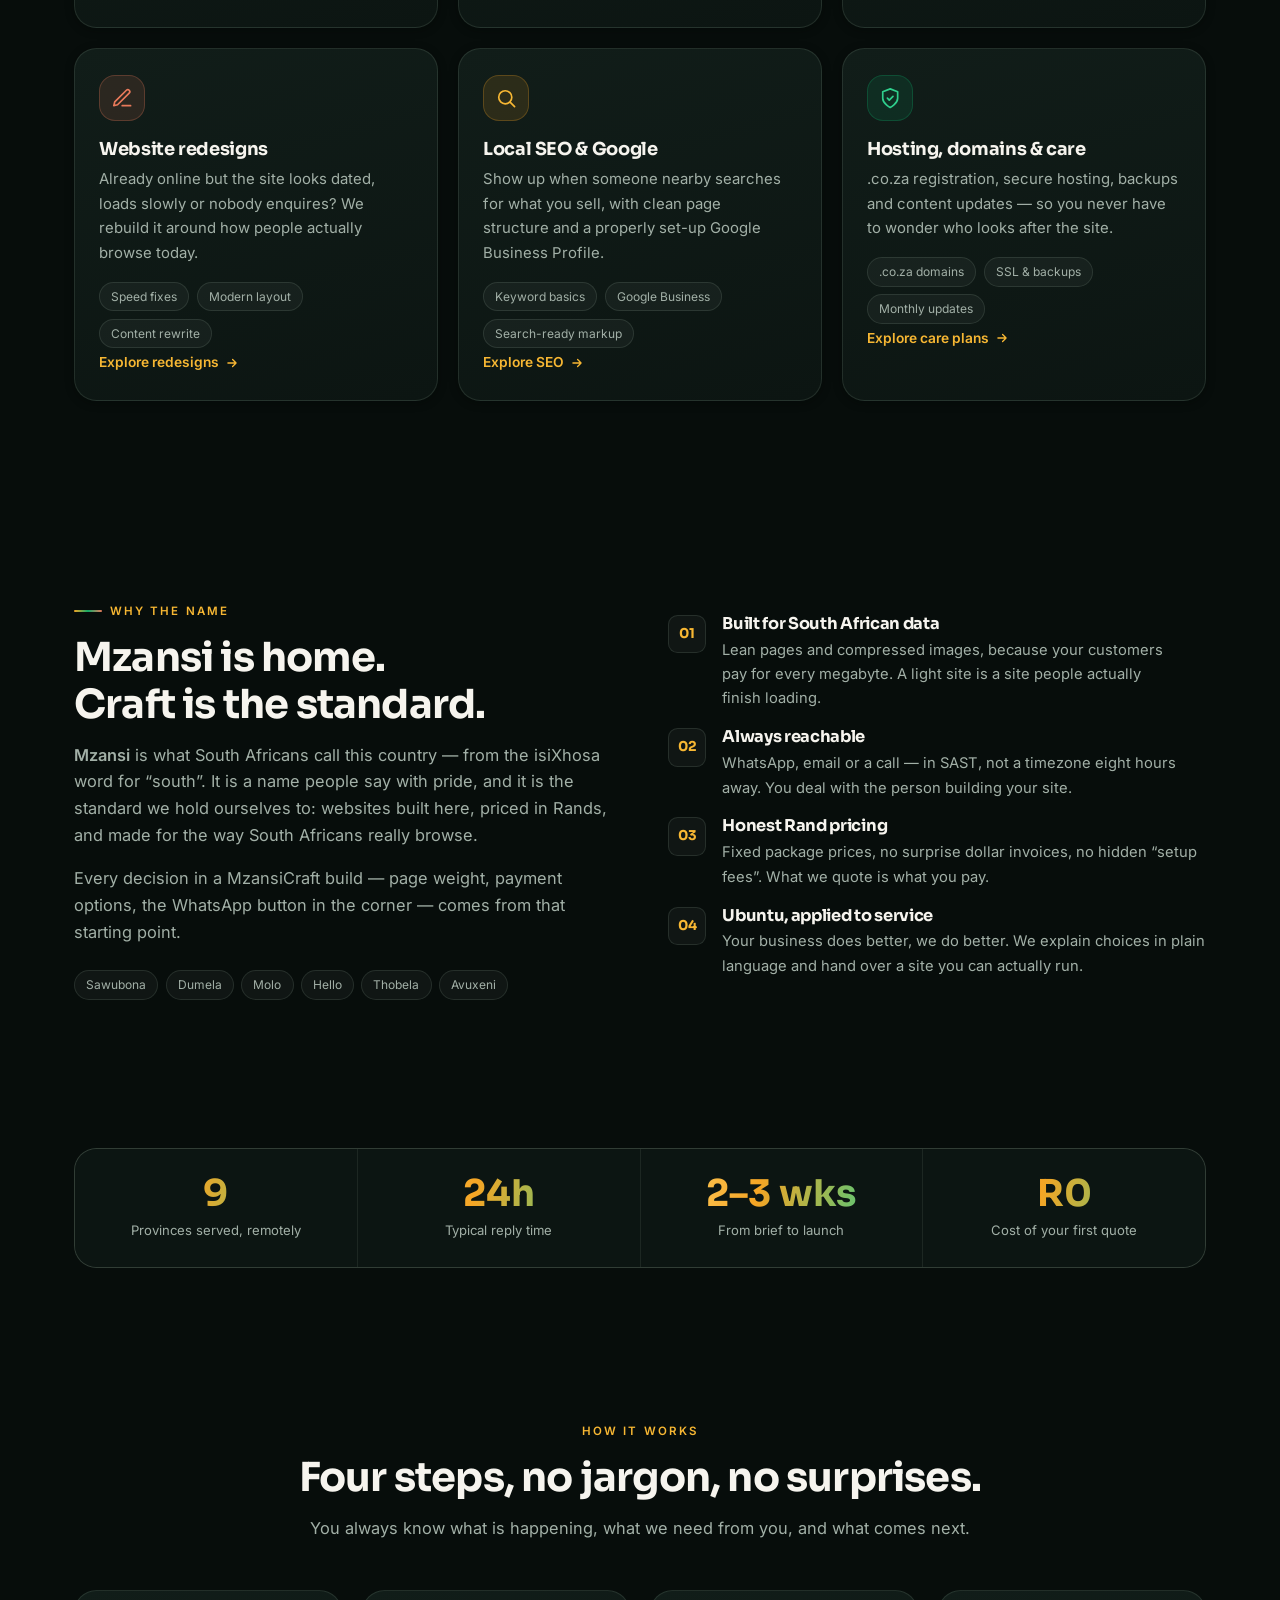
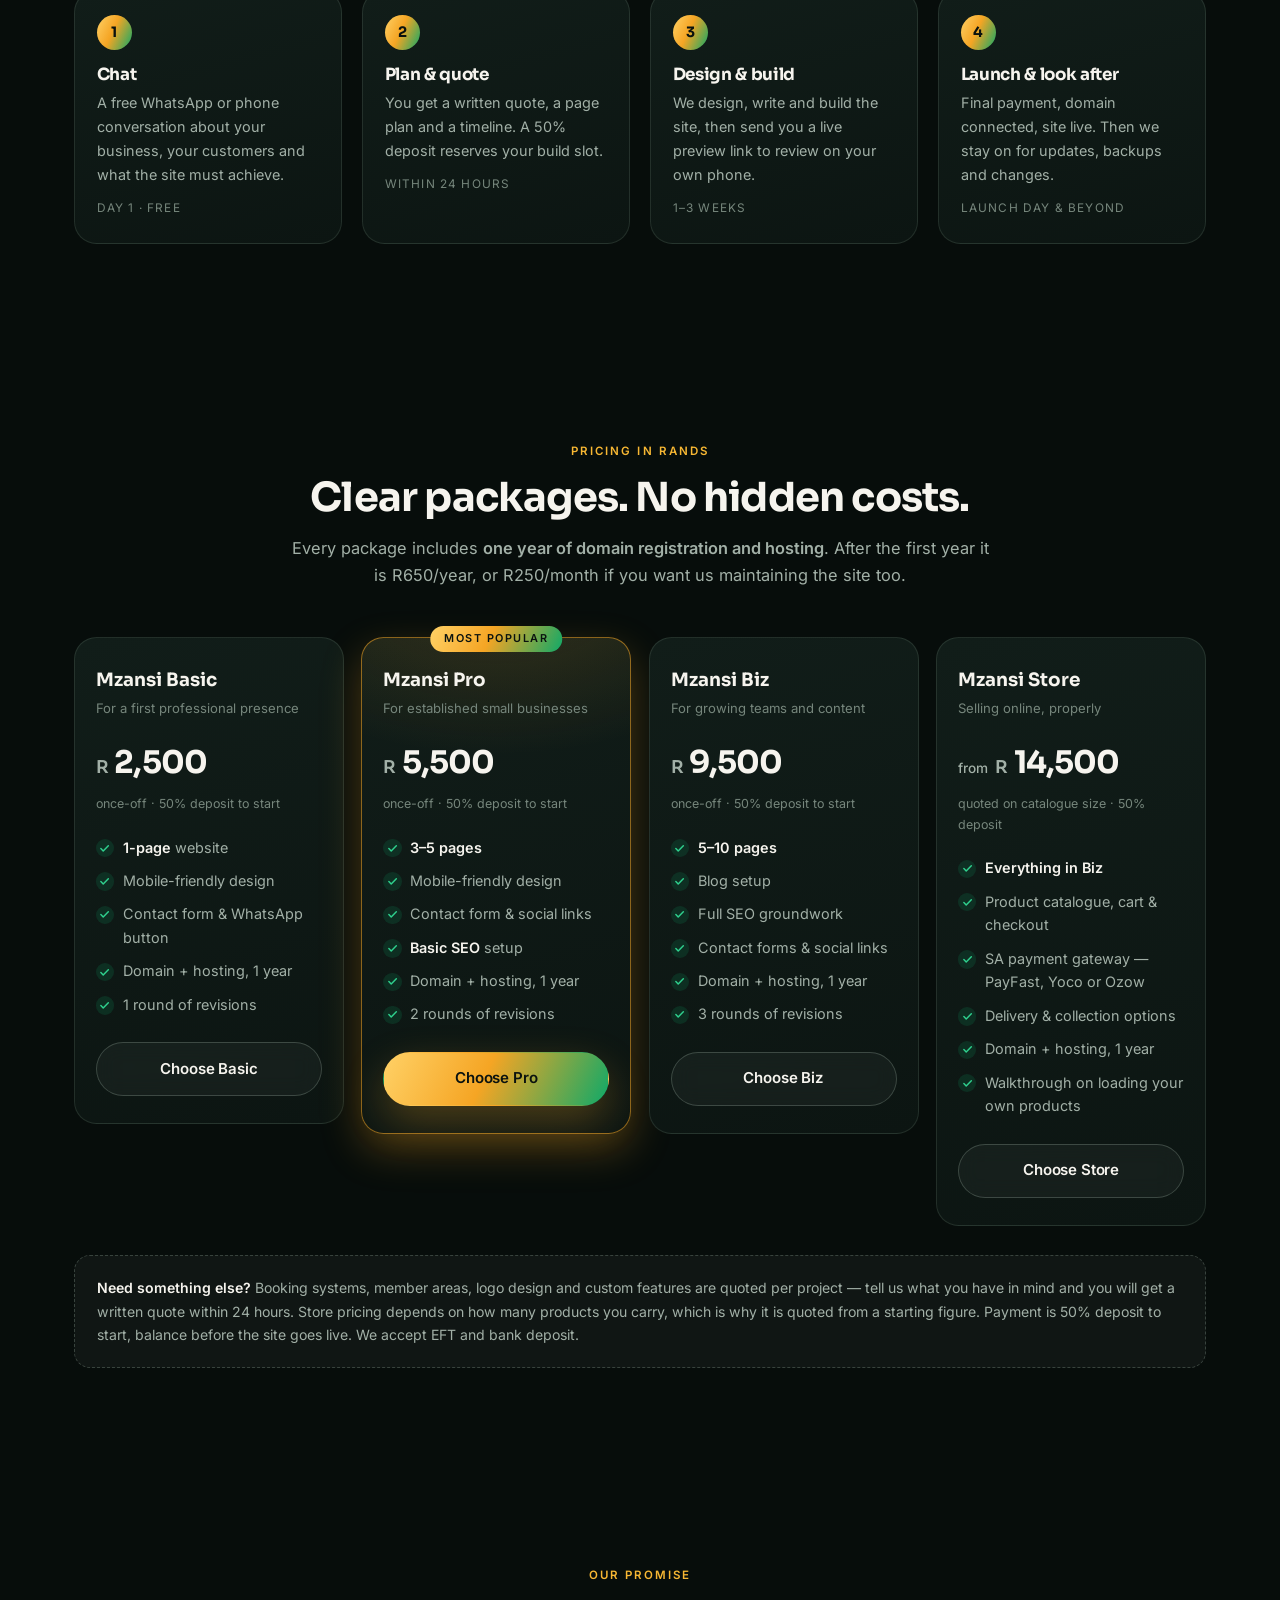
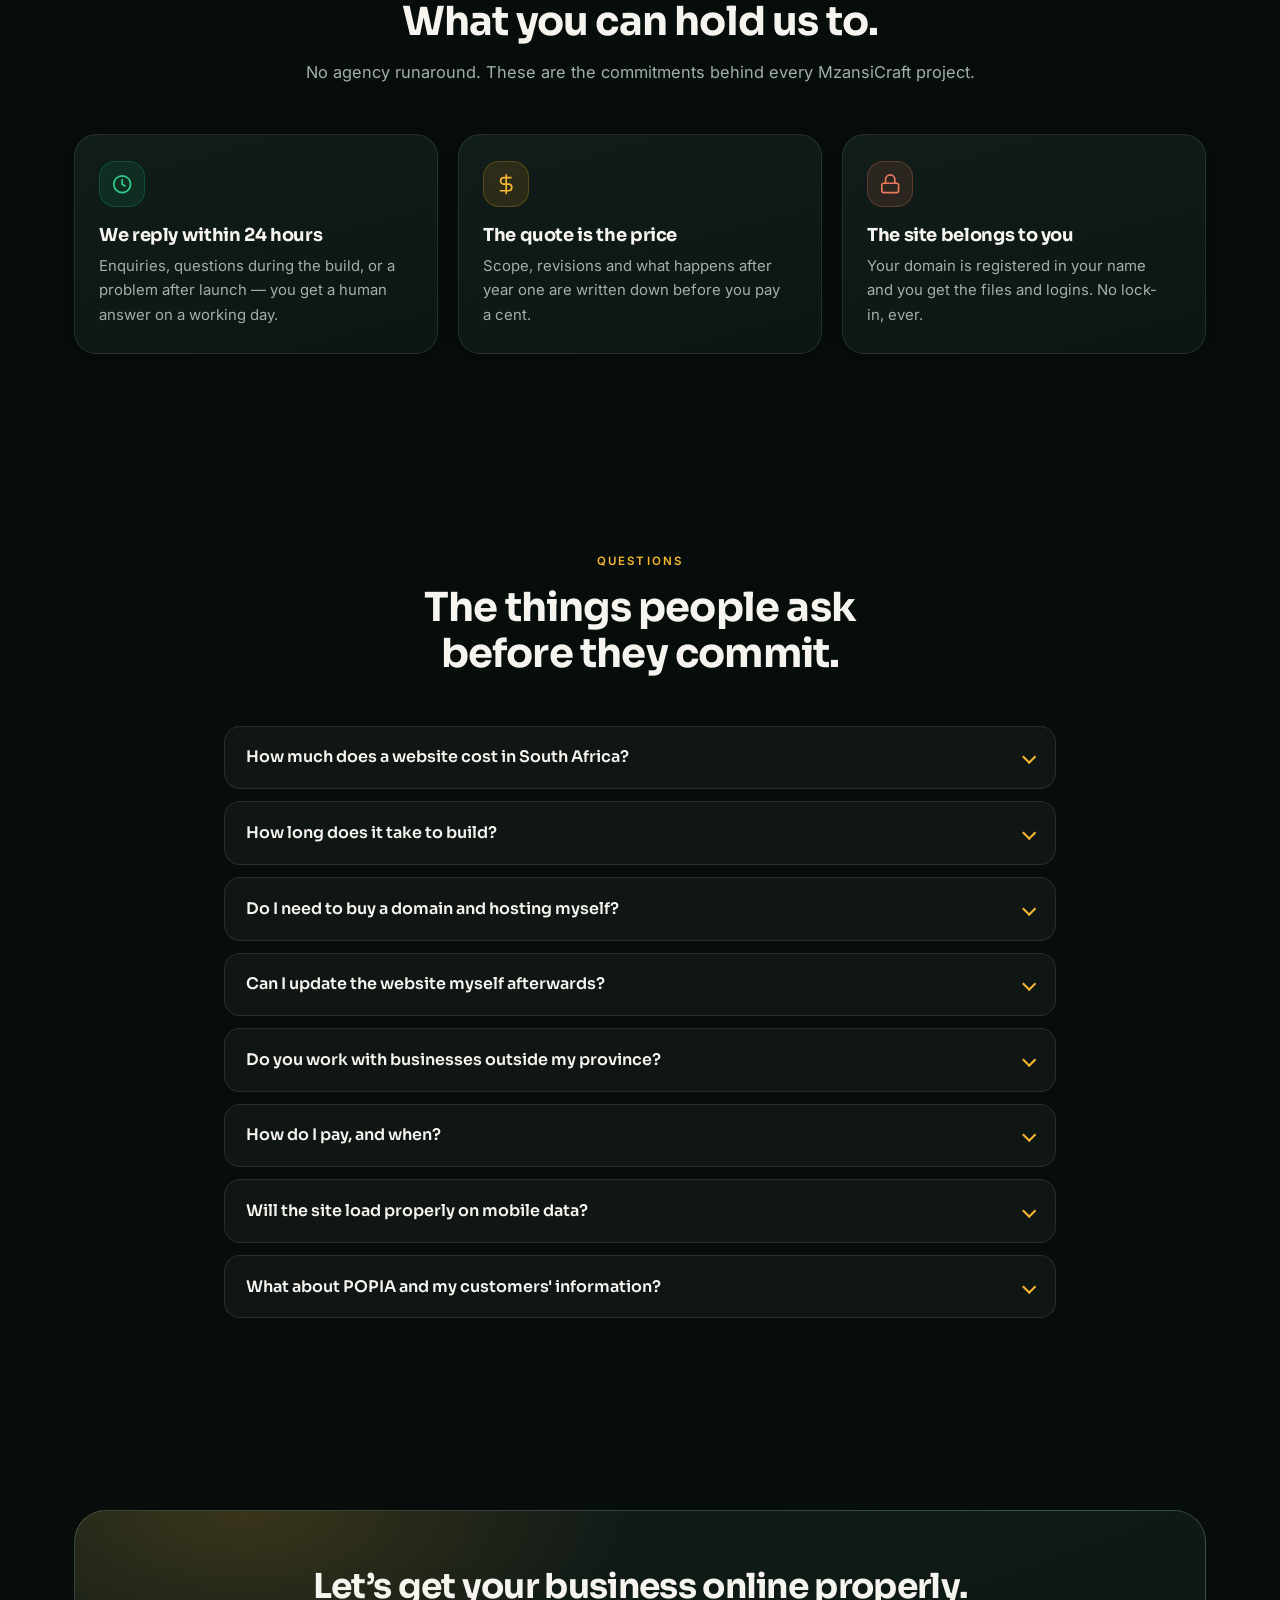
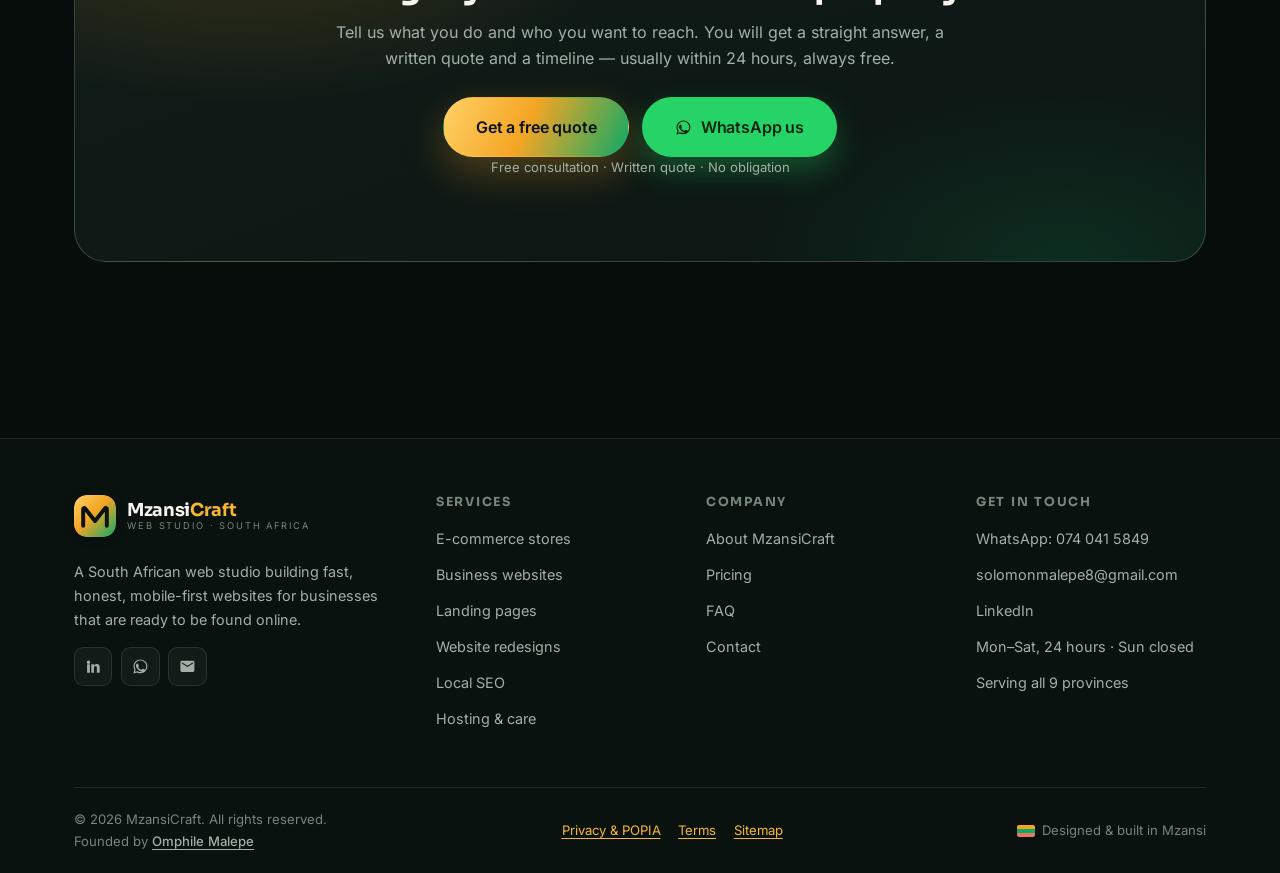
==== commit 763f8aa9: "Hide portfolio, refresh palette, update trading hours, fix layout bugs Portfolio (until the founder " ====
--- a/index.html
+++ b/index.html
@@ -6,7 +6,7 @@
   <title>MzansiCraft | Web Design & Development in South Africa</title>
   <meta name="description" content="MzansiCraft builds fast, mobile-first e-commerce and business websites for South African companies. Rand pricing, .co.za domain and hosting included, WhatsApp support." />
   <link rel="canonical" href="https://www.mzansicraftstudio.co.za/" />
-  <meta name="theme-color" content="#070b14" />
+  <meta name="theme-color" content="#070d0b" />
   <meta name="robots" content="index, follow" />
 
   <meta property="og:type" content="website" />
@@ -59,8 +59,7 @@
     "address": { "@type": "PostalAddress", "addressCountry": "ZA" },
     "areaServed": { "@type": "Country", "name": "South Africa" },
     "sameAs": [
-      "https://www.linkedin.com/in/omphile-malepe-0b220729a/",
-      "https://omphile-malepe-portfolio.netlify.app/"
+      "https://www.linkedin.com/in/omphile-malepe-0b220729a/"
     ],
     "hasOfferCatalog": {
       "@type": "OfferCatalog",
@@ -127,7 +126,6 @@
       <nav class="nav-links" id="nav-links" aria-label="Main navigation">
         <a href="index.html" class="active" aria-current="page">Home</a>
         <a href="services.html">Services</a>
-        <a href="portfolio.html">Work</a>
         <a href="about.html">About</a>
         <a href="contact.html">Contact</a>
         <a class="btn btn-primary btn-sm nav-cta" href="contact.html">Get a free quote</a>
@@ -170,7 +168,7 @@
               Get a free quote
               <svg viewBox="0 0 24 24" fill="none" stroke="currentColor" stroke-width="2.2" stroke-linecap="round" stroke-linejoin="round" aria-hidden="true"><path d="M5 12h14M13 6l6 6-6 6"/></svg>
             </a>
-            <a class="btn btn-secondary btn-lg" href="portfolio.html">See our work</a>
+            <a class="btn btn-secondary btn-lg" href="#pricing">See pricing</a>
           </div>
 
           <ul class="hero-points reveal" data-delay="4">
@@ -310,7 +308,7 @@
         </article>
 
         <article class="card reveal" data-delay="2">
-          <div class="card-icon card-icon--sky" aria-hidden="true">
+          <div class="card-icon card-icon--clay" aria-hidden="true">
             <svg viewBox="0 0 24 24" fill="none" stroke="currentColor" stroke-width="1.8" stroke-linecap="round" stroke-linejoin="round"><path d="M3 11l19-9-9 19-2-8z"/></svg>
           </div>
           <h3>Landing pages</h3>
@@ -326,7 +324,7 @@
         </article>
 
         <article class="card reveal">
-          <div class="card-icon card-icon--sky" aria-hidden="true">
+          <div class="card-icon card-icon--clay" aria-hidden="true">
             <svg viewBox="0 0 24 24" fill="none" stroke="currentColor" stroke-width="1.8" stroke-linecap="round" stroke-linejoin="round"><path d="M12 20h9M16.5 3.5a2.1 2.1 0 0 1 3 3L7 19l-4 1 1-4z"/></svg>
           </div>
           <h3>Website redesigns</h3>
@@ -491,69 +489,6 @@
       </div>
     </section>
 
-    <!-- ================= WORK PREVIEW ================= -->
-    <section class="container section" id="work">
-      <div class="section-head reveal">
-        <span class="kicker">Recent work</span>
-        <h2 class="section-title">Live builds you can open right now.</h2>
-        <p class="section-sub">Every project below is a real, working site &mdash; click through and test it on your phone.</p>
-      </div>
-
-      <div class="work-grid">
-        <article class="work-card reveal">
-          <div class="work-thumb work-thumb--store" aria-hidden="true">
-            <svg viewBox="0 0 24 24" fill="none" stroke="currentColor" stroke-width="1.4" stroke-linecap="round" stroke-linejoin="round"><path d="M6 2 3 6v14a2 2 0 0 0 2 2h14a2 2 0 0 0 2-2V6l-3-4z"/><path d="M3 6h18M16 10a4 4 0 0 1-8 0"/></svg>
-          </div>
-          <div class="work-body">
-            <span class="work-tag">E-commerce</span>
-            <h3>Digital download store</h3>
-            <p>Full catalogue, cart, checkout flow and instant downloads &mdash; a complete online store experience.</p>
-            <a class="card-link" href="https://bucolic-dusk-3e447d-e-commerce-demo.netlify.app/" target="_blank" rel="noopener">
-              Open live demo
-              <svg viewBox="0 0 24 24" fill="none" stroke="currentColor" stroke-width="2.2" stroke-linecap="round" stroke-linejoin="round" aria-hidden="true" width="14" height="14"><path d="M7 17 17 7M8 7h9v9"/></svg>
-            </a>
-          </div>
-        </article>
-
-        <article class="work-card reveal" data-delay="1">
-          <div class="work-thumb work-thumb--biz" aria-hidden="true">
-            <svg viewBox="0 0 24 24" fill="none" stroke="currentColor" stroke-width="1.4" stroke-linecap="round" stroke-linejoin="round"><path d="M3 21h18M5 21V7l7-4 7 4v14M9 21v-5h6v5"/></svg>
-          </div>
-          <div class="work-body">
-            <span class="work-tag">Business site</span>
-            <h3>Service company website</h3>
-            <p>A trust-building homepage with clear service pages and contact funnels that turn visitors into enquiries.</p>
-            <a class="card-link" href="https://aquamarine-lokum-5b7afe.netlify.app/" target="_blank" rel="noopener">
-              Open live demo
-              <svg viewBox="0 0 24 24" fill="none" stroke="currentColor" stroke-width="2.2" stroke-linecap="round" stroke-linejoin="round" aria-hidden="true" width="14" height="14"><path d="M7 17 17 7M8 7h9v9"/></svg>
-            </a>
-          </div>
-        </article>
-
-        <article class="work-card reveal" data-delay="2">
-          <div class="work-thumb work-thumb--landing" aria-hidden="true">
-            <svg viewBox="0 0 24 24" fill="none" stroke="currentColor" stroke-width="1.4" stroke-linecap="round" stroke-linejoin="round"><path d="M3 11l19-9-9 19-2-8z"/></svg>
-          </div>
-          <div class="work-body">
-            <span class="work-tag">Landing page</span>
-            <h3>Campaign storytelling page</h3>
-            <p>A single-page, scroll-driven story built to hold attention and drive one clear action at the end.</p>
-            <a class="card-link" href="https://volkswagen-history.netlify.app/" target="_blank" rel="noopener">
-              Open live demo
-              <svg viewBox="0 0 24 24" fill="none" stroke="currentColor" stroke-width="2.2" stroke-linecap="round" stroke-linejoin="round" aria-hidden="true" width="14" height="14"><path d="M7 17 17 7M8 7h9v9"/></svg>
-            </a>
-          </div>
-        </article>
-      </div>
-
-      <div style="margin-top: 2rem;" class="reveal">
-        <a class="btn btn-secondary" href="portfolio.html">
-          View the full portfolio
-          <svg viewBox="0 0 24 24" fill="none" stroke="currentColor" stroke-width="2.2" stroke-linecap="round" stroke-linejoin="round" aria-hidden="true"><path d="M5 12h14M13 6l6 6-6 6"/></svg>
-        </a>
-      </div>
-    </section>
-
     <!-- ================= PRICING ================= -->
     <section class="container section" id="pricing">
       <div class="section-head section-head--center reveal">
@@ -663,7 +598,7 @@
           <p>Scope, revisions and what happens after year one are written down before you pay a cent.</p>
         </article>
         <article class="card reveal" data-delay="2">
-          <div class="card-icon card-icon--sky" aria-hidden="true">
+          <div class="card-icon card-icon--clay" aria-hidden="true">
             <svg viewBox="0 0 24 24" fill="none" stroke="currentColor" stroke-width="1.8" stroke-linecap="round" stroke-linejoin="round"><rect x="3" y="11" width="18" height="10" rx="2"/><path d="M7 11V7a5 5 0 0 1 10 0v4"/></svg>
           </div>
           <h3>The site belongs to you</h3>
@@ -823,11 +758,9 @@
           <h4>Company</h4>
           <ul>
             <li><a href="about.html">About MzansiCraft</a></li>
-            <li><a href="portfolio.html">Our work</a></li>
             <li><a href="index.html#pricing">Pricing</a></li>
             <li><a href="index.html#faq">FAQ</a></li>
             <li><a href="contact.html">Contact</a></li>
-            <li><a href="https://omphile-malepe-portfolio.netlify.app/" target="_blank" rel="noopener">Founder portfolio</a></li>
           </ul>
         </div>
 
@@ -837,7 +770,7 @@
             <li><a href="https://wa.me/27740415849" target="_blank" rel="noopener">WhatsApp: 074 041 5849</a></li>
             <li><a href="mailto:solomonmalepe8@gmail.com">solomonmalepe8@gmail.com</a></li>
             <li><a href="https://www.linkedin.com/in/omphile-malepe-0b220729a/" target="_blank" rel="noopener">LinkedIn</a></li>
-            <li><span style="font-size:0.9rem;color:var(--text-muted)">Mon&ndash;Fri, 08:00&ndash;17:00 SAST</span></li>
+            <li><span style="font-size:0.9rem;color:var(--text-muted)">Mon&ndash;Sat, 24 hours &middot; Sun closed</span></li>
             <li><span style="font-size:0.9rem;color:var(--text-muted)">Serving all 9 provinces</span></li>
           </ul>
         </div>
--- a/styles.css
+++ b/styles.css
@@ -53,7 +53,7 @@
 
 /* ---------- 1. Tokens ---------------------------------------------------- */
 :root {
-  /* Brand — drawn from the South African flag: gold, green, sky */
+  /* Brand — Springbok green & gold, with a warm clay accent */
   --gold-300: #ffd166;
   --gold-400: #f7b733;
   --gold-500: #f5a524;
@@ -61,34 +61,34 @@
   --green-400: #2fcf8d;
   --green-500: #0fa968;
   --green-600: #047857;
-  --sky-400: #38bdf8;
-
-  /* Dark surface scale */
-  --bg: #070b14;
-  --bg-soft: #0a1020;
-  --surface: #0e1524;
-  --surface-2: #131c2e;
-  --surface-3: #18233a;
-  --line: rgba(148, 163, 184, 0.16);
-  --line-strong: rgba(148, 163, 184, 0.3);
+  --clay-400: #e8795a;
+
+  /* Dark surface scale — deep forest ink */
+  --bg: #070d0b;
+  --bg-soft: #0a120f;
+  --surface: #0c1512;
+  --surface-2: #111d19;
+  --surface-3: #16261f;
+  --line: rgba(162, 184, 170, 0.15);
+  --line-strong: rgba(162, 184, 170, 0.28);
 
   /* Text */
-  --text: #f8fafc;
-  --text-muted: #9aa8bf;
-  --text-dim: #6b7a92;
-  --on-brand: #07101f;
+  --text: #f6f4ee;
+  --text-muted: #a2b0a7;
+  --text-dim: #76867c;
+  --on-brand: #0a120f;
 
   /* Effects */
   --glass: rgba(255, 255, 255, 0.04);
   --glass-hover: rgba(255, 255, 255, 0.07);
-  --shadow-sm: 0 2px 8px rgba(2, 6, 16, 0.4);
-  --shadow-md: 0 14px 34px rgba(2, 6, 16, 0.5);
-  --shadow-lg: 0 28px 64px rgba(2, 6, 16, 0.6);
+  --shadow-sm: 0 2px 8px rgba(2, 8, 5, 0.4);
+  --shadow-md: 0 14px 34px rgba(2, 8, 5, 0.5);
+  --shadow-lg: 0 28px 64px rgba(2, 8, 5, 0.6);
   --glow-gold: 0 16px 40px rgba(245, 165, 36, 0.28);
 
   --grad-brand: linear-gradient(115deg, var(--gold-300), var(--gold-500) 45%, var(--green-500));
   --grad-text: linear-gradient(100deg, var(--gold-300), var(--gold-500) 40%, var(--green-400));
-  --grad-line: linear-gradient(90deg, var(--gold-500), var(--green-500), var(--sky-400));
+  --grad-line: linear-gradient(90deg, var(--gold-500), var(--green-500), var(--clay-400));
 
   /* Type */
   --font-sans: "Inter", system-ui, -apple-system, "Segoe UI", Roboto, sans-serif;
@@ -109,23 +109,24 @@
 }
 
 :root[data-theme="light"] {
-  --bg: #f7f8fb;
+  --bg: #f8f6f0;
   --bg-soft: #ffffff;
   --surface: #ffffff;
-  --surface-2: #f2f4f9;
-  --surface-3: #e8ecf5;
-  --line: rgba(11, 18, 32, 0.1);
-  --line-strong: rgba(11, 18, 32, 0.18);
-  --text: #0b1220;
-  --text-muted: #4d5b72;
-  --text-dim: #64748b;
-  --glass: rgba(11, 18, 32, 0.025);
-  --glass-hover: rgba(11, 18, 32, 0.05);
-  --shadow-sm: 0 2px 8px rgba(11, 18, 32, 0.06);
-  --shadow-md: 0 14px 34px rgba(11, 18, 32, 0.09);
-  --shadow-lg: 0 28px 64px rgba(11, 18, 32, 0.12);
+  --surface-2: #f2efe6;
+  --surface-3: #e8e3d7;
+  --line: rgba(18, 26, 22, 0.1);
+  --line-strong: rgba(18, 26, 22, 0.18);
+  --text: #121a16;
+  --text-muted: #4b5750;
+  --text-dim: #5f6b64;
+  --glass: rgba(18, 26, 22, 0.025);
+  --glass-hover: rgba(18, 26, 22, 0.05);
+  --shadow-sm: 0 2px 8px rgba(18, 26, 22, 0.06);
+  --shadow-md: 0 14px 34px rgba(18, 26, 22, 0.09);
+  --shadow-lg: 0 28px 64px rgba(18, 26, 22, 0.12);
   --glow-gold: 0 16px 34px rgba(245, 165, 36, 0.3);
   --green-500: #047857;
+  --clay-400: #c8562f;
   color-scheme: light;
 }
 
@@ -162,7 +163,7 @@
   background:
     radial-gradient(60rem 40rem at 12% -10%, rgba(245, 165, 36, 0.12), transparent 60%),
     radial-gradient(50rem 36rem at 92% 8%, rgba(15, 169, 104, 0.11), transparent 62%),
-    radial-gradient(44rem 34rem at 50% 108%, rgba(56, 189, 248, 0.07), transparent 60%);
+    radial-gradient(44rem 34rem at 50% 108%, rgba(232, 121, 90, 0.07), transparent 60%);
 }
 
 :root[data-theme="light"] body::before { opacity: 0.6; }
@@ -181,7 +182,7 @@
   transition: color var(--t-fast);
 }
 a:not([class]):hover { color: var(--gold-300); }
-:root[data-theme="light"] a:not([class]) { color: var(--gold-600); }
+:where(:root[data-theme="light"]) a:not([class]) { color: var(--gold-600); }
 
 h1, h2, h3, h4 {
   font-family: var(--font-display);
@@ -426,6 +427,7 @@
   font-size: 0.93rem;
   font-weight: 500;
   color: var(--text-muted);
+  text-decoration: none;
   transition: color var(--t-fast), background-color var(--t-fast);
 }
 .nav-links a:hover { color: var(--text); background: var(--glass); text-decoration: none; }
@@ -444,8 +446,11 @@
 
 .nav-actions { display: flex; align-items: center; gap: 0.6rem; flex: none; }
 
-/* The drawer keeps its own CTA; on desktop the header action bar carries it. */
-.nav-cta { display: none; }
+/* The drawer keeps its own CTA; on desktop the header action bar carries it.
+   Scoped under .nav-links so it outranks the plain nav-link rules above. */
+.nav-links .nav-cta { display: none; }
+.nav-links .nav-cta,
+.nav-links .nav-cta:hover { color: var(--on-brand); background: var(--grad-brand); }
 
 .theme-toggle {
   display: inline-grid;
@@ -611,6 +616,7 @@
 
 .hero-float {
   position: absolute;
+  z-index: 2; /* the animated .mock paints over earlier siblings without this */
   display: flex;
   align-items: center;
   gap: 0.55rem;
@@ -708,7 +714,7 @@
 }
 .card-icon svg { width: 1.4rem; height: 1.4rem; }
 .card-icon--green { background: rgba(15, 169, 104, 0.12); border-color: rgba(15, 169, 104, 0.26); color: var(--green-400); }
-.card-icon--sky { background: rgba(56, 189, 248, 0.12); border-color: rgba(56, 189, 248, 0.26); color: var(--sky-400); }
+.card-icon--clay { background: rgba(232, 121, 90, 0.12); border-color: rgba(232, 121, 90, 0.26); color: var(--clay-400); }
 
 a.card { display: block; color: inherit; }
 a.card:hover { text-decoration: none; }
@@ -1028,7 +1034,7 @@
 }
 .work-thumb--store { background: radial-gradient(circle at 30% 20%, rgba(245, 165, 36, 0.3), transparent 60%), var(--surface-3); }
 .work-thumb--biz { background: radial-gradient(circle at 70% 25%, rgba(15, 169, 104, 0.3), transparent 60%), var(--surface-3); }
-.work-thumb--landing { background: radial-gradient(circle at 50% 20%, rgba(56, 189, 248, 0.28), transparent 60%), var(--surface-3); }
+.work-thumb--landing { background: radial-gradient(circle at 50% 20%, rgba(232, 121, 90, 0.28), transparent 60%), var(--surface-3); }
 .work-thumb--profile { background: radial-gradient(circle at 40% 25%, rgba(168, 85, 247, 0.26), transparent 60%), var(--surface-3); }
 
 .work-thumb svg { width: 3.2rem; height: 3.2rem; color: var(--text); opacity: 0.85; transition: transform var(--t); }
@@ -1284,6 +1290,7 @@
 .contact-icon--in { background: rgba(10, 102, 194, 0.16); color: #4aa3f0; }
 .contact-icon--folio { background: rgba(168, 85, 247, 0.14); color: #c084fc; }
 
+.contact-label, .contact-value, .contact-meta { display: block; }
 .contact-label { font-size: 0.76rem; text-transform: uppercase; letter-spacing: 0.12em; color: var(--text-dim); }
 .contact-value { font-size: 0.95rem; font-weight: 600; word-break: break-word; }
 .contact-meta { font-size: 0.8rem; color: var(--text-muted); }
@@ -1324,7 +1331,7 @@
   margin-bottom: 1rem;
 }
 .footer-col ul { display: grid; gap: 0.6rem; }
-.footer-col a { font-size: 0.9rem; color: var(--text-muted); transition: color var(--t-fast), padding-left var(--t-fast); }
+.footer-col a { font-size: 0.9rem; color: var(--text-muted); text-decoration: none; transition: color var(--t-fast), padding-left var(--t-fast); }
 .footer-col a:hover { color: var(--gold-400); padding-left: 0.2rem; text-decoration: none; }
 
 .social-row { display: flex; gap: 0.55rem; }
@@ -1375,7 +1382,7 @@
   width: 1.1rem;
   height: 0.75rem;
   border-radius: 2px;
-  background: linear-gradient(180deg, var(--gold-500) 0 33%, var(--green-500) 33% 66%, var(--sky-400) 66% 100%);
+  background: linear-gradient(180deg, var(--gold-500) 0 33%, var(--green-500) 33% 66%, var(--clay-400) 66% 100%);
 }
 
 /* ---------- 13. Floating UI ---------------------------------------------- */
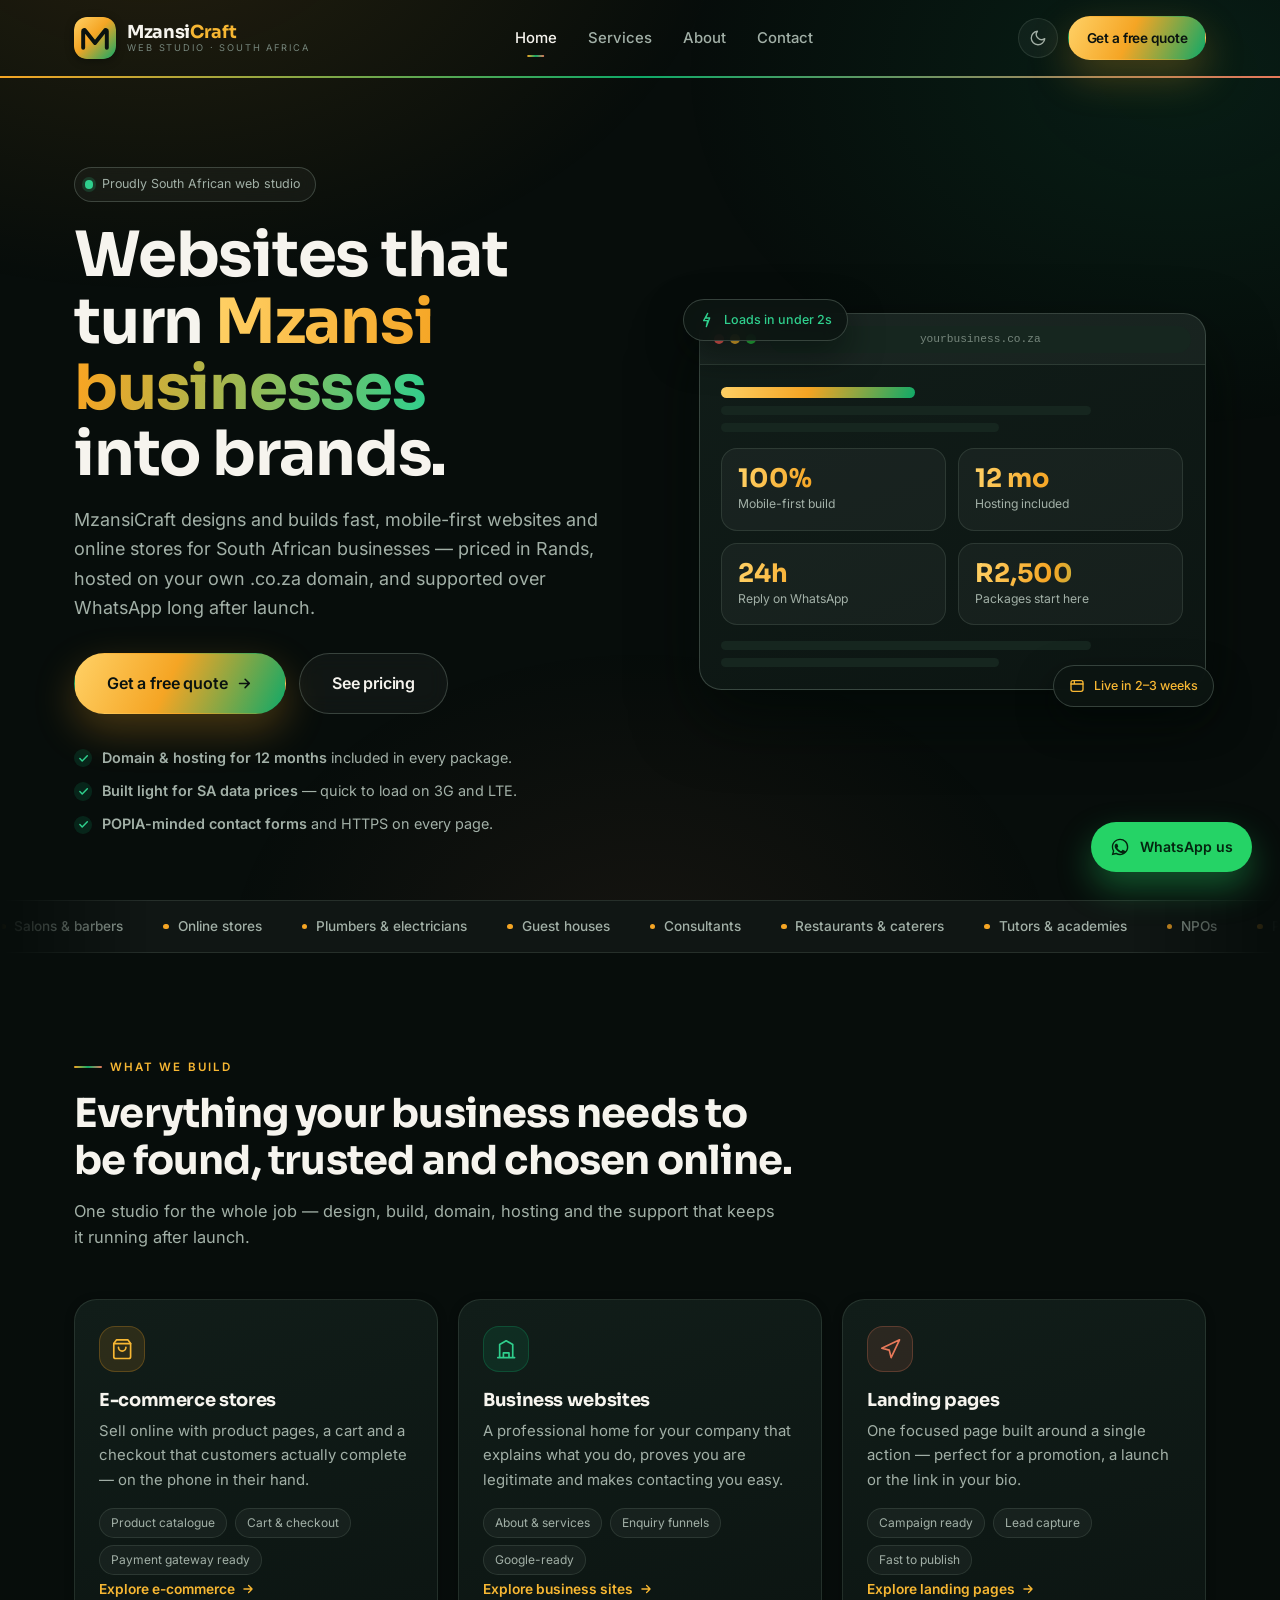
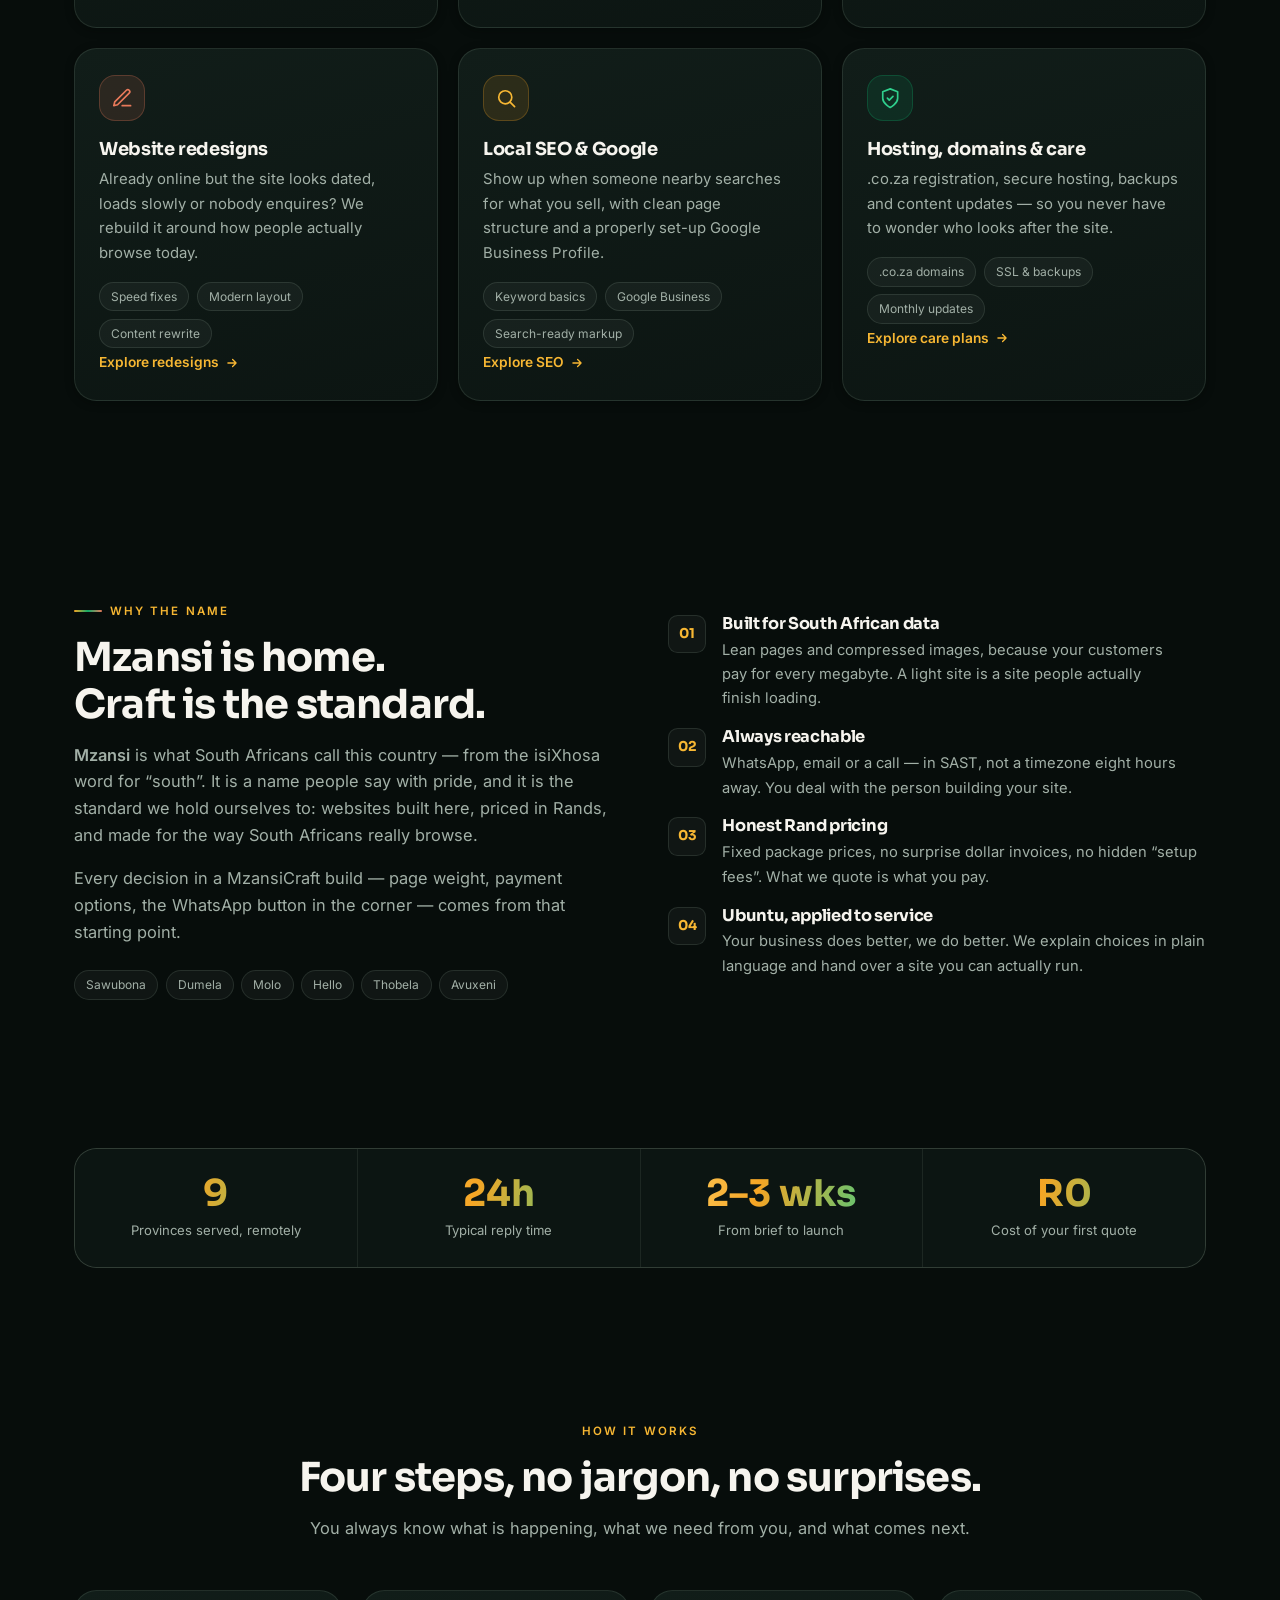
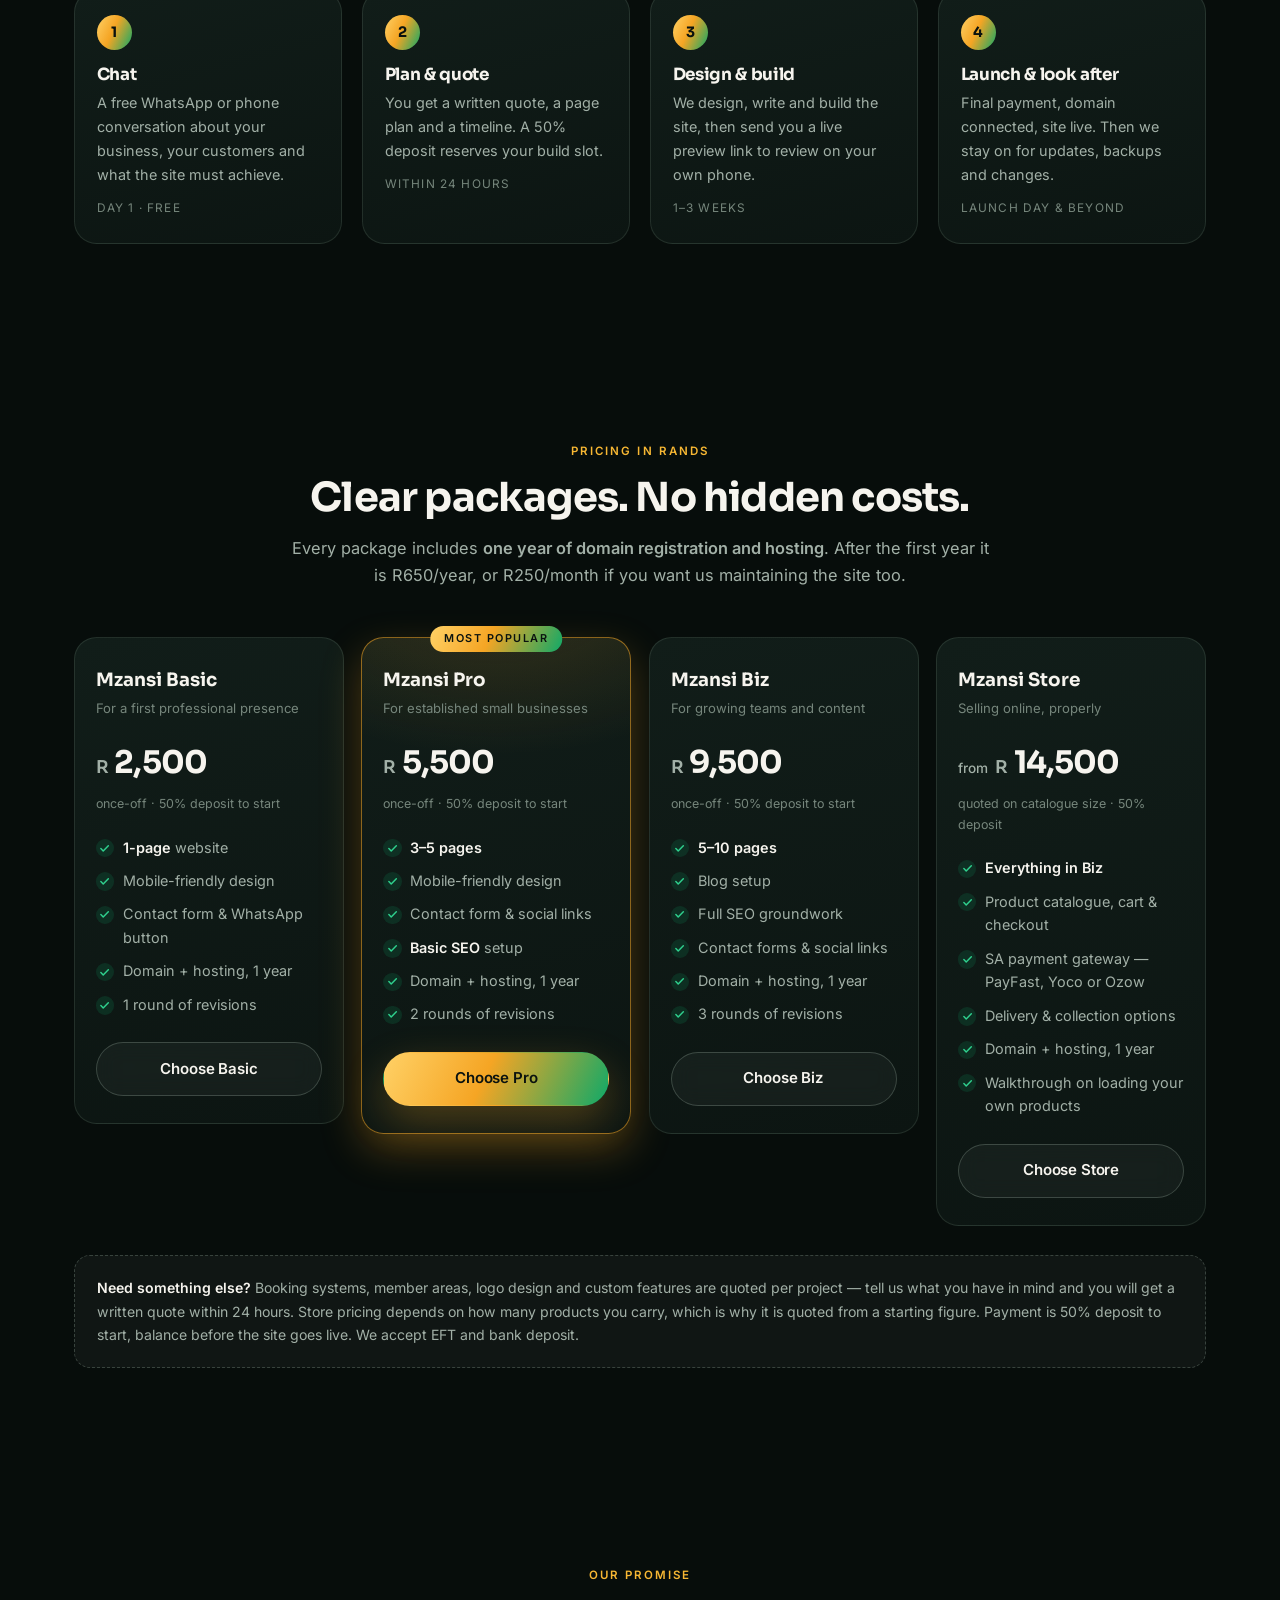
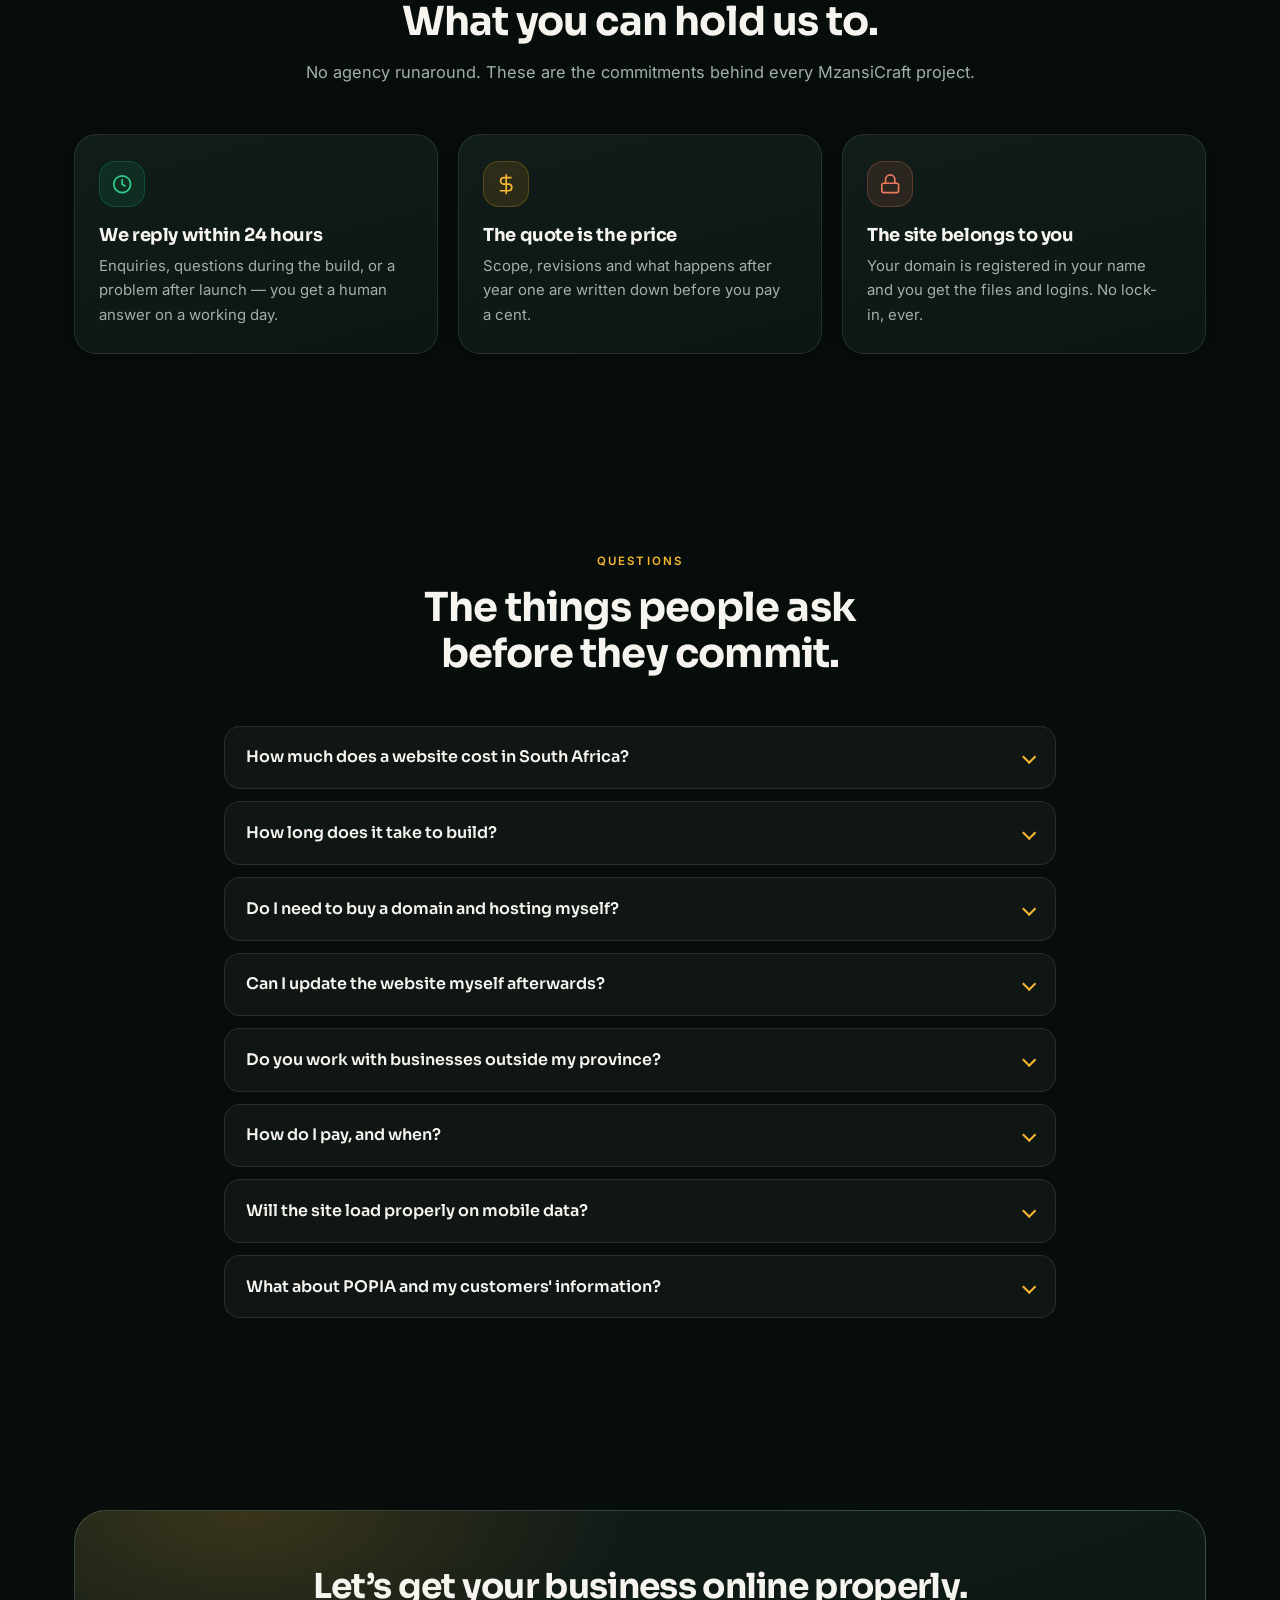
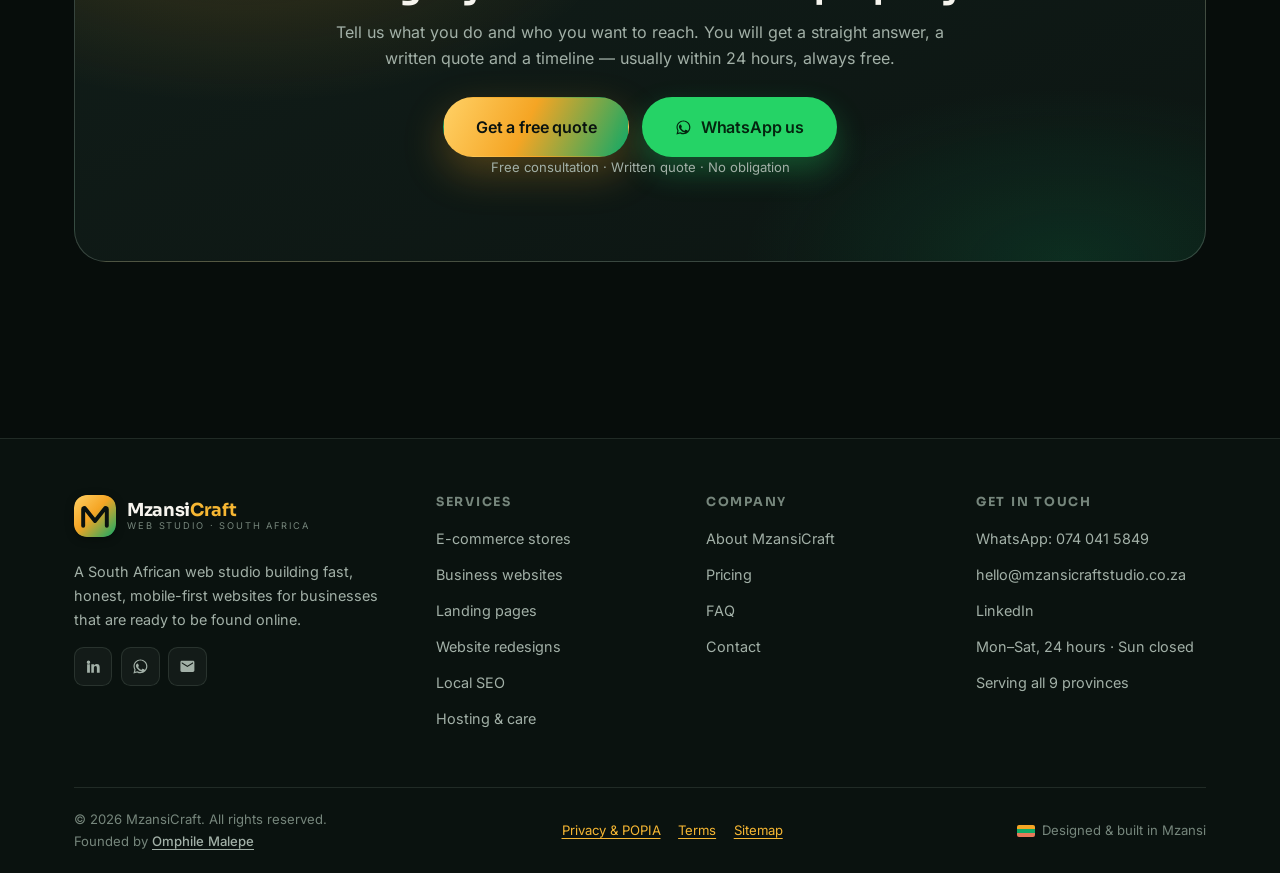
==== commit 7a7cadff: "Switch to branded email on mzansicraftstudio.co.za Email: - Publish hello@mzansicraftstudio.co.za in" ====
--- a/index.html
+++ b/index.html
@@ -51,7 +51,7 @@
     "logo": "https://www.mzansicraftstudio.co.za/assets/favicon-512.png",
     "image": "https://www.mzansicraftstudio.co.za/assets/og-image.png",
     "telephone": "+27740415849",
-    "email": "solomonmalepe8@gmail.com",
+    "email": "hello@mzansicraftstudio.co.za",
     "priceRange": "R2500 - R14500+",
     "currenciesAccepted": "ZAR",
     "paymentAccepted": "EFT, Bank deposit",
@@ -736,7 +736,7 @@
             <a class="social-btn" href="https://wa.me/27740415849" target="_blank" rel="noopener" aria-label="WhatsApp">
               <svg viewBox="0 0 24 24" fill="currentColor" aria-hidden="true"><path d="M12.04 2C6.58 2 2.13 6.45 2.13 11.91c0 1.75.46 3.45 1.32 4.95L2 22l5.25-1.38a9.9 9.9 0 0 0 4.79 1.22h.01c5.46 0 9.91-4.45 9.91-9.91 0-2.65-1.03-5.14-2.9-7.01A9.82 9.82 0 0 0 12.04 2m0 1.67c2.2 0 4.27.86 5.82 2.42a8.19 8.19 0 0 1 2.42 5.82c0 4.54-3.7 8.24-8.25 8.24a8.23 8.23 0 0 1-4.2-1.15l-.3-.18-3.12.82.83-3.04-.2-.31a8.2 8.2 0 0 1-1.26-4.38c0-4.54 3.7-8.24 8.26-8.24m-4.53 4.4c-.21 0-.55.08-.84.39-.29.31-1.1 1.08-1.1 2.62s1.13 3.04 1.29 3.25c.16.21 2.22 3.39 5.38 4.62 2.63 1.04 3.16.83 3.73.78.57-.05 1.85-.76 2.11-1.49.26-.73.26-1.36.18-1.49-.08-.13-.29-.21-.6-.36-.31-.16-1.85-.91-2.14-1.02-.29-.1-.5-.16-.71.16-.21.31-.81 1.02-1 1.23-.18.21-.37.24-.68.08-.31-.16-1.32-.49-2.51-1.55-.93-.83-1.55-1.85-1.74-2.16-.18-.31-.02-.48.14-.63.14-.14.31-.37.47-.55.16-.18.21-.31.31-.52.1-.21.05-.39-.03-.55-.08-.16-.7-1.71-.96-2.34-.25-.61-.5-.53-.7-.54z"/></svg>
             </a>
-            <a class="social-btn" href="mailto:solomonmalepe8@gmail.com" aria-label="Email">
+            <a class="social-btn" href="mailto:hello@mzansicraftstudio.co.za" aria-label="Email">
               <svg viewBox="0 0 24 24" fill="currentColor" aria-hidden="true"><path d="M20 4H4c-1.1 0-2 .9-2 2v12c0 1.1.9 2 2 2h16c1.1 0 2-.9 2-2V6c0-1.1-.9-2-2-2m0 4-8 5-8-5V6l8 5 8-5z"/></svg>
             </a>
           </div>
@@ -768,7 +768,7 @@
           <h4>Get in touch</h4>
           <ul>
             <li><a href="https://wa.me/27740415849" target="_blank" rel="noopener">WhatsApp: 074 041 5849</a></li>
-            <li><a href="mailto:solomonmalepe8@gmail.com">solomonmalepe8@gmail.com</a></li>
+            <li><a href="mailto:hello@mzansicraftstudio.co.za">hello@mzansicraftstudio.co.za</a></li>
             <li><a href="https://www.linkedin.com/in/omphile-malepe-0b220729a/" target="_blank" rel="noopener">LinkedIn</a></li>
             <li><span style="font-size:0.9rem;color:var(--text-muted)">Mon&ndash;Sat, 24 hours &middot; Sun closed</span></li>
             <li><span style="font-size:0.9rem;color:var(--text-muted)">Serving all 9 provinces</span></li>
